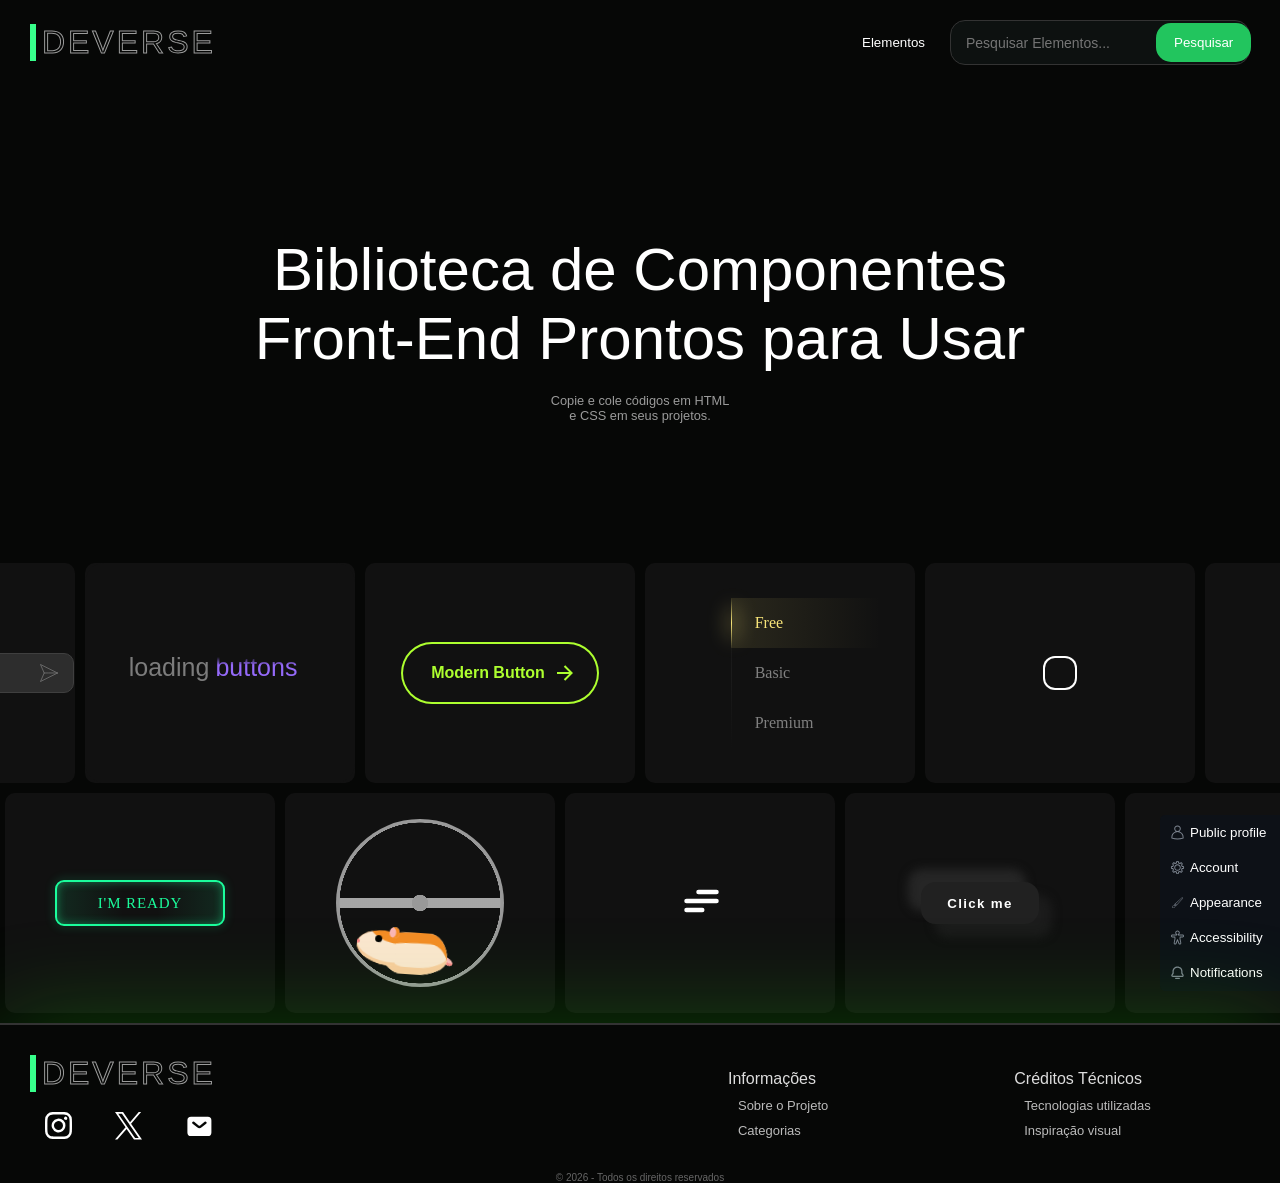
==== index.html @ 702c92a3 "Adicionando pasta assets e arumando caminhos css e js" ====
<!doctype html>
<html lang="pt-br">

<head>
    <meta charset="UTF-8" />
    <meta name="viewport" content="width=device-width, initial-scale=1.0" />
    <link rel="stylesheet" href="./src/assets/css/style.css" />
    <title>Deverse</title>
</head>

<body>
    <div class="page-container"> <!--Contem toda a pagina-->
    <div class="content-wrap">  <!--Contem tudo menos o footer-->
    <header id="cabecalho">
        <!-- LOGO -->
        <div class="logo">
            <button class="botao-logo" data-text="Deverse">
                <span class="texto-botao-real">&nbsp;deverse&nbsp;</span>
                <span aria-hidden="true" class="texto-botao-hover">&nbsp;deverse&nbsp;</span>
            </button>
        </div>
        <div class="nav-filtros">
            <div class="containerfilter">
                <!-- FILTRO -->
                <nav class="navbar">
                    <button id="btnfiltro" class="btn-filtro">Elementos</button>
                </nav>
                <!-- PAINEL OCULTO DO BOTAO DOS FILTROS -->
                <div id="painelfiltro" class="painel-filtro">
                    <div class="painelcoluna1">
                        <button class="filtro ativo" data-filtro="all">All</button>
                        <button class="filtro" data-filtro="buttons">Buttons</button>
                        <button class="filtro" data-filtro="checkboxes">Checkboxes</button>
                        <button class="filtro" data-filtro="cards">Cards</button>
                    </div>
                    <div class="painelcoluna2">
                        <button class="filtro" data-filtro="loaders">Loaders</button>
                        <button class="filtro" data-filtro="forms">Forms</button>
                        <button class="filtro" data-filtro="radio">Radio Buttons</button>
                        <button class="filtro" data-filtro="inputs">Inputs</button>
                    </div>
                </div>
            </div>
            <div class="search-box" id="searchbox">
                <input type="search" placeholder="Pesquisar Elementos..." />
                <button>Pesquisar</button>
            </div>
        </div>
    </header>

    <!-- TEXTO CENTRAL DA PAGINA -->
    <div class="txt-central">
        <p class="txt-maior">
            Biblioteca de Componentes Front-End Prontos para Usar
        </p>
        <p class="txt-menor">
            Copie e cole códigos em HTML e CSS em seus projetos.
        </p>
    </div>

    <!-- CARDS DA TELA INICIAL -->
    <section class="cards">
        <div class="row row-1">

            <article class="card card-1">
                    <div class="messageBox">
                        <div class="fileUploadWrapper">
                            <label for="file">
                                <svg xmlns="http://www.w3.org/2000/svg" fill="none" viewBox="0 0 337 337">
                                    <circle stroke-width="20" stroke="#6c6c6c" fill="none" r="158.5" cy="168.5"
                                        cx="168.5"></circle>
                                    <path stroke-linecap="round" stroke-width="25" stroke="#6c6c6c" d="M167.759 79V259">
                                    </path>
                                    <path stroke-linecap="round" stroke-width="25" stroke="#6c6c6c" d="M79 167.138H259">
                                    </path>
                                </svg>
                                <span class="tooltip">Add an image</span>
                            </label>
                            <input type="file" id="file" name="file" />
                        </div>
                        <input required="" placeholder="Message..." type="text" id="messageInput" />
                        <button id="sendButton">
                            <svg xmlns="http://www.w3.org/2000/svg" fill="none" viewBox="0 0 664 663">
                                <path fill="none"
                                    d="M646.293 331.888L17.7538 17.6187L155.245 331.888M646.293 331.888L17.753 646.157L155.245 331.888M646.293 331.888L318.735 330.228L155.245 331.888">
                                </path>
                                <path stroke-linejoin="round" stroke-linecap="round" stroke-width="33.67"
                                    stroke="#6c6c6c"
                                    d="M646.293 331.888L17.7538 17.6187L155.245 331.888M646.293 331.888L17.753 646.157L155.245 331.888M646.293 331.888L318.735 330.228L155.245 331.888">
                                </path>
                            </svg>
                        </button>
                    </div>
            </article>
            
            <article class="card card-2">
                <div class="card">
                    <div class="loader">
                        <p>loading</p>
                        <div class="words">
                            <span class="word">buttons</span>
                            <span class="word">forms</span>
                            <span class="word">switches</span>
                            <span class="word">cards</span>
                            <span class="word">buttons</span>
                        </div>
                    </div>
                </div>
            </article>
            
            <article class="card card-3">
                <button class="animated-button">
                    <svg viewBox="0 0 24 24" class="arr-2" xmlns="http://www.w3.org/2000/svg">
                        <path
                            d="M16.1716 10.9999L10.8076 5.63589L12.2218 4.22168L20 11.9999L12.2218 19.778L10.8076 18.3638L16.1716 12.9999H4V10.9999H16.1716Z">
                        </path>
                    </svg>
                    <span class="text">Modern Button</span>
                    <span class="circle"></span>
                    <svg viewBox="0 0 24 24" class="arr-1" xmlns="http://www.w3.org/2000/svg">
                        <path
                            d="M16.1716 10.9999L10.8076 5.63589L12.2218 4.22168L20 11.9999L12.2218 19.778L10.8076 18.3638L16.1716 12.9999H4V10.9999H16.1716Z">
                        </path>
                    </svg>
                </button>
            </article>

            <article class="card card-4">
                <div class="radio-container">
                    <input checked="" id="radio-free" name="radio" type="radio" />
                    <label for="radio-free">Free</label>
                    <input id="radio-basic" name="radio" type="radio" />
                    <label for="radio-basic">Basic</label>
                    <input id="radio-premium" name="radio" type="radio" />
                    <label for="radio-premium">Premium</label>
                    <div class="glider-container">
                        <div class="glider"></div>
                    </div>
                </div>
            </article>

            <article class="card card-5">
                <div class="content">
                    <label class="checkBox">
                        <input id="ch1" type="checkbox">
                        <div class="transition"></div>
                    </label>
                </div>
            </article>

            <article class="card card-6">
            </article>

        </div>
        <div class="row row-2">

            <article class="card card-7">
            </article>

            <article class="card card-8">
                <button>I'M READY</button>
            </article>

            <article class="card card-9">
                <div aria-label="Orange and tan hamster running in a metal wheel" role="img" class="wheel-and-hamster">
                    <div class="wheel"></div>
                    <div class="hamster">
                        <div class="hamster__body">
                            <div class="hamster__head">
                                <div class="hamster__ear"></div>
                                <div class="hamster__eye"></div>
                                <div class="hamster__nose"></div>
                            </div>
                            <div class="hamster__limb hamster__limb--fr"></div>
                            <div class="hamster__limb hamster__limb--fl"></div>
                            <div class="hamster__limb hamster__limb--br"></div>
                            <div class="hamster__limb hamster__limb--bl"></div>
                            <div class="hamster__tail"></div>
                        </div>
                    </div>
                    <div class="spoke"></div>
                </div>
            </article>

            <article class="card card-10">
                <label class="hamburger">
                    <input type="checkbox">
                    <svg viewBox="0 0 32 32">
                        <path class="line line-top-bottom"
                            d="M27 10 13 10C10.8 10 9 8.2 9 6 9 3.5 10.8 2 13 2 15.2 2 17 3.8 17 6L17 26C17 28.2 18.8 30 21 30 23.2 30 25 28.2 25 26 25 23.8 23.2 22 21 22L7 22">
                        </path>
                        <path class="line" d="M7 16 27 16"></path>
                    </svg>
                </label>
            </article>

            <article class="card card-11">
                <button>Click me</button>
            </article>

            <article class="card card-12">
                <div class="input">
                    <button class="value">
                        <svg data-name="Layer 2" xmlns="http://www.w3.org/2000/svg" viewBox="0 0 16 16">
                            <path
                                d="m1.5 13v1a.5.5 0 0 0 .3379.4731 18.9718 18.9718 0 0 0 6.1621 1.0269 18.9629 18.9629 0 0 0 6.1621-1.0269.5.5 0 0 0 .3379-.4731v-1a6.5083 6.5083 0 0 0 -4.461-6.1676 3.5 3.5 0 1 0 -4.078 0 6.5083 6.5083 0 0 0 -4.461 6.1676zm4-9a2.5 2.5 0 1 1 2.5 2.5 2.5026 2.5026 0 0 1 -2.5-2.5zm2.5 3.5a5.5066 5.5066 0 0 1 5.5 5.5v.6392a18.08 18.08 0 0 1 -11 0v-.6392a5.5066 5.5066 0 0 1 5.5-5.5z"
                                fill="#7D8590"></path>
                        </svg>
                        Public profile
                    </button>
                    <button class="value">
                        <svg xmlns="http://www.w3.org/2000/svg" viewBox="0 0 32 32" id="Line">
                            <path
                                d="m17.074 30h-2.148c-1.038 0-1.914-.811-1.994-1.846l-.125-1.635c-.687-.208-1.351-.484-1.985-.824l-1.246 1.067c-.788.677-1.98.631-2.715-.104l-1.52-1.52c-.734-.734-.78-1.927-.104-2.715l1.067-1.246c-.34-.635-.616-1.299-.824-1.985l-1.634-.125c-1.035-.079-1.846-.955-1.846-1.993v-2.148c0-1.038.811-1.914 1.846-1.994l1.635-.125c.208-.687.484-1.351.824-1.985l-1.068-1.247c-.676-.788-.631-1.98.104-2.715l1.52-1.52c.734-.734 1.927-.779 2.715-.104l1.246 1.067c.635-.34 1.299-.616 1.985-.824l.125-1.634c.08-1.034.956-1.845 1.994-1.845h2.148c1.038 0 1.914.811 1.994 1.846l.125 1.635c.687.208 1.351.484 1.985.824l1.246-1.067c.787-.676 1.98-.631 2.715.104l1.52 1.52c.734.734.78 1.927.104 2.715l-1.067 1.246c.34.635.616 1.299.824 1.985l1.634.125c1.035.079 1.846.955 1.846 1.993v2.148c0 1.038-.811 1.914-1.846 1.994l-1.635.125c-.208.687-.484 1.351-.824 1.985l1.067 1.246c.677.788.631 1.98-.104 2.715l-1.52 1.52c-.734.734-1.928.78-2.715.104l-1.246-1.067c-.635.34-1.299.616-1.985.824l-.125 1.634c-.079 1.035-.955 1.846-1.993 1.846zm-5.835-6.373c.848.53 1.768.912 2.734 1.135.426.099.739.462.772.898l.18 2.341 2.149-.001.18-2.34c.033-.437.347-.8.772-.898.967-.223 1.887-.604 2.734-1.135.371-.232.849-.197 1.181.089l1.784 1.529 1.52-1.52-1.529-1.784c-.285-.332-.321-.811-.089-1.181.53-.848.912-1.768 1.135-2.734.099-.426.462-.739.898-.772l2.341-.18h-.001v-2.148l-2.34-.18c-.437-.033-.8-.347-.898-.772-.223-.967-.604-1.887-1.135-2.734-.232-.37-.196-.849.089-1.181l1.529-1.784-1.52-1.52-1.784 1.529c-.332.286-.81.321-1.181.089-.848-.53-1.768-.912-2.734-1.135-.426-.099-.739-.462-.772-.898l-.18-2.341-2.148.001-.18 2.34c-.033.437-.347.8-.772.898-.967.223-1.887.604-2.734 1.135-.37.232-.849.197-1.181-.089l-1.785-1.529-1.52 1.52 1.529 1.784c.285.332.321.811.089 1.181-.53.848-.912 1.768-1.135 2.734-.099.426-.462.739-.898.772l-2.341.18.002 2.148 2.34.18c.437.033.8.347.898.772.223.967.604 1.887 1.135 2.734.232.37.196.849-.089 1.181l-1.529 1.784 1.52 1.52 1.784-1.529c.332-.287.813-.32 1.18-.089z"
                                id="XMLID_1646_" fill="#7D8590"></path>
                            <path
                                d="m16 23c-3.859 0-7-3.141-7-7s3.141-7 7-7 7 3.141 7 7-3.141 7-7 7zm0-12c-2.757 0-5 2.243-5 5s2.243 5 5 5 5-2.243 5-5-2.243-5-5-5z"
                                fill="#7D8590" id="XMLID_1645_"></path>
                        </svg>
                        Account
                    </button>
                    <button class="value">
                        <svg xmlns="http://www.w3.org/2000/svg" viewBox="0 0 128 128">
                            <path
                                d="m109.9 20.63a6.232 6.232 0 0 0 -8.588-.22l-57.463 51.843c-.012.011-.02.024-.031.035s-.023.017-.034.027l-4.721 4.722a1.749 1.749 0 0 0 0 2.475l.341.342-3.16 3.16a8 8 0 0 0 -1.424 1.967 11.382 11.382 0 0 0 -12.055 10.609c-.006.036-.011.074-.015.111a5.763 5.763 0 0 1 -4.928 5.41 1.75 1.75 0 0 0 -.844 3.14c4.844 3.619 9.4 4.915 13.338 4.915a17.14 17.14 0 0 0 11.738-4.545l.182-.167a11.354 11.354 0 0 0 3.348-8.081c0-.225-.02-.445-.032-.667a8.041 8.041 0 0 0 1.962-1.421l3.16-3.161.342.342a1.749 1.749 0 0 0 2.475 0l4.722-4.722c.011-.011.018-.025.029-.036s.023-.018.033-.029l51.844-57.46a6.236 6.236 0 0 0 -.219-8.589zm-70.1 81.311-.122.111c-.808.787-7.667 6.974-17.826 1.221a9.166 9.166 0 0 0 4.36-7.036 1.758 1.758 0 0 0 .036-.273 7.892 7.892 0 0 1 9.122-7.414c.017.005.031.014.048.019a1.717 1.717 0 0 0 .379.055 7.918 7.918 0 0 1 4 13.317zm5.239-10.131c-.093.093-.194.176-.293.26a11.459 11.459 0 0 0 -6.289-6.286c.084-.1.167-.2.261-.3l3.161-3.161 6.321 6.326zm7.214-4.057-9.479-9.479 2.247-2.247 9.479 9.479zm55.267-60.879-50.61 56.092-9.348-9.348 56.092-50.61a2.737 2.737 0 0 1 3.866 3.866z"
                                fill="#7D8590"></path>
                        </svg>
                        Appearance
                    </button>
                    <button class="value">
                        <svg xmlns="http://www.w3.org/2000/svg" viewBox="0 0 32 32" id="svg8">
                            <g transform="translate(-33.022 -30.617)" id="layer1">
                                <path
                                    d="m49.021 31.617c-2.673 0-4.861 2.188-4.861 4.861 0 1.606.798 3.081 1.873 3.834h-7.896c-1.7 0-3.098 1.401-3.098 3.1s1.399 3.098 3.098 3.098h4.377l.223 2.641s-1.764 8.565-1.764 8.566c-.438 1.642.55 3.355 2.191 3.795s3.327-.494 3.799-2.191l2.059-5.189 2.059 5.189c.44 1.643 2.157 2.631 3.799 2.191s2.63-2.153 2.191-3.795l-1.764-8.566.223-2.641h4.377c1.699 0 3.098-1.399 3.098-3.098s-1.397-3.1-3.098-3.1h-7.928c1.102-.771 1.904-2.228 1.904-3.834 0-2.672-2.189-4.861-4.862-4.861zm0 2c1.592 0 2.861 1.27 2.861 2.861 0 1.169-.705 2.214-1.789 2.652-.501.203-.75.767-.563 1.273l.463 1.254c.145.393.519.654.938.654h8.975c.626 0 1.098.473 1.098 1.1s-.471 1.098-1.098 1.098h-5.297c-.52 0-.952.398-.996.916l-.311 3.701c-.008.096-.002.191.018.285 0 0 1.813 8.802 1.816 8.82.162.604-.173 1.186-.777 1.348s-1.184-.173-1.346-.777c-.01-.037-3.063-7.76-3.063-7.76-.334-.842-1.525-.842-1.859 0 0 0-3.052 7.723-3.063 7.76-.162.604-.741.939-1.346.777s-.939-.743-.777-1.348c.004-.019 1.816-8.82 1.816-8.82.02-.094.025-.189.018-.285l-.311-3.701c-.044-.518-.477-.916-.996-.916h-5.297c-.627 0-1.098-.471-1.098-1.098s.472-1.1 1.098-1.1h8.975c.419 0 .793-.262.938-.654l.463-1.254c.188-.507-.062-1.07-.563-1.273-1.084-.438-1.789-1.483-1.789-2.652.001-1.591 1.271-2.861 2.862-2.861z"
                                    id="path26276" fill="#7D8590"></path>
                            </g>
                        </svg>
                        Accessibility
                    </button>
                    <button class="value">
                        <svg xmlns="http://www.w3.org/2000/svg" viewBox="0 0 24 25" fill="none">
                            <path fill-rule="evenodd" fill="#7D8590"
                                d="m11.9572 4.31201c-3.35401 0-6.00906 2.59741-6.00906 5.67742v3.29037c0 .1986-.05916.3927-.16992.5576l-1.62529 2.4193-.01077.0157c-.18701.2673-.16653.5113-.07001.6868.10031.1825.31959.3528.67282.3528h14.52603c.2546 0 .5013-.1515.6391-.3968.1315-.2343.1117-.4475-.0118-.6093-.0065-.0085-.0129-.0171-.0191-.0258l-1.7269-2.4194c-.121-.1695-.186-.3726-.186-.5809v-3.29037c0-1.54561-.6851-3.023-1.7072-4.00431-1.1617-1.01594-2.6545-1.67311-4.3019-1.67311zm-8.00906 5.67742c0-4.27483 3.64294-7.67742 8.00906-7.67742 2.2055 0 4.1606.88547 5.6378 2.18455.01.00877.0198.01774.0294.02691 1.408 1.34136 2.3419 3.34131 2.3419 5.46596v2.97007l1.5325 2.1471c.6775.8999.6054 1.9859.1552 2.7877-.4464.795-1.3171 1.4177-2.383 1.4177h-14.52603c-2.16218 0-3.55087-2.302-2.24739-4.1777l1.45056-2.1593zm4.05187 11.32257c0-.5523.44772-1 1-1h5.99999c.5523 0 1 .4477 1 1s-.4477 1-1 1h-5.99999c-.55228 0-1-.4477-1-1z"
                                clip-rule="evenodd"></path>
                        </svg>
                        Notifications
                    </button>
                </div>
            </article>

        </div>
    </section>
    </div>
    <!-- RODAPE DA PAGINA -->
    <footer id="footer">
        <div class="container-footer">
            <div class="logo-contatos">
                <div class="logo">
                    <div class="logo">
                        <button class="botao-logo" data-text="Deverse">
                            <span class="texto-botao-real">&nbsp;deverse&nbsp;</span>
                            <span aria-hidden="true" class="texto-botao-hover">&nbsp;deverse&nbsp;</span>
                        </button>
                    </div>
                </div>
                <div class="contatos">
                    <ul class="example-1">
                        <li class="icon-content">
                            <a href="https://www.Instagram.com/" aria-label="Instagram" data-social="instagram"
                                class="link">
                                <svg version="1.1" viewBox="0 0 100 100" xml:space="preserve">
                                    <path
                                        d="M60 45a15 15 0 1 0 -4.395 10.61A14.4 14.4 0 0 0 60 45.225l-0.004 -0.237zm8.1 0a23.006 23.006 0 1 1 -6.738 -16.347 22.2 22.2 0 0 1 6.742 15.96l-0.004 0.41v-0.02zm6.327 -24.022v0.008a5.4 5.4 0 1 1 -1.582 -3.818 5.177 5.177 0 0 1 1.556 3.705v0.11zm-29.4 -12.9 -4.482 -0.03q-4.072 -0.03 -6.184 0t-5.655 0.176a47.143 47.143 0 0 0 -6.312 0.638l0.273 -0.038a23.571 23.571 0 0 0 -4.362 1.136l0.16 -0.052a15.446 15.446 0 0 0 -8.52 8.452l-0.038 0.102a22.543 22.543 0 0 0 -1.065 4.062l-0.02 0.138a45 45 0 0 0 -0.597 5.96l-0.004 0.08q-0.147 3.548 -0.176 5.655t0 6.184 0.03 4.482 -0.03 4.482 0 6.184 0.176 5.655c0.075 2.193 0.292 4.275 0.638 6.312l-0.038 -0.273a23.571 23.571 0 0 0 1.136 4.362l-0.052 -0.16a15.446 15.446 0 0 0 8.452 8.52l0.102 0.038c1.192 0.446 2.606 0.82 4.062 1.065l0.138 0.02c1.758 0.308 3.84 0.525 5.955 0.597l0.08 0.004q3.548 0.147 5.655 0.176t6.184 0l4.455 -0.09 4.482 0.03q4.072 0.03 6.184 0t5.655 -0.176a47.143 47.143 0 0 0 6.312 -0.638l-0.273 0.038a23.571 23.571 0 0 0 4.362 -1.136l-0.16 0.052a15.446 15.446 0 0 0 8.52 -8.452l0.038 -0.102c0.446 -1.192 0.82 -2.606 1.065 -4.062l0.02 -0.138c0.308 -1.758 0.525 -3.84 0.597 -5.955l0.004 -0.08q0.147 -3.548 0.176 -5.655t0 -6.184 -0.03 -4.482 0.03 -4.482 0 -6.184 -0.176 -5.655a47.143 47.143 0 0 0 -0.638 -6.312l0.038 0.273a23.743 23.743 0 0 0 -1.136 -4.362l0.052 0.16a15.446 15.446 0 0 0 -8.452 -8.52l-0.102 -0.038a22.543 22.543 0 0 0 -4.062 -1.065l-0.138 -0.02a45 45 0 0 0 -5.955 -0.597l-0.08 -0.004q-3.548 -0.147 -5.655 -0.176t-6.184 0zM90 45q0 13.418 -0.3 18.574a24.9 24.9 0 0 1 -26.194 26.13l0.06 0.004q-5.157 0.3 -18.574 0.3t-18.574 -0.3A24.9 24.9 0 0 1 0.286 63.514l-0.004 0.06q-0.3 -5.157 -0.3 -18.574t0.3 -18.574A24.9 24.9 0 0 1 26.478 0.297l-0.058 -0.005q5.157 -0.3 18.574 -0.3t18.574 0.3a24.9 24.9 0 0 1 26.13 26.194l0.004 -0.06Q90 31.578 90 45"
                                        fill="currentColor"></path>
                                </svg>
                            </a>
                        </li>
                        <li class="icon-content">
                            <a href="https://Twitter.com/" aria-label="Twitter" data-social="twitter" class="link">
                                <svg version="1.1" viewBox="0 0 100 100">
                                    <path
                                        d="M53.564 38.947 87.066 0h-7.941L50.033 33.816 26.801 0H0l35.136 51.137L0 91.977h7.941l30.722 -35.712 24.54 35.712H90L53.561 38.947zM42.686 51.588l-3.56 -5.093L10.8 5.977h12.194l22.86 32.699 3.56 5.093 29.714 42.503H66.935L42.686 51.591z"
                                        fill="currentColor"></path>
                                </svg>
                            </a>
                        </li>
                        <li class="icon-content">
                            <a href="https://mail.org/" aria-label="Mail" data-social="mail" class="link">
                                <svg version="1.1" viewBox="0 0 100 100">
                                    <path
                                        d="M20 80A12 12 0 0 1 8 68v-40A12 12 0 0 1 20 16h56A12 12 0 0 1 88 28v40A12 12 0 0 1 76 80zm10.5 -47.12a4 4 0 1 0 -5.001 6.24l15.001 12.004a12 12 0 0 0 15.001 0l15.001 -12a4 4 0 1 0 -5.001 -6.247l-15.001 12a4 4 0 0 1 -5.001 0z"
                                        fill="currentColor"></path>
                                </svg>
                            </a>
                        </li>
                    </ul>
                </div>
            </div>
            <div class="info-creditos">
                <div class="informacoes">
                    <p class="title-link">Informações</p>
                    <a href="./src/pages/sobreProjeto.html" class="footer-link">
                        <p>Sobre o Projeto</p>
                    </a>
                    <a href="" class="footer-link">
                        <p>Categorias</p>
                    </a>
                </div>
                <div class="creditos-tecnicos">
                    <p class="title-link">Créditos Técnicos</p>
                    <a href="" class="footer-link">
                        <p>Tecnologias utilizadas</p>
                    </a>
                    <a href="" class="footer-link">
                        <p>Inspiração visual</p>
                    </a>
                </div>
            </div>
        </div>
        <p class="copyright">&copy; 2026 - Todos os direitos reservados</p>
    </footer>
    </div>
    <script src="./src/assets/js/script.js"></script>
</body>

</html>
---- src/assets/css/style.css ----
* {
    margin: 0;
    padding: 0;
    box-sizing: border-box;
}
:root {
    --bg : #060706;
    --hover : #333;
    --bg-card : #111;
}

body {
    background-color: var(--bg);
    overflow-x: hidden;
}
/* -------------------- HEADER -------------------- */
#cabecalho {
    padding: 20px 30px;
    display: flex;
    justify-content: space-between;
    align-items: center;
}

/* -------------------- LOGO ANIMADA -------------------- */
.botao-logo {
    background: transparent;
    border: none;
    --text-stroke-color: rgba(255, 255, 255, 0.6);
    --animation-color: #37FF8B;
    font-size: 2em;
    text-transform: uppercase;
    color: transparent;
    -webkit-text-stroke: 1px var(--text-stroke-color);
    position: relative;
    letter-spacing: 3px;
}

.texto-botao-hover {
    position: absolute;
    color: var(--animation-color);
    width: 0%;
    inset: 0;
    border-right: 6px solid var(--animation-color);
    overflow: hidden;
    transition: 0.5s;
    -webkit-text-stroke: 1px var(--animation-color);
}

.botao-logo:hover .texto-botao-hover {
    width: 100%;
    filter: drop-shadow(0 0 23px var(--animation-color));
}

/* -------------------- BOTAO FILTRO -------------------- */
.btn-filtro{
    background: transparent;
    border: none;
    color: #fff;
    cursor: pointer;
    padding: 10px;
    border-radius: 7px;
    transition: 0.1s ease-in-out;
    margin-right: 15px;
}

.btn-filtro:hover{
    background: var(--hover);
}
/* -------------------- PAINEL COM OS FILTROS -------------------- */
.painel-filtro{
    position: fixed;
    display: flex;
    justify-content: space-between;
    align-items: center;
    top: 60px;
    right: 125px;
    padding: 5px;
    border-radius: 10px;
    border: solid #333 3px;
    background: #0c0c0c;
    pointer-events: none; /* NAO DEIXA SER CLICADO QUANDO DESATIVADO */
    opacity: 0; /* DEIXA O PAINEL DESATIVADO */
    transform: translateY(-10px);
    transition: all 0.1s ease-in-out;
}

.painel-filtro.active {
  opacity: 1; /* ATIVA O PAINEL */
  transform: translateY(0);
  pointer-events: auto;
}

.painelcoluna1,
.painelcoluna2 {
    display: flex;
    flex-direction: column;
    justify-content: center;
    align-items: center;
}

.filtro {
    margin: 3px;
    padding: 12px 30px 12px 30px;
    background: transparent;
    width: 100%;
    color: #fff;
    border-radius: 4px;
    border: none;
}

.filtro:hover {
    background: var(--hover);
}

.nav-filtros{
    display: flex;
    align-items: center;
}

/* -------------------- CAIXA DE TEXTO PARA FILTRO -------------------- */
.search-box {
    display: flex;
    align-items: center;
    justify-content: space-between;
    background: #0d1110;
    width: 300px;
    height: 45px;
    border-radius: 15px;
    border: solid #333 1px;
}

.search-box input {
    border: none;
    outline: none;
    background: transparent;
    padding: 15px;
    font-size: 14px;
    color: #fff;
}

.search-box button {
    background: #22c55e;
    border: none;
    color: #fff;
    padding: 12px 18px;
    border-radius: 15px;
    cursor: pointer;
    transition: 0.3s;
    margin-right: 2px;
}

.search-box button:hover {
    background-color: #16a34a;
}

/* -------------------- BOTAO DE VOLTAR -------------------- */
.btn-voltar {
    padding: 8px 16px;
    border-radius: 4px;
    text-decoration: none;
    color: #fff;
    transition: 0.1s ease-in-out;
}

.btn-voltar:hover {
    background-color: #333;
}

.btn-voltar p {
    font-family: Arial, Helvetica, sans-serif;
    font-size: small;
}

/* -------------------- TEXTO CENTRAL DA PAGINA -------------------- */
.txt-central {
    display: flex;
    flex-direction: column;
    justify-content: center;
    align-items: center;
    margin: 150px 0 140px 0;
}

.txt-maior {
    text-align: center;
    font-size: 60px;
    width: 820px;
    color: #fff;
    font-family: Arial, Helvetica, sans-serif;
    margin-bottom: 20px;
}

.txt-menor {
    text-align: center;
    font-size: 0.8rem;
    color: #9b9b9b;
    width: 180px;
    font-family: Arial, Helvetica, sans-serif;
}

/* -------------------- CARDS -------------------- */
.cards {
    width: 100%;
    overflow: hidden;
    display: flex;
    flex-direction: column;
    align-items: center;
}

.row {
    display: flex;
    gap: 10px;
    margin-bottom: 10px;
    width: max-content;
}

.card {
    width: 270px;
    background: var(--bg-card);
    height: 220px;
    border-radius: 10px;
    flex-shrink: 0;
    padding: 20px;
    display: flex;
    align-items: center;
    justify-content: center;
}

.row-2 {
    transform: translateX(-80px);
}

/* ------------------- CARD 1 -------------------- */
.card-1 .messageBox {
  width: fit-content;
  height: 40px;
  display: flex;
  align-items: center;
  justify-content: center;
  background-color: #2d2d2d;
  padding: 0 15px;
  border-radius: 10px;
  border: 1px solid rgb(63, 63, 63);
}

.card-1 .messageBox:focus-within {
  border: 1px solid rgb(110, 110, 110);
}

.card-1 .fileUploadWrapper {
  width: fit-content;
  height: 100%;
  display: flex;
  align-items: center;
  justify-content: center;
  font-family: Arial, Helvetica, sans-serif;
}

.card-1 #file {
  display: none;
}

.card-1 .fileUploadWrapper label {
  cursor: pointer;
  width: fit-content;
  height: fit-content;
  display: flex;
  align-items: center;
  justify-content: center;
  position: relative;
}

.card-1 .fileUploadWrapper label svg {
  height: 18px;
}

.card-1 .fileUploadWrapper label svg path {
  transition: all 0.3s;
}

.card-1 .fileUploadWrapper label svg circle {
  transition: all 0.3s;
}

.card-1 .fileUploadWrapper label:hover svg path {
  stroke: #fff;
}

.card-1 .fileUploadWrapper label:hover svg circle {
  stroke: #fff;
  fill: #3c3c3c;
}

.card-1 .fileUploadWrapper label:hover .tooltip {
  display: block;
  opacity: 1;
}

.card-1 .tooltip {
  position: absolute;
  top: -40px;
  display: none;
  opacity: 0;
  color: white;
  font-size: 10px;
  text-wrap: nowrap;
  background-color: #000;
  padding: 6px 10px;
  border: 1px solid #3c3c3c;
  border-radius: 5px;
  box-shadow: 0px 5px 10px rgba(0, 0, 0, 0.596);
  transition: all 0.3s;
}

.card-1 #messageInput {
  width: 200px;
  height: 100%;
  background-color: transparent;
  outline: none;
  border: none;
  padding-left: 10px;
  color: white;
}

.card-1 #messageInput:focus~#sendButton svg path,
.card-1 #messageInput:valid~#sendButton svg path {
  fill: #3c3c3c;
  stroke: white;
}

.card-1 #sendButton {
  width: fit-content;
  height: 100%;
  background-color: transparent;
  outline: none;
  border: none;
  display: flex;
  align-items: center;
  justify-content: center;
  cursor: pointer;
  transition: all 0.3s;
}

.card-1 #sendButton svg {
  height: 18px;
  transition: all 0.3s;
}

.card-1 #sendButton svg path {
  transition: all 0.3s;
}

.card-1 #sendButton:hover svg path {
  fill: #3c3c3c;
  stroke: white;
}

/* -------------------- CARD 2 -------------------- */
.card-2 .card {
  /* color used to softly clip top and bottom of the .words container */
  --bg-color: #111;
  background-color: var(--bg-color);
  padding: 1rem 2rem;
  border-radius: 1.25rem;
}
.card-2 .loader {
  color: rgb(124, 124, 124);
  font-family: "Poppins", sans-serif;
  font-weight: 500;
  font-size: 25px;
  -webkit-box-sizing: content-box;
  box-sizing: content-box;
  height: 40px;
  padding: 10px 10px;
  display: -webkit-box;
  display: -ms-flexbox;
  display: flex;
  border-radius: 8px;
}

.card-2 .words {
  overflow: hidden;
  position: relative;
}
.card-2 .words::after {
  content: "";
  position: absolute;
  inset: 0;
  background: linear-gradient(
    var(--bg-color) 10%,
    transparent 30%,
    transparent 70%,
    var(--bg-color) 90%
  );
  z-index: 20;
}

.card-2 .word {
  display: block;
  height: 100%;
  padding-left: 6px;
  color: #956afa;
  animation: spin_4991 4s infinite;
}

@keyframes spin_4991 {
  10% {
    -webkit-transform: translateY(-102%);
    transform: translateY(-102%);
  }

  25% {
    -webkit-transform: translateY(-100%);
    transform: translateY(-100%);
  }

  35% {
    -webkit-transform: translateY(-202%);
    transform: translateY(-202%);
  }

  50% {
    -webkit-transform: translateY(-200%);
    transform: translateY(-200%);
  }

  60% {
    -webkit-transform: translateY(-302%);
    transform: translateY(-302%);
  }

  75% {
    -webkit-transform: translateY(-300%);
    transform: translateY(-300%);
  }

  85% {
    -webkit-transform: translateY(-402%);
    transform: translateY(-402%);
  }

  100% {
    -webkit-transform: translateY(-400%);
    transform: translateY(-400%);
  }
}

/* -------------------- CARD 3 -------------------- */
.card-3 .animated-button {
  position: relative;
  display: flex;
  align-items: center;
  gap: 4px;
  padding: 16px 36px;
  border: 4px solid;
  border-color: transparent;
  font-size: 16px;
  background-color: inherit;
  border-radius: 100px;
  font-weight: 600;
  color: greenyellow;
  box-shadow: 0 0 0 2px greenyellow;
  cursor: pointer;
  overflow: hidden;
  transition: all 0.6s cubic-bezier(0.23, 1, 0.32, 1);
}

.card-3 .animated-button svg {
  position: absolute;
  width: 24px;
  fill: greenyellow;
  z-index: 9;
  transition: all 0.8s cubic-bezier(0.23, 1, 0.32, 1);
}

.card-3 .animated-button .arr-1 {
  right: 16px;
}

.card-3 .animated-button .arr-2 {
  left: -25%;
}

.card-3 .animated-button .circle {
  position: absolute;
  top: 50%;
  left: 50%;
  transform: translate(-50%, -50%);
  width: 20px;
  height: 20px;
  background-color: greenyellow;
  border-radius: 50%;
  opacity: 0;
  transition: all 0.8s cubic-bezier(0.23, 1, 0.32, 1);
}

.card-3 .animated-button .text {
  position: relative;
  z-index: 1;
  transform: translateX(-12px);
  transition: all 0.8s cubic-bezier(0.23, 1, 0.32, 1);
}

.card-3 .animated-button:hover {
  box-shadow: 0 0 0 12px transparent;
  color: #212121;
  border-radius: 12px;
}

.card-3 .animated-button:hover .arr-1 {
  right: -25%;
}

.card-3 .animated-button:hover .arr-2 {
  left: 16px;
}

.card-3 .animated-button:hover .text {
  transform: translateX(12px);
}

.card-3 .animated-button:hover svg {
  fill: #212121;
}

.card-3 .animated-button:active {
  scale: 0.95;
  box-shadow: 0 0 0 4px greenyellow;
}

.card-3 .animated-button:hover .circle {
  width: 220px;
  height: 220px;
  opacity: 1;
}

/* -------------------- CARD 4 -------------------- */
.card-4 .radio-container {
  --main-color: #f7e479;
  --main-color-opacity: #f7e4791c;

  /* change this according inputs count */
  --total-radio: 3;

  display: flex;
  flex-direction: column;
  position: relative;
  padding-left: 0.5rem;
}
.card-4 .radio-container input {
  cursor: pointer;
  appearance: none;
}
.card-4 .radio-container .glider-container {
  position: absolute;
  left: 0;
  top: 0;
  bottom: 0;
  background: linear-gradient(
    0deg,
    rgba(0, 0, 0, 0) 0%,
    rgba(27, 27, 27, 1) 50%,
    rgba(0, 0, 0, 0) 100%
  );
  width: 1px;
}
.card-4 .radio-container .glider-container .glider {
  position: relative;
  height: calc(100% / var(--total-radio));
  width: 100%;
  background: linear-gradient(
    0deg,
    rgba(0, 0, 0, 0) 0%,
    var(--main-color) 50%,
    rgba(0, 0, 0, 0) 100%
  );
  transition: transform 0.5s cubic-bezier(0.37, 1.95, 0.66, 0.56);
}
.card-4 .radio-container .glider-container .glider::before {
  content: "";
  position: absolute;
  height: 60%;
  width: 300%;
  top: 50%;
  transform: translateY(-50%);
  background: var(--main-color);
  filter: blur(10px);
}
.card-4 .radio-container .glider-container .glider::after {
  content: "";
  position: absolute;
  left: 0;
  height: 100%;
  width: 150px;
  background: linear-gradient(
    90deg,
    var(--main-color-opacity) 0%,
    rgba(0, 0, 0, 0) 100%
  );
}
.card-4 .radio-container label {
  cursor: pointer;
  padding: 1rem;
  position: relative;
  color: grey;
  transition: all 0.3s ease-in-out;
}

.card-4 .radio-container input:checked + label {
  color: var(--main-color);
}

.card-4 .radio-container input:nth-of-type(1):checked ~ .glider-container .glider {
  transform: translateY(0);
}

.card-4 .radio-container input:nth-of-type(2):checked ~ .glider-container .glider {
  transform: translateY(100%);
}

.card-4 .radio-container input:nth-of-type(3):checked ~ .glider-container .glider {
  transform: translateY(200%);
}

.card-4 .radio-container input:nth-of-type(4):checked ~ .glider-container .glider {
  transform: translateY(300%);
}

.card-4 .radio-container input:nth-of-type(5):checked ~ .glider-container .glider {
  transform: translateY(400%);
}

.card-4 .radio-container input:nth-of-type(6):checked ~ .glider-container .glider {
  transform: translateY(500%);
}

.card-4 .radio-container input:nth-of-type(7):checked ~ .glider-container .glider {
  transform: translateY(600%);
}

.card-4 .radio-container input:nth-of-type(8):checked ~ .glider-container .glider {
  transform: translateY(700%);
}

.card-4 .radio-container input:nth-of-type(9):checked ~ .glider-container .glider {
  transform: translateY(800%);
}

.card-4 .radio-container input:nth-of-type(10):checked ~ .glider-container .glider {
  transform: translateY(900%);
}


/* -------------------- CARD 5 -------------------- */
.card-5 .clear {
  clear: both;
}

.card-5 .checkBox {
  display: block;
  cursor: pointer;
  width: 30px;
  height: 30px;
  border: 3px solid rgba(255, 255, 255, 0);
  border-radius: 10px;
  position: relative;
  overflow: hidden;
  box-shadow: 0px 0px 0px 2px #fff;
}

.card-5 .checkBox div {
  width: 60px;
  height: 60px;
  background-color: #fff;
  top: -52px;
  left: -52px;
  position: absolute;
  transform: rotateZ(45deg);
  z-index: 100;
}

.card-5 .checkBox input[type=checkbox]:checked + div {
  left: -10px;
  top: -10px;
}

.card-5 .checkBox input[type=checkbox] {
  position: absolute;
  left: 50px;
  visibility: hidden;
}

.card-5 .transition {
  transition: 300ms ease;
}

/* -------------------- CARD 8 -------------------- */
.card-8 button {
  --green: #1BFD9C;
  font-size: 15px;
  padding: 0.7em 2.7em;
  letter-spacing: 0.06em;
  position: relative;
  font-family: inherit;
  border-radius: 0.6em;
  overflow: hidden;
  transition: all 0.3s;
  line-height: 1.4em;
  border: 2px solid var(--green);
  background: linear-gradient(to right, rgba(27, 253, 156, 0.1) 1%, transparent 40%,transparent 60% , rgba(27, 253, 156, 0.1) 100%);
  color: var(--green);
  box-shadow: inset 0 0 10px rgba(27, 253, 156, 0.4), 0 0 9px 3px rgba(27, 253, 156, 0.1);
}

.card-8 button:hover {
  color: #82ffc9;
  box-shadow: inset 0 0 10px rgba(27, 253, 156, 0.6), 0 0 9px 3px rgba(27, 253, 156, 0.2);
}

.card-8 button:before {
  content: "";
  position: absolute;
  left: -4em;
  width: 4em;
  height: 100%;
  top: 0;
  transition: transform .4s ease-in-out;
  background: linear-gradient(to right, transparent 1%, rgba(27, 253, 156, 0.1) 40%,rgba(27, 253, 156, 0.1) 60% , transparent 100%);
}

.card-8 button:hover:before {
  transform: translateX(15em);
}

/* -------------------- CARD 9 -------------------- */
.card-9 .wheel-and-hamster {
  --dur: 1s;
  position: relative;
  width: 12em;
  height: 12em;
  font-size: 14px;
}

.card-9 .wheel,
.card-9 .hamster,
.card-9 .hamster div,
.card-9 .spoke {
  position: absolute;
}

.card-9 .wheel,
.card-9 .spoke {
  border-radius: 50%;
  top: 0;
  left: 0;
  width: 100%;
  height: 100%;
}

.card-9 .wheel {
  background: radial-gradient(100% 100% at center,hsla(0,0%,60%,0) 47.8%,hsl(0,0%,60%) 48%);
  z-index: 2;
}

.card-9 .hamster {
  animation: hamster var(--dur) ease-in-out infinite;
  top: 50%;
  left: calc(50% - 3.5em);
  width: 7em;
  height: 3.75em;
  transform: rotate(4deg) translate(-0.8em,1.85em);
  transform-origin: 50% 0;
  z-index: 1;
}

.card-9 .hamster__head {
  animation: hamsterHead var(--dur) ease-in-out infinite;
  background: hsl(30,90%,55%);
  border-radius: 70% 30% 0 100% / 40% 25% 25% 60%;
  box-shadow: 0 -0.25em 0 hsl(30,90%,80%) inset,
		0.75em -1.55em 0 hsl(30,90%,90%) inset;
  top: 0;
  left: -2em;
  width: 2.75em;
  height: 2.5em;
  transform-origin: 100% 50%;
}

.card-9 .hamster__ear {
  animation: hamsterEar var(--dur) ease-in-out infinite;
  background: hsl(0,90%,85%);
  border-radius: 50%;
  box-shadow: -0.25em 0 hsl(30,90%,55%) inset;
  top: -0.25em;
  right: -0.25em;
  width: 0.75em;
  height: 0.75em;
  transform-origin: 50% 75%;
}

.card-9 .hamster__eye {
  animation: hamsterEye var(--dur) linear infinite;
  background-color: hsl(0,0%,0%);
  border-radius: 50%;
  top: 0.375em;
  left: 1.25em;
  width: 0.5em;
  height: 0.5em;
}

.card-9 .hamster__nose {
  background: hsl(0,90%,75%);
  border-radius: 35% 65% 85% 15% / 70% 50% 50% 30%;
  top: 0.75em;
  left: 0;
  width: 0.2em;
  height: 0.25em;
}

.card-9 .hamster__body {
  animation: hamsterBody var(--dur) ease-in-out infinite;
  background: hsl(30,90%,90%);
  border-radius: 50% 30% 50% 30% / 15% 60% 40% 40%;
  box-shadow: 0.1em 0.75em 0 hsl(30,90%,55%) inset,
		0.15em -0.5em 0 hsl(30,90%,80%) inset;
  top: 0.25em;
  left: 2em;
  width: 4.5em;
  height: 3em;
  transform-origin: 17% 50%;
  transform-style: preserve-3d;
}

.card-9 .hamster__limb--fr,
.card-9 .hamster__limb--fl {
  clip-path: polygon(0 0,100% 0,70% 80%,60% 100%,0% 100%,40% 80%);
  top: 2em;
  left: 0.5em;
  width: 1em;
  height: 1.5em;
  transform-origin: 50% 0;
}

.card-9 .hamster__limb--fr {
  animation: hamsterFRLimb var(--dur) linear infinite;
  background: linear-gradient(hsl(30,90%,80%) 80%,hsl(0,90%,75%) 80%);
  transform: rotate(15deg) translateZ(-1px);
}

.hamster__limb--fl {
  animation: hamsterFLLimb var(--dur) linear infinite;
  background: linear-gradient(hsl(30,90%,90%) 80%,hsl(0,90%,85%) 80%);
  transform: rotate(15deg);
}

.card-9 .hamster__limb--br,
.hamster__limb--bl {
  border-radius: 0.75em 0.75em 0 0;
  clip-path: polygon(0 0,100% 0,100% 30%,70% 90%,70% 100%,30% 100%,40% 90%,0% 30%);
  top: 1em;
  left: 2.8em;
  width: 1.5em;
  height: 2.5em;
  transform-origin: 50% 30%;
}

.card-9 .hamster__limb--br {
  animation: hamsterBRLimb var(--dur) linear infinite;
  background: linear-gradient(hsl(30,90%,80%) 90%,hsl(0,90%,75%) 90%);
  transform: rotate(-25deg) translateZ(-1px);
}

.card-9 .hamster__limb--bl {
  animation: hamsterBLLimb var(--dur) linear infinite;
  background: linear-gradient(hsl(30,90%,90%) 90%,hsl(0,90%,85%) 90%);
  transform: rotate(-25deg);
}

.card-9 .hamster__tail {
  animation: hamsterTail var(--dur) linear infinite;
  background: hsl(0,90%,85%);
  border-radius: 0.25em 50% 50% 0.25em;
  box-shadow: 0 -0.2em 0 hsl(0,90%,75%) inset;
  top: 1.5em;
  right: -0.5em;
  width: 1em;
  height: 0.5em;
  transform: rotate(30deg) translateZ(-1px);
  transform-origin: 0.25em 0.25em;
}

.card-9 .spoke {
  animation: spoke var(--dur) linear infinite;
  background: radial-gradient(100% 100% at center,hsl(0,0%,60%) 4.8%,hsla(0,0%,60%,0) 5%),
		linear-gradient(hsla(0,0%,55%,0) 46.9%,hsl(0,0%,65%) 47% 52.9%,hsla(0,0%,65%,0) 53%) 50% 50% / 99% 99% no-repeat;
}

/* -------------------- CARD 10 -------------------- */
.card-10 .hamburger {
  cursor: pointer;
}

.card-10 .hamburger input {
  display: none;
}

.card-10 .hamburger svg {
  /* The size of the SVG defines the overall size */
  height: 3em;
  /* Define the transition for transforming the SVG */
  transition: transform 600ms cubic-bezier(0.4, 0, 0.2, 1);
}

.card-10 .line {
  fill: none;
  stroke: white;
  stroke-linecap: round;
  stroke-linejoin: round;
  stroke-width: 3;
  /* Define the transition for transforming the Stroke */
  transition: stroke-dasharray 600ms cubic-bezier(0.4, 0, 0.2, 1),
              stroke-dashoffset 600ms cubic-bezier(0.4, 0, 0.2, 1);
}

.card-10 .line-top-bottom {
  stroke-dasharray: 12 63;
}

.card-10 .hamburger input:checked + svg {
  transform: rotate(-45deg);
}

.card-10 .hamburger input:checked + svg .line-top-bottom {
  stroke-dasharray: 20 300;
  stroke-dashoffset: -32.42;
}

/* -------------------- CARD 11 -------------------- */
.card-11 button {
  --hover-shadows: 16px 16px 33px #121212, -16px -16px 33px #303030;
  --accent: fuchsia;
  font-weight: bold;
  letter-spacing: 0.1em;
  border: none;
  border-radius: 1.1em;
  background-color: #212121;
  cursor: pointer;
  color: white;
  padding: 1em 2em;
  transition: box-shadow ease-in-out 0.3s, background-color ease-in-out 0.1s,
    letter-spacing ease-in-out 0.1s, transform ease-in-out 0.1s;
  box-shadow: 13px 13px 10px #1c1c1c, -13px -13px 10px #262626;
}

.card-11 button:hover {
  box-shadow: var(--hover-shadows);
}

.card-11 button:active {
  box-shadow: var(--hover-shadows), var(--accent) 0px 0px 30px 5px;
  background-color: var(--accent);
  transform: scale(0.95);
}

/* -------------------- CARD 12 -------------------- */
.input {
  display: flex;
  flex-direction: column;
  width: 200px;
  background-color: #0D1117;
  justify-content: center;
  border-radius: 5px
}

.value {
  background-color: transparent;
  border: none;
  padding: 10px;
  color: white;
  display: flex;
  position: relative;
  gap: 5px;
  cursor: pointer;
  border-radius: 4px;
}

.value:not(:active):hover,
.value:focus {
  background-color: #21262C;
}

.value:focus,
.value:active {
  background-color: #1A1F24;
  outline: none;
}

.value::before {
  content: "";
  position: absolute;
  top: 5px;
  left: -10px;
  width: 5px;
  height: 80%;
  background-color: #2F81F7;
  border-radius: 5px;
  opacity: 0;
}

.value:focus::before,
.value:active::before {
  opacity: 1;
}

.value svg {
  width: 15px
}

@keyframes hamster {
  from, to {
    transform: rotate(4deg) translate(-0.8em,1.85em);
  }

  50% {
    transform: rotate(0) translate(-0.8em,1.85em);
  }
}

@keyframes hamsterHead {
  from, 25%, 50%, 75%, to {
    transform: rotate(0);
  }

  12.5%, 37.5%, 62.5%, 87.5% {
    transform: rotate(8deg);
  }
}

@keyframes hamsterEye {
  from, 90%, to {
    transform: scaleY(1);
  }

  95% {
    transform: scaleY(0);
  }
}

@keyframes hamsterEar {
  from, 25%, 50%, 75%, to {
    transform: rotate(0);
  }

  12.5%, 37.5%, 62.5%, 87.5% {
    transform: rotate(12deg);
  }
}

@keyframes hamsterBody {
  from, 25%, 50%, 75%, to {
    transform: rotate(0);
  }

  12.5%, 37.5%, 62.5%, 87.5% {
    transform: rotate(-2deg);
  }
}

@keyframes hamsterFRLimb {
  from, 25%, 50%, 75%, to {
    transform: rotate(50deg) translateZ(-1px);
  }

  12.5%, 37.5%, 62.5%, 87.5% {
    transform: rotate(-30deg) translateZ(-1px);
  }
}

@keyframes hamsterFLLimb {
  from, 25%, 50%, 75%, to {
    transform: rotate(-30deg);
  }

  12.5%, 37.5%, 62.5%, 87.5% {
    transform: rotate(50deg);
  }
}

@keyframes hamsterBRLimb {
  from, 25%, 50%, 75%, to {
    transform: rotate(-60deg) translateZ(-1px);
  }

  12.5%, 37.5%, 62.5%, 87.5% {
    transform: rotate(20deg) translateZ(-1px);
  }
}

@keyframes hamsterBLLimb {
  from, 25%, 50%, 75%, to {
    transform: rotate(20deg);
  }

  12.5%, 37.5%, 62.5%, 87.5% {
    transform: rotate(-60deg);
  }
}

@keyframes hamsterTail {
  from, 25%, 50%, 75%, to {
    transform: rotate(30deg) translateZ(-1px);
  }

  12.5%, 37.5%, 62.5%, 87.5% {
    transform: rotate(10deg) translateZ(-1px);
  }
}

@keyframes spoke {
  from {
    transform: rotate(0);
  }

  to {
    transform: rotate(-1turn);
  }
}

ul {
    list-style: none;
}


/* -------------------- FOOTER -------------------- */
.example-1 {
    display: flex;
    justify-content: center;
    align-items: center;
    font-weight: bolder;
    /* Made bolder */
    background-color: transparent;
    border-radius: 30px;
    padding: 20px;
    height: 70px;
    width: 200px;
}

.example-1 .icon-content {
    margin: 0 10px;
    position: relative;
    font-weight: bolder;
}

.example-1 .icon-content .link {
    display: flex;
    justify-content: center;
    align-items: center;
    width: 50px;
    height: 50px;
    border-radius: 50%;
    color: #fff;
    /* White icons */
    background-color: transparent;
    /* Black background */
    transition: all 0.3s ease-in-out;
    font-weight: bolder;
    /* Made bolder */
}

.example-1 .icon-content .link:hover {
    box-shadow: 3px 2px 45px 0px rgb(0 0 0 / 12%);
}

.example-1 .icon-content .link svg {
    width: 30px;
    height: 30px;
    fill: #fff;
    /* White icons */
}

.example-1 .icon-content .link[data-social="instagram"]:hover {
    color: #ff009d;
}

.example-1 .icon-content .link[data-social="twitter"]:hover {
    color: #686868;
}

.example-1 .icon-content .link[data-social="mail"]:hover {
    color: #23b100;
}

#footer {
    display: flex;
    flex-direction: column;
    align-items: center;
    margin-top: 100px;
    padding: 30px;
    border-top: solid #333 2px;
    box-shadow: 0 0 100px rgba(41, 240, 15, 0.25);
}


.container-footer {
    display: flex;
    justify-content: space-between;
    align-items: center;
    width: 100%;
    height: 150px;

}

.info-creditos {
    display: flex;
    width: 50%;
    justify-content: space-around;
}

.logo-contatos {
    display: flex;
    flex-direction: column;
    justify-content: space-around;
    height: 100%;
}

.title-link {
    font-family: Arial, Helvetica, sans-serif;
    color: #ddd;
    transform: translateX(-10px);
    margin-bottom: 10px;
}

.footer-link {
    font-size: small;
    font-family: Arial, Helvetica, sans-serif;
    text-decoration: none;
    color: #bbb;
}

.footer-link p {
    margin-bottom: 10px;
}

.footer-link:hover {
    color: #67a57e;
}

.copyright {
    font-family: Arial, Helvetica, sans-serif;
    color: #666;
    font-size: x-small;
    margin-top: 10px;
}
/*Para uso nos textos normais*/
.txt-padrao {
   color: #fff;
    font-family: Arial, Helvetica, sans-serif;
    padding: 30px;
    margin: 30px;
    p:first-letter {
    margin-left: 3em;
}
}


/* Para o footer ficar no final da página sempre e não dentro dos conteudos*/
#footer{
  position: absolute;
  bottom: 0;
  width: 100%;
  height: 10rem;            /* altura do rodapé */
}

.content-wrap{
  padding-bottom: 10rem;    /* altura do rodapé */
}

.page-container {
  position: relative;
  min-height: 100vh;
}
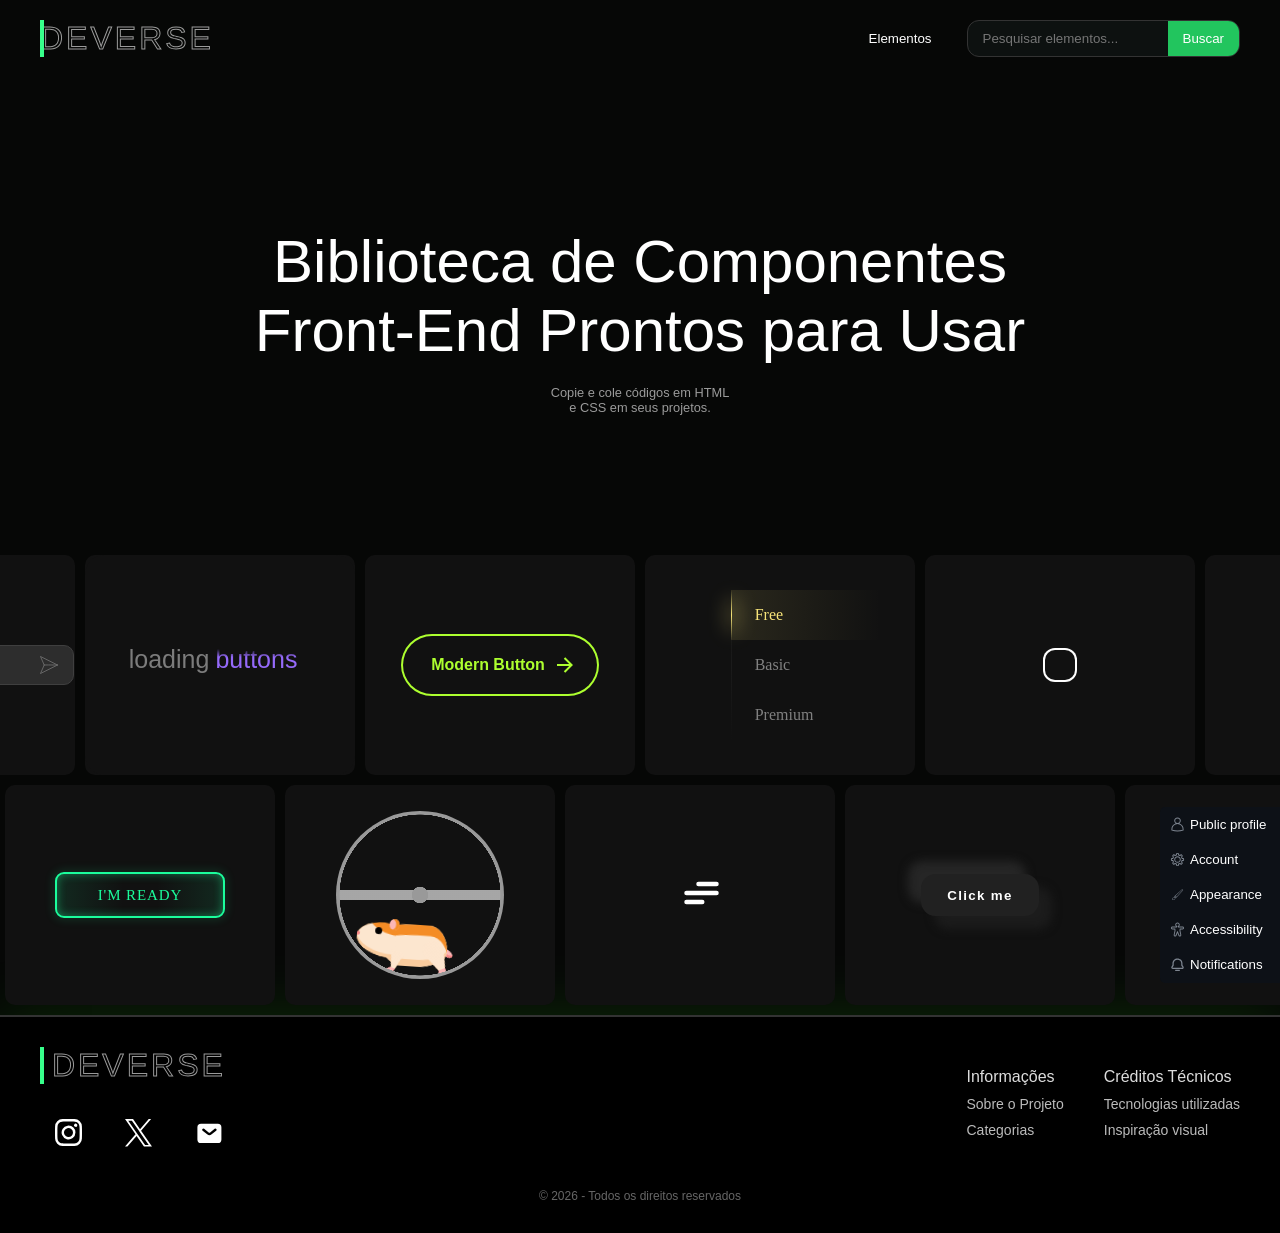
==== commit 60a5ccfa: "refactor: melhorar estrutura do header e footer" ====
--- a/index.html
+++ b/index.html
@@ -1,326 +1,420 @@
 <!doctype html>
 <html lang="pt-br">
-
-<head>
+  <head>
     <meta charset="UTF-8" />
     <meta name="viewport" content="width=device-width, initial-scale=1.0" />
-    <link rel="stylesheet" href="./src/assets/css/style.css" />
+    <link rel="stylesheet" href="./src/css/style.css" />
     <title>Deverse</title>
-</head>
-
-<body>
-    <div class="page-container"> <!--Contem toda a pagina-->
-    <div class="content-wrap">  <!--Contem tudo menos o footer-->
-    <header id="cabecalho">
-        <!-- LOGO -->
-        <div class="logo">
-            <button class="botao-logo" data-text="Deverse">
+  </head>
+
+  <body>
+    <div class="page-container">
+      <!--Contem toda a pagina-->
+      <div class="content-wrap">
+        <!--Contem tudo menos o footer-->
+        <header id="cabecalho">
+          <!-- LOGO -->
+          <div class="logo">
+            <button class="botao-logo">
+              <span class="texto-botao-real">deverse</span>
+              <span class="texto-botao-hover" aria-hidden="true">deverse</span>
+            </button>
+          </div>
+
+          <!-- NAV + AÇÕES -->
+          <div class="header-actions">
+            <!-- FILTROS -->
+            <div class="filtro-wrapper">
+              <button id="btnfiltro" class="btn-filtro">Elementos</button>
+
+              <div id="painelfiltro" class="painel-filtro">
+                <div class="painel-coluna">
+                  <button class="filtro ativo" data-filtro="all">All</button>
+                  <button class="filtro" data-filtro="buttons">Buttons</button>
+                  <button class="filtro" data-filtro="checkboxes">
+                    Checkboxes
+                  </button>
+                  <button class="filtro" data-filtro="cards">Cards</button>
+                </div>
+                <div class="painel-coluna">
+                  <button class="filtro" data-filtro="loaders">Loaders</button>
+                  <button class="filtro" data-filtro="forms">Forms</button>
+                  <button class="filtro" data-filtro="radio">
+                    Radio Buttons
+                  </button>
+                  <button class="filtro" data-filtro="inputs">Inputs</button>
+                </div>
+              </div>
+            </div>
+
+            <!-- BUSCA -->
+            <div class="search-box">
+              <input type="search" placeholder="Pesquisar elementos..." />
+              <button>Buscar</button>
+            </div>
+          </div>
+        </header>
+
+        <!-- TEXTO CENTRAL DA PAGINA -->
+        <div class="txt-central">
+          <p class="txt-maior">
+            Biblioteca de Componentes Front-End Prontos para Usar
+          </p>
+          <p class="txt-menor">
+            Copie e cole códigos em HTML e CSS em seus projetos.
+          </p>
+        </div>
+
+        <!-- CARDS DA TELA INICIAL -->
+        <section class="cards">
+          <div class="row row-1">
+            <article class="card card-1">
+              <div class="messageBox">
+                <div class="fileUploadWrapper">
+                  <label for="file">
+                    <svg
+                      xmlns="http://www.w3.org/2000/svg"
+                      fill="none"
+                      viewBox="0 0 337 337"
+                    >
+                      <circle
+                        stroke-width="20"
+                        stroke="#6c6c6c"
+                        fill="none"
+                        r="158.5"
+                        cy="168.5"
+                        cx="168.5"
+                      ></circle>
+                      <path
+                        stroke-linecap="round"
+                        stroke-width="25"
+                        stroke="#6c6c6c"
+                        d="M167.759 79V259"
+                      ></path>
+                      <path
+                        stroke-linecap="round"
+                        stroke-width="25"
+                        stroke="#6c6c6c"
+                        d="M79 167.138H259"
+                      ></path>
+                    </svg>
+                    <span class="tooltip">Add an image</span>
+                  </label>
+                  <input type="file" id="file" name="file" />
+                </div>
+                <input
+                  required=""
+                  placeholder="Message..."
+                  type="text"
+                  id="messageInput"
+                />
+                <button id="sendButton">
+                  <svg
+                    xmlns="http://www.w3.org/2000/svg"
+                    fill="none"
+                    viewBox="0 0 664 663"
+                  >
+                    <path
+                      fill="none"
+                      d="M646.293 331.888L17.7538 17.6187L155.245 331.888M646.293 331.888L17.753 646.157L155.245 331.888M646.293 331.888L318.735 330.228L155.245 331.888"
+                    ></path>
+                    <path
+                      stroke-linejoin="round"
+                      stroke-linecap="round"
+                      stroke-width="33.67"
+                      stroke="#6c6c6c"
+                      d="M646.293 331.888L17.7538 17.6187L155.245 331.888M646.293 331.888L17.753 646.157L155.245 331.888M646.293 331.888L318.735 330.228L155.245 331.888"
+                    ></path>
+                  </svg>
+                </button>
+              </div>
+            </article>
+
+            <article class="card card-2">
+              <div class="card">
+                <div class="loader">
+                  <p>loading</p>
+                  <div class="words">
+                    <span class="word">buttons</span>
+                    <span class="word">forms</span>
+                    <span class="word">switches</span>
+                    <span class="word">cards</span>
+                    <span class="word">buttons</span>
+                  </div>
+                </div>
+              </div>
+            </article>
+
+            <article class="card card-3">
+              <button class="animated-button">
+                <svg
+                  viewBox="0 0 24 24"
+                  class="arr-2"
+                  xmlns="http://www.w3.org/2000/svg"
+                >
+                  <path
+                    d="M16.1716 10.9999L10.8076 5.63589L12.2218 4.22168L20 11.9999L12.2218 19.778L10.8076 18.3638L16.1716 12.9999H4V10.9999H16.1716Z"
+                  ></path>
+                </svg>
+                <span class="text">Modern Button</span>
+                <span class="circle"></span>
+                <svg
+                  viewBox="0 0 24 24"
+                  class="arr-1"
+                  xmlns="http://www.w3.org/2000/svg"
+                >
+                  <path
+                    d="M16.1716 10.9999L10.8076 5.63589L12.2218 4.22168L20 11.9999L12.2218 19.778L10.8076 18.3638L16.1716 12.9999H4V10.9999H16.1716Z"
+                  ></path>
+                </svg>
+              </button>
+            </article>
+
+            <article class="card card-4">
+              <div class="radio-container">
+                <input checked="" id="radio-free" name="radio" type="radio" />
+                <label for="radio-free">Free</label>
+                <input id="radio-basic" name="radio" type="radio" />
+                <label for="radio-basic">Basic</label>
+                <input id="radio-premium" name="radio" type="radio" />
+                <label for="radio-premium">Premium</label>
+                <div class="glider-container">
+                  <div class="glider"></div>
+                </div>
+              </div>
+            </article>
+
+            <article class="card card-5">
+              <div class="content">
+                <label class="checkBox">
+                  <input id="ch1" type="checkbox" />
+                  <div class="transition"></div>
+                </label>
+              </div>
+            </article>
+
+            <article class="card card-6"></article>
+          </div>
+          <div class="row row-2">
+            <article class="card card-7"></article>
+
+            <article class="card card-8">
+              <button>I'M READY</button>
+            </article>
+
+            <article class="card card-9">
+              <div
+                aria-label="Orange and tan hamster running in a metal wheel"
+                role="img"
+                class="wheel-and-hamster"
+              >
+                <div class="wheel"></div>
+                <div class="hamster">
+                  <div class="hamster__body">
+                    <div class="hamster__head">
+                      <div class="hamster__ear"></div>
+                      <div class="hamster__eye"></div>
+                      <div class="hamster__nose"></div>
+                    </div>
+                    <div class="hamster__limb hamster__limb--fr"></div>
+                    <div class="hamster__limb hamster__limb--fl"></div>
+                    <div class="hamster__limb hamster__limb--br"></div>
+                    <div class="hamster__limb hamster__limb--bl"></div>
+                    <div class="hamster__tail"></div>
+                  </div>
+                </div>
+                <div class="spoke"></div>
+              </div>
+            </article>
+
+            <article class="card card-10">
+              <label class="hamburger">
+                <input type="checkbox" />
+                <svg viewBox="0 0 32 32">
+                  <path
+                    class="line line-top-bottom"
+                    d="M27 10 13 10C10.8 10 9 8.2 9 6 9 3.5 10.8 2 13 2 15.2 2 17 3.8 17 6L17 26C17 28.2 18.8 30 21 30 23.2 30 25 28.2 25 26 25 23.8 23.2 22 21 22L7 22"
+                  ></path>
+                  <path class="line" d="M7 16 27 16"></path>
+                </svg>
+              </label>
+            </article>
+
+            <article class="card card-11">
+              <button>Click me</button>
+            </article>
+
+            <article class="card card-12">
+              <div class="input">
+                <button class="value">
+                  <svg
+                    data-name="Layer 2"
+                    xmlns="http://www.w3.org/2000/svg"
+                    viewBox="0 0 16 16"
+                  >
+                    <path
+                      d="m1.5 13v1a.5.5 0 0 0 .3379.4731 18.9718 18.9718 0 0 0 6.1621 1.0269 18.9629 18.9629 0 0 0 6.1621-1.0269.5.5 0 0 0 .3379-.4731v-1a6.5083 6.5083 0 0 0 -4.461-6.1676 3.5 3.5 0 1 0 -4.078 0 6.5083 6.5083 0 0 0 -4.461 6.1676zm4-9a2.5 2.5 0 1 1 2.5 2.5 2.5026 2.5026 0 0 1 -2.5-2.5zm2.5 3.5a5.5066 5.5066 0 0 1 5.5 5.5v.6392a18.08 18.08 0 0 1 -11 0v-.6392a5.5066 5.5066 0 0 1 5.5-5.5z"
+                      fill="#7D8590"
+                    ></path>
+                  </svg>
+                  Public profile
+                </button>
+                <button class="value">
+                  <svg
+                    xmlns="http://www.w3.org/2000/svg"
+                    viewBox="0 0 32 32"
+                    id="Line"
+                  >
+                    <path
+                      d="m17.074 30h-2.148c-1.038 0-1.914-.811-1.994-1.846l-.125-1.635c-.687-.208-1.351-.484-1.985-.824l-1.246 1.067c-.788.677-1.98.631-2.715-.104l-1.52-1.52c-.734-.734-.78-1.927-.104-2.715l1.067-1.246c-.34-.635-.616-1.299-.824-1.985l-1.634-.125c-1.035-.079-1.846-.955-1.846-1.993v-2.148c0-1.038.811-1.914 1.846-1.994l1.635-.125c.208-.687.484-1.351.824-1.985l-1.068-1.247c-.676-.788-.631-1.98.104-2.715l1.52-1.52c.734-.734 1.927-.779 2.715-.104l1.246 1.067c.635-.34 1.299-.616 1.985-.824l.125-1.634c.08-1.034.956-1.845 1.994-1.845h2.148c1.038 0 1.914.811 1.994 1.846l.125 1.635c.687.208 1.351.484 1.985.824l1.246-1.067c.787-.676 1.98-.631 2.715.104l1.52 1.52c.734.734.78 1.927.104 2.715l-1.067 1.246c.34.635.616 1.299.824 1.985l1.634.125c1.035.079 1.846.955 1.846 1.993v2.148c0 1.038-.811 1.914-1.846 1.994l-1.635.125c-.208.687-.484 1.351-.824 1.985l1.067 1.246c.677.788.631 1.98-.104 2.715l-1.52 1.52c-.734.734-1.928.78-2.715.104l-1.246-1.067c-.635.34-1.299.616-1.985.824l-.125 1.634c-.079 1.035-.955 1.846-1.993 1.846zm-5.835-6.373c.848.53 1.768.912 2.734 1.135.426.099.739.462.772.898l.18 2.341 2.149-.001.18-2.34c.033-.437.347-.8.772-.898.967-.223 1.887-.604 2.734-1.135.371-.232.849-.197 1.181.089l1.784 1.529 1.52-1.52-1.529-1.784c-.285-.332-.321-.811-.089-1.181.53-.848.912-1.768 1.135-2.734.099-.426.462-.739.898-.772l2.341-.18h-.001v-2.148l-2.34-.18c-.437-.033-.8-.347-.898-.772-.223-.967-.604-1.887-1.135-2.734-.232-.37-.196-.849.089-1.181l1.529-1.784-1.52-1.52-1.784 1.529c-.332.286-.81.321-1.181.089-.848-.53-1.768-.912-2.734-1.135-.426-.099-.739-.462-.772-.898l-.18-2.341-2.148.001-.18 2.34c-.033.437-.347.8-.772.898-.967.223-1.887.604-2.734 1.135-.37.232-.849.197-1.181-.089l-1.785-1.529-1.52 1.52 1.529 1.784c.285.332.321.811.089 1.181-.53.848-.912 1.768-1.135 2.734-.099.426-.462.739-.898.772l-2.341.18.002 2.148 2.34.18c.437.033.8.347.898.772.223.967.604 1.887 1.135 2.734.232.37.196.849-.089 1.181l-1.529 1.784 1.52 1.52 1.784-1.529c.332-.287.813-.32 1.18-.089z"
+                      id="XMLID_1646_"
+                      fill="#7D8590"
+                    ></path>
+                    <path
+                      d="m16 23c-3.859 0-7-3.141-7-7s3.141-7 7-7 7 3.141 7 7-3.141 7-7 7zm0-12c-2.757 0-5 2.243-5 5s2.243 5 5 5 5-2.243 5-5-2.243-5-5-5z"
+                      fill="#7D8590"
+                      id="XMLID_1645_"
+                    ></path>
+                  </svg>
+                  Account
+                </button>
+                <button class="value">
+                  <svg xmlns="http://www.w3.org/2000/svg" viewBox="0 0 128 128">
+                    <path
+                      d="m109.9 20.63a6.232 6.232 0 0 0 -8.588-.22l-57.463 51.843c-.012.011-.02.024-.031.035s-.023.017-.034.027l-4.721 4.722a1.749 1.749 0 0 0 0 2.475l.341.342-3.16 3.16a8 8 0 0 0 -1.424 1.967 11.382 11.382 0 0 0 -12.055 10.609c-.006.036-.011.074-.015.111a5.763 5.763 0 0 1 -4.928 5.41 1.75 1.75 0 0 0 -.844 3.14c4.844 3.619 9.4 4.915 13.338 4.915a17.14 17.14 0 0 0 11.738-4.545l.182-.167a11.354 11.354 0 0 0 3.348-8.081c0-.225-.02-.445-.032-.667a8.041 8.041 0 0 0 1.962-1.421l3.16-3.161.342.342a1.749 1.749 0 0 0 2.475 0l4.722-4.722c.011-.011.018-.025.029-.036s.023-.018.033-.029l51.844-57.46a6.236 6.236 0 0 0 -.219-8.589zm-70.1 81.311-.122.111c-.808.787-7.667 6.974-17.826 1.221a9.166 9.166 0 0 0 4.36-7.036 1.758 1.758 0 0 0 .036-.273 7.892 7.892 0 0 1 9.122-7.414c.017.005.031.014.048.019a1.717 1.717 0 0 0 .379.055 7.918 7.918 0 0 1 4 13.317zm5.239-10.131c-.093.093-.194.176-.293.26a11.459 11.459 0 0 0 -6.289-6.286c.084-.1.167-.2.261-.3l3.161-3.161 6.321 6.326zm7.214-4.057-9.479-9.479 2.247-2.247 9.479 9.479zm55.267-60.879-50.61 56.092-9.348-9.348 56.092-50.61a2.737 2.737 0 0 1 3.866 3.866z"
+                      fill="#7D8590"
+                    ></path>
+                  </svg>
+                  Appearance
+                </button>
+                <button class="value">
+                  <svg
+                    xmlns="http://www.w3.org/2000/svg"
+                    viewBox="0 0 32 32"
+                    id="svg8"
+                  >
+                    <g transform="translate(-33.022 -30.617)" id="layer1">
+                      <path
+                        d="m49.021 31.617c-2.673 0-4.861 2.188-4.861 4.861 0 1.606.798 3.081 1.873 3.834h-7.896c-1.7 0-3.098 1.401-3.098 3.1s1.399 3.098 3.098 3.098h4.377l.223 2.641s-1.764 8.565-1.764 8.566c-.438 1.642.55 3.355 2.191 3.795s3.327-.494 3.799-2.191l2.059-5.189 2.059 5.189c.44 1.643 2.157 2.631 3.799 2.191s2.63-2.153 2.191-3.795l-1.764-8.566.223-2.641h4.377c1.699 0 3.098-1.399 3.098-3.098s-1.397-3.1-3.098-3.1h-7.928c1.102-.771 1.904-2.228 1.904-3.834 0-2.672-2.189-4.861-4.862-4.861zm0 2c1.592 0 2.861 1.27 2.861 2.861 0 1.169-.705 2.214-1.789 2.652-.501.203-.75.767-.563 1.273l.463 1.254c.145.393.519.654.938.654h8.975c.626 0 1.098.473 1.098 1.1s-.471 1.098-1.098 1.098h-5.297c-.52 0-.952.398-.996.916l-.311 3.701c-.008.096-.002.191.018.285 0 0 1.813 8.802 1.816 8.82.162.604-.173 1.186-.777 1.348s-1.184-.173-1.346-.777c-.01-.037-3.063-7.76-3.063-7.76-.334-.842-1.525-.842-1.859 0 0 0-3.052 7.723-3.063 7.76-.162.604-.741.939-1.346.777s-.939-.743-.777-1.348c.004-.019 1.816-8.82 1.816-8.82.02-.094.025-.189.018-.285l-.311-3.701c-.044-.518-.477-.916-.996-.916h-5.297c-.627 0-1.098-.471-1.098-1.098s.472-1.1 1.098-1.1h8.975c.419 0 .793-.262.938-.654l.463-1.254c.188-.507-.062-1.07-.563-1.273-1.084-.438-1.789-1.483-1.789-2.652.001-1.591 1.271-2.861 2.862-2.861z"
+                        id="path26276"
+                        fill="#7D8590"
+                      ></path>
+                    </g>
+                  </svg>
+                  Accessibility
+                </button>
+                <button class="value">
+                  <svg
+                    xmlns="http://www.w3.org/2000/svg"
+                    viewBox="0 0 24 25"
+                    fill="none"
+                  >
+                    <path
+                      fill-rule="evenodd"
+                      fill="#7D8590"
+                      d="m11.9572 4.31201c-3.35401 0-6.00906 2.59741-6.00906 5.67742v3.29037c0 .1986-.05916.3927-.16992.5576l-1.62529 2.4193-.01077.0157c-.18701.2673-.16653.5113-.07001.6868.10031.1825.31959.3528.67282.3528h14.52603c.2546 0 .5013-.1515.6391-.3968.1315-.2343.1117-.4475-.0118-.6093-.0065-.0085-.0129-.0171-.0191-.0258l-1.7269-2.4194c-.121-.1695-.186-.3726-.186-.5809v-3.29037c0-1.54561-.6851-3.023-1.7072-4.00431-1.1617-1.01594-2.6545-1.67311-4.3019-1.67311zm-8.00906 5.67742c0-4.27483 3.64294-7.67742 8.00906-7.67742 2.2055 0 4.1606.88547 5.6378 2.18455.01.00877.0198.01774.0294.02691 1.408 1.34136 2.3419 3.34131 2.3419 5.46596v2.97007l1.5325 2.1471c.6775.8999.6054 1.9859.1552 2.7877-.4464.795-1.3171 1.4177-2.383 1.4177h-14.52603c-2.16218 0-3.55087-2.302-2.24739-4.1777l1.45056-2.1593zm4.05187 11.32257c0-.5523.44772-1 1-1h5.99999c.5523 0 1 .4477 1 1s-.4477 1-1 1h-5.99999c-.55228 0-1-.4477-1-1z"
+                      clip-rule="evenodd"
+                    ></path>
+                  </svg>
+                  Notifications
+                </button>
+              </div>
+            </article>
+          </div>
+        </section>
+      </div>
+      <!-- RODAPE DA PAGINA -->
+      <footer id="footer">
+        <div class="container-footer">
+          <div class="logo-contatos">
+            <div class="logo">
+              <!-- REMOVIDO DIV DUPLICADA -->
+              <button class="botao-logo" data-text="Deverse">
                 <span class="texto-botao-real">&nbsp;deverse&nbsp;</span>
-                <span aria-hidden="true" class="texto-botao-hover">&nbsp;deverse&nbsp;</span>
-            </button>
+                <span aria-hidden="true" class="texto-botao-hover"
+                  >&nbsp;deverse&nbsp;</span
+                >
+              </button>
+            </div>
+
+            <div class="contatos">
+              <ul class="example-1">
+                <li class="icon-content">
+                  <a
+                    href="https://www.Instagram.com/"
+                    aria-label="Instagram"
+                    data-social="instagram"
+                    class="link"
+                  >
+                    <svg
+                      version="1.1"
+                      viewBox="0 0 100 100"
+                      xml:space="preserve"
+                    >
+                      <path
+                        d="M60 45a15 15 0 1 0 -4.395 10.61A14.4 14.4 0 0 0 60 45.225l-0.004 -0.237zm8.1 0a23.006 23.006 0 1 1 -6.738 -16.347 22.2 22.2 0 0 1 6.742 15.96l-0.004 0.41v-0.02zm6.327 -24.022v0.008a5.4 5.4 0 1 1 -1.582 -3.818 5.177 5.177 0 0 1 1.556 3.705v0.11zm-29.4 -12.9 -4.482 -0.03q-4.072 -0.03 -6.184 0t-5.655 0.176a47.143 47.143 0 0 0 -6.312 0.638l0.273 -0.038a23.571 23.571 0 0 0 -4.362 1.136l0.16 -0.052a15.446 15.446 0 0 0 -8.52 8.452l-0.038 0.102a22.543 22.543 0 0 0 -1.065 4.062l-0.02 0.138a45 45 0 0 0 -0.597 5.96l-0.004 0.08q-0.147 3.548 -0.176 5.655t0 6.184 0.03 4.482 -0.03 4.482 0 6.184 0.176 5.655c0.075 2.193 0.292 4.275 0.638 6.312l-0.038 -0.273a23.571 23.571 0 0 0 1.136 4.362l-0.052 -0.16a15.446 15.446 0 0 0 8.452 8.52l0.102 0.038c1.192 0.446 2.606 0.82 4.062 1.065l0.138 0.02c1.758 0.308 3.84 0.525 5.955 0.597l0.08 0.004q3.548 0.147 5.655 0.176t6.184 0l4.455 -0.09 4.482 0.03q4.072 0.03 6.184 0t5.655 -0.176a47.143 47.143 0 0 0 6.312 -0.638l-0.273 0.038a23.571 23.571 0 0 0 4.362 -1.136l-0.16 0.052a15.446 15.446 0 0 0 8.52 -8.452l0.038 -0.102c0.446 -1.192 0.82 -2.606 1.065 -4.062l0.02 -0.138c0.308 -1.758 0.525 -3.84 0.597 -5.955l0.004 -0.08q0.147 -3.548 0.176 -5.655t0 -6.184 -0.03 -4.482 0.03 -4.482 0 -6.184 -0.176 -5.655a47.143 47.143 0 0 0 -0.638 -6.312l0.038 0.273a23.743 23.743 0 0 0 -1.136 -4.362l0.052 0.16a15.446 15.446 0 0 0 -8.452 -8.52l-0.102 -0.038a22.543 22.543 0 0 0 -4.062 -1.065l-0.138 -0.02a45 45 0 0 0 -5.955 -0.597l-0.08 -0.004q-3.548 -0.147 -5.655 -0.176t-6.184 0zM90 45q0 13.418 -0.3 18.574a24.9 24.9 0 0 1 -26.194 26.13l0.06 0.004q-5.157 0.3 -18.574 0.3t-18.574 -0.3A24.9 24.9 0 0 1 0.286 63.514l-0.004 0.06q-0.3 -5.157 -0.3 -18.574t0.3 -18.574A24.9 24.9 0 0 1 26.478 0.297l-0.058 -0.005q5.157 -0.3 18.574 -0.3t18.574 0.3a24.9 24.9 0 0 1 26.13 26.194l0.004 -0.06Q90 31.578 90 45"
+                        fill="currentColor"
+                      ></path>
+                    </svg>
+                  </a>
+                </li>
+                <li class="icon-content">
+                  <a
+                    href="https://Twitter.com/"
+                    aria-label="Twitter"
+                    data-social="twitter"
+                    class="link"
+                  >
+                    <svg version="1.1" viewBox="0 0 100 100">
+                      <path
+                        d="M53.564 38.947 87.066 0h-7.941L50.033 33.816 26.801 0H0l35.136 51.137L0 91.977h7.941l30.722 -35.712 24.54 35.712H90L53.561 38.947zM42.686 51.588l-3.56 -5.093L10.8 5.977h12.194l22.86 32.699 3.56 5.093 29.714 42.503H66.935L42.686 51.591z"
+                        fill="currentColor"
+                      ></path>
+                    </svg>
+                  </a>
+                </li>
+                <li class="icon-content">
+                  <a
+                    href="https://mail.org/"
+                    aria-label="Mail"
+                    data-social="mail"
+                    class="link"
+                  >
+                    <svg version="1.1" viewBox="0 0 100 100">
+                      <path
+                        d="M20 80A12 12 0 0 1 8 68v-40A12 12 0 0 1 20 16h56A12 12 0 0 1 88 28v40A12 12 0 0 1 76 80zm10.5 -47.12a4 4 0 1 0 -5.001 6.24l15.001 12.004a12 12 0 0 0 15.001 0l15.001 -12a4 4 0 1 0 -5.001 -6.247l-15.001 12a4 4 0 0 1 -5.001 0z"
+                        fill="currentColor"
+                      ></path>
+                    </svg>
+                  </a>
+                </li>
+              </ul>
+            </div>
+          </div>
+
+          <div class="info-creditos">
+            <div class="informacoes">
+              <p class="title-link">Informações</p>
+
+              <!-- REMOVEI <p> DENTRO DO <a> -->
+              <a href="./src/pages/sobreProjeto.html" class="footer-link"
+                >Sobre o Projeto</a
+              >
+              <a href="" class="footer-link">Categorias</a>
+            </div>
+
+            <div class="creditos-tecnicos">
+              <p class="title-link">Créditos Técnicos</p>
+
+              <a href="" class="footer-link">Tecnologias utilizadas</a>
+              <a href="" class="footer-link">Inspiração visual</a>
+            </div>
+          </div>
         </div>
-        <div class="nav-filtros">
-            <div class="containerfilter">
-                <!-- FILTRO -->
-                <nav class="navbar">
-                    <button id="btnfiltro" class="btn-filtro">Elementos</button>
-                </nav>
-                <!-- PAINEL OCULTO DO BOTAO DOS FILTROS -->
-                <div id="painelfiltro" class="painel-filtro">
-                    <div class="painelcoluna1">
-                        <button class="filtro ativo" data-filtro="all">All</button>
-                        <button class="filtro" data-filtro="buttons">Buttons</button>
-                        <button class="filtro" data-filtro="checkboxes">Checkboxes</button>
-                        <button class="filtro" data-filtro="cards">Cards</button>
-                    </div>
-                    <div class="painelcoluna2">
-                        <button class="filtro" data-filtro="loaders">Loaders</button>
-                        <button class="filtro" data-filtro="forms">Forms</button>
-                        <button class="filtro" data-filtro="radio">Radio Buttons</button>
-                        <button class="filtro" data-filtro="inputs">Inputs</button>
-                    </div>
-                </div>
-            </div>
-            <div class="search-box" id="searchbox">
-                <input type="search" placeholder="Pesquisar Elementos..." />
-                <button>Pesquisar</button>
-            </div>
-        </div>
-    </header>
-
-    <!-- TEXTO CENTRAL DA PAGINA -->
-    <div class="txt-central">
-        <p class="txt-maior">
-            Biblioteca de Componentes Front-End Prontos para Usar
-        </p>
-        <p class="txt-menor">
-            Copie e cole códigos em HTML e CSS em seus projetos.
-        </p>
-    </div>
-
-    <!-- CARDS DA TELA INICIAL -->
-    <section class="cards">
-        <div class="row row-1">
-
-            <article class="card card-1">
-                    <div class="messageBox">
-                        <div class="fileUploadWrapper">
-                            <label for="file">
-                                <svg xmlns="http://www.w3.org/2000/svg" fill="none" viewBox="0 0 337 337">
-                                    <circle stroke-width="20" stroke="#6c6c6c" fill="none" r="158.5" cy="168.5"
-                                        cx="168.5"></circle>
-                                    <path stroke-linecap="round" stroke-width="25" stroke="#6c6c6c" d="M167.759 79V259">
-                                    </path>
-                                    <path stroke-linecap="round" stroke-width="25" stroke="#6c6c6c" d="M79 167.138H259">
-                                    </path>
-                                </svg>
-                                <span class="tooltip">Add an image</span>
-                            </label>
-                            <input type="file" id="file" name="file" />
-                        </div>
-                        <input required="" placeholder="Message..." type="text" id="messageInput" />
-                        <button id="sendButton">
-                            <svg xmlns="http://www.w3.org/2000/svg" fill="none" viewBox="0 0 664 663">
-                                <path fill="none"
-                                    d="M646.293 331.888L17.7538 17.6187L155.245 331.888M646.293 331.888L17.753 646.157L155.245 331.888M646.293 331.888L318.735 330.228L155.245 331.888">
-                                </path>
-                                <path stroke-linejoin="round" stroke-linecap="round" stroke-width="33.67"
-                                    stroke="#6c6c6c"
-                                    d="M646.293 331.888L17.7538 17.6187L155.245 331.888M646.293 331.888L17.753 646.157L155.245 331.888M646.293 331.888L318.735 330.228L155.245 331.888">
-                                </path>
-                            </svg>
-                        </button>
-                    </div>
-            </article>
-            
-            <article class="card card-2">
-                <div class="card">
-                    <div class="loader">
-                        <p>loading</p>
-                        <div class="words">
-                            <span class="word">buttons</span>
-                            <span class="word">forms</span>
-                            <span class="word">switches</span>
-                            <span class="word">cards</span>
-                            <span class="word">buttons</span>
-                        </div>
-                    </div>
-                </div>
-            </article>
-            
-            <article class="card card-3">
-                <button class="animated-button">
-                    <svg viewBox="0 0 24 24" class="arr-2" xmlns="http://www.w3.org/2000/svg">
-                        <path
-                            d="M16.1716 10.9999L10.8076 5.63589L12.2218 4.22168L20 11.9999L12.2218 19.778L10.8076 18.3638L16.1716 12.9999H4V10.9999H16.1716Z">
-                        </path>
-                    </svg>
-                    <span class="text">Modern Button</span>
-                    <span class="circle"></span>
-                    <svg viewBox="0 0 24 24" class="arr-1" xmlns="http://www.w3.org/2000/svg">
-                        <path
-                            d="M16.1716 10.9999L10.8076 5.63589L12.2218 4.22168L20 11.9999L12.2218 19.778L10.8076 18.3638L16.1716 12.9999H4V10.9999H16.1716Z">
-                        </path>
-                    </svg>
-                </button>
-            </article>
-
-            <article class="card card-4">
-                <div class="radio-container">
-                    <input checked="" id="radio-free" name="radio" type="radio" />
-                    <label for="radio-free">Free</label>
-                    <input id="radio-basic" name="radio" type="radio" />
-                    <label for="radio-basic">Basic</label>
-                    <input id="radio-premium" name="radio" type="radio" />
-                    <label for="radio-premium">Premium</label>
-                    <div class="glider-container">
-                        <div class="glider"></div>
-                    </div>
-                </div>
-            </article>
-
-            <article class="card card-5">
-                <div class="content">
-                    <label class="checkBox">
-                        <input id="ch1" type="checkbox">
-                        <div class="transition"></div>
-                    </label>
-                </div>
-            </article>
-
-            <article class="card card-6">
-            </article>
-
-        </div>
-        <div class="row row-2">
-
-            <article class="card card-7">
-            </article>
-
-            <article class="card card-8">
-                <button>I'M READY</button>
-            </article>
-
-            <article class="card card-9">
-                <div aria-label="Orange and tan hamster running in a metal wheel" role="img" class="wheel-and-hamster">
-                    <div class="wheel"></div>
-                    <div class="hamster">
-                        <div class="hamster__body">
-                            <div class="hamster__head">
-                                <div class="hamster__ear"></div>
-                                <div class="hamster__eye"></div>
-                                <div class="hamster__nose"></div>
-                            </div>
-                            <div class="hamster__limb hamster__limb--fr"></div>
-                            <div class="hamster__limb hamster__limb--fl"></div>
-                            <div class="hamster__limb hamster__limb--br"></div>
-                            <div class="hamster__limb hamster__limb--bl"></div>
-                            <div class="hamster__tail"></div>
-                        </div>
-                    </div>
-                    <div class="spoke"></div>
-                </div>
-            </article>
-
-            <article class="card card-10">
-                <label class="hamburger">
-                    <input type="checkbox">
-                    <svg viewBox="0 0 32 32">
-                        <path class="line line-top-bottom"
-                            d="M27 10 13 10C10.8 10 9 8.2 9 6 9 3.5 10.8 2 13 2 15.2 2 17 3.8 17 6L17 26C17 28.2 18.8 30 21 30 23.2 30 25 28.2 25 26 25 23.8 23.2 22 21 22L7 22">
-                        </path>
-                        <path class="line" d="M7 16 27 16"></path>
-                    </svg>
-                </label>
-            </article>
-
-            <article class="card card-11">
-                <button>Click me</button>
-            </article>
-
-            <article class="card card-12">
-                <div class="input">
-                    <button class="value">
-                        <svg data-name="Layer 2" xmlns="http://www.w3.org/2000/svg" viewBox="0 0 16 16">
-                            <path
-                                d="m1.5 13v1a.5.5 0 0 0 .3379.4731 18.9718 18.9718 0 0 0 6.1621 1.0269 18.9629 18.9629 0 0 0 6.1621-1.0269.5.5 0 0 0 .3379-.4731v-1a6.5083 6.5083 0 0 0 -4.461-6.1676 3.5 3.5 0 1 0 -4.078 0 6.5083 6.5083 0 0 0 -4.461 6.1676zm4-9a2.5 2.5 0 1 1 2.5 2.5 2.5026 2.5026 0 0 1 -2.5-2.5zm2.5 3.5a5.5066 5.5066 0 0 1 5.5 5.5v.6392a18.08 18.08 0 0 1 -11 0v-.6392a5.5066 5.5066 0 0 1 5.5-5.5z"
-                                fill="#7D8590"></path>
-                        </svg>
-                        Public profile
-                    </button>
-                    <button class="value">
-                        <svg xmlns="http://www.w3.org/2000/svg" viewBox="0 0 32 32" id="Line">
-                            <path
-                                d="m17.074 30h-2.148c-1.038 0-1.914-.811-1.994-1.846l-.125-1.635c-.687-.208-1.351-.484-1.985-.824l-1.246 1.067c-.788.677-1.98.631-2.715-.104l-1.52-1.52c-.734-.734-.78-1.927-.104-2.715l1.067-1.246c-.34-.635-.616-1.299-.824-1.985l-1.634-.125c-1.035-.079-1.846-.955-1.846-1.993v-2.148c0-1.038.811-1.914 1.846-1.994l1.635-.125c.208-.687.484-1.351.824-1.985l-1.068-1.247c-.676-.788-.631-1.98.104-2.715l1.52-1.52c.734-.734 1.927-.779 2.715-.104l1.246 1.067c.635-.34 1.299-.616 1.985-.824l.125-1.634c.08-1.034.956-1.845 1.994-1.845h2.148c1.038 0 1.914.811 1.994 1.846l.125 1.635c.687.208 1.351.484 1.985.824l1.246-1.067c.787-.676 1.98-.631 2.715.104l1.52 1.52c.734.734.78 1.927.104 2.715l-1.067 1.246c.34.635.616 1.299.824 1.985l1.634.125c1.035.079 1.846.955 1.846 1.993v2.148c0 1.038-.811 1.914-1.846 1.994l-1.635.125c-.208.687-.484 1.351-.824 1.985l1.067 1.246c.677.788.631 1.98-.104 2.715l-1.52 1.52c-.734.734-1.928.78-2.715.104l-1.246-1.067c-.635.34-1.299.616-1.985.824l-.125 1.634c-.079 1.035-.955 1.846-1.993 1.846zm-5.835-6.373c.848.53 1.768.912 2.734 1.135.426.099.739.462.772.898l.18 2.341 2.149-.001.18-2.34c.033-.437.347-.8.772-.898.967-.223 1.887-.604 2.734-1.135.371-.232.849-.197 1.181.089l1.784 1.529 1.52-1.52-1.529-1.784c-.285-.332-.321-.811-.089-1.181.53-.848.912-1.768 1.135-2.734.099-.426.462-.739.898-.772l2.341-.18h-.001v-2.148l-2.34-.18c-.437-.033-.8-.347-.898-.772-.223-.967-.604-1.887-1.135-2.734-.232-.37-.196-.849.089-1.181l1.529-1.784-1.52-1.52-1.784 1.529c-.332.286-.81.321-1.181.089-.848-.53-1.768-.912-2.734-1.135-.426-.099-.739-.462-.772-.898l-.18-2.341-2.148.001-.18 2.34c-.033.437-.347.8-.772.898-.967.223-1.887.604-2.734 1.135-.37.232-.849.197-1.181-.089l-1.785-1.529-1.52 1.52 1.529 1.784c.285.332.321.811.089 1.181-.53.848-.912 1.768-1.135 2.734-.099.426-.462.739-.898.772l-2.341.18.002 2.148 2.34.18c.437.033.8.347.898.772.223.967.604 1.887 1.135 2.734.232.37.196.849-.089 1.181l-1.529 1.784 1.52 1.52 1.784-1.529c.332-.287.813-.32 1.18-.089z"
-                                id="XMLID_1646_" fill="#7D8590"></path>
-                            <path
-                                d="m16 23c-3.859 0-7-3.141-7-7s3.141-7 7-7 7 3.141 7 7-3.141 7-7 7zm0-12c-2.757 0-5 2.243-5 5s2.243 5 5 5 5-2.243 5-5-2.243-5-5-5z"
-                                fill="#7D8590" id="XMLID_1645_"></path>
-                        </svg>
-                        Account
-                    </button>
-                    <button class="value">
-                        <svg xmlns="http://www.w3.org/2000/svg" viewBox="0 0 128 128">
-                            <path
-                                d="m109.9 20.63a6.232 6.232 0 0 0 -8.588-.22l-57.463 51.843c-.012.011-.02.024-.031.035s-.023.017-.034.027l-4.721 4.722a1.749 1.749 0 0 0 0 2.475l.341.342-3.16 3.16a8 8 0 0 0 -1.424 1.967 11.382 11.382 0 0 0 -12.055 10.609c-.006.036-.011.074-.015.111a5.763 5.763 0 0 1 -4.928 5.41 1.75 1.75 0 0 0 -.844 3.14c4.844 3.619 9.4 4.915 13.338 4.915a17.14 17.14 0 0 0 11.738-4.545l.182-.167a11.354 11.354 0 0 0 3.348-8.081c0-.225-.02-.445-.032-.667a8.041 8.041 0 0 0 1.962-1.421l3.16-3.161.342.342a1.749 1.749 0 0 0 2.475 0l4.722-4.722c.011-.011.018-.025.029-.036s.023-.018.033-.029l51.844-57.46a6.236 6.236 0 0 0 -.219-8.589zm-70.1 81.311-.122.111c-.808.787-7.667 6.974-17.826 1.221a9.166 9.166 0 0 0 4.36-7.036 1.758 1.758 0 0 0 .036-.273 7.892 7.892 0 0 1 9.122-7.414c.017.005.031.014.048.019a1.717 1.717 0 0 0 .379.055 7.918 7.918 0 0 1 4 13.317zm5.239-10.131c-.093.093-.194.176-.293.26a11.459 11.459 0 0 0 -6.289-6.286c.084-.1.167-.2.261-.3l3.161-3.161 6.321 6.326zm7.214-4.057-9.479-9.479 2.247-2.247 9.479 9.479zm55.267-60.879-50.61 56.092-9.348-9.348 56.092-50.61a2.737 2.737 0 0 1 3.866 3.866z"
-                                fill="#7D8590"></path>
-                        </svg>
-                        Appearance
-                    </button>
-                    <button class="value">
-                        <svg xmlns="http://www.w3.org/2000/svg" viewBox="0 0 32 32" id="svg8">
-                            <g transform="translate(-33.022 -30.617)" id="layer1">
-                                <path
-                                    d="m49.021 31.617c-2.673 0-4.861 2.188-4.861 4.861 0 1.606.798 3.081 1.873 3.834h-7.896c-1.7 0-3.098 1.401-3.098 3.1s1.399 3.098 3.098 3.098h4.377l.223 2.641s-1.764 8.565-1.764 8.566c-.438 1.642.55 3.355 2.191 3.795s3.327-.494 3.799-2.191l2.059-5.189 2.059 5.189c.44 1.643 2.157 2.631 3.799 2.191s2.63-2.153 2.191-3.795l-1.764-8.566.223-2.641h4.377c1.699 0 3.098-1.399 3.098-3.098s-1.397-3.1-3.098-3.1h-7.928c1.102-.771 1.904-2.228 1.904-3.834 0-2.672-2.189-4.861-4.862-4.861zm0 2c1.592 0 2.861 1.27 2.861 2.861 0 1.169-.705 2.214-1.789 2.652-.501.203-.75.767-.563 1.273l.463 1.254c.145.393.519.654.938.654h8.975c.626 0 1.098.473 1.098 1.1s-.471 1.098-1.098 1.098h-5.297c-.52 0-.952.398-.996.916l-.311 3.701c-.008.096-.002.191.018.285 0 0 1.813 8.802 1.816 8.82.162.604-.173 1.186-.777 1.348s-1.184-.173-1.346-.777c-.01-.037-3.063-7.76-3.063-7.76-.334-.842-1.525-.842-1.859 0 0 0-3.052 7.723-3.063 7.76-.162.604-.741.939-1.346.777s-.939-.743-.777-1.348c.004-.019 1.816-8.82 1.816-8.82.02-.094.025-.189.018-.285l-.311-3.701c-.044-.518-.477-.916-.996-.916h-5.297c-.627 0-1.098-.471-1.098-1.098s.472-1.1 1.098-1.1h8.975c.419 0 .793-.262.938-.654l.463-1.254c.188-.507-.062-1.07-.563-1.273-1.084-.438-1.789-1.483-1.789-2.652.001-1.591 1.271-2.861 2.862-2.861z"
-                                    id="path26276" fill="#7D8590"></path>
-                            </g>
-                        </svg>
-                        Accessibility
-                    </button>
-                    <button class="value">
-                        <svg xmlns="http://www.w3.org/2000/svg" viewBox="0 0 24 25" fill="none">
-                            <path fill-rule="evenodd" fill="#7D8590"
-                                d="m11.9572 4.31201c-3.35401 0-6.00906 2.59741-6.00906 5.67742v3.29037c0 .1986-.05916.3927-.16992.5576l-1.62529 2.4193-.01077.0157c-.18701.2673-.16653.5113-.07001.6868.10031.1825.31959.3528.67282.3528h14.52603c.2546 0 .5013-.1515.6391-.3968.1315-.2343.1117-.4475-.0118-.6093-.0065-.0085-.0129-.0171-.0191-.0258l-1.7269-2.4194c-.121-.1695-.186-.3726-.186-.5809v-3.29037c0-1.54561-.6851-3.023-1.7072-4.00431-1.1617-1.01594-2.6545-1.67311-4.3019-1.67311zm-8.00906 5.67742c0-4.27483 3.64294-7.67742 8.00906-7.67742 2.2055 0 4.1606.88547 5.6378 2.18455.01.00877.0198.01774.0294.02691 1.408 1.34136 2.3419 3.34131 2.3419 5.46596v2.97007l1.5325 2.1471c.6775.8999.6054 1.9859.1552 2.7877-.4464.795-1.3171 1.4177-2.383 1.4177h-14.52603c-2.16218 0-3.55087-2.302-2.24739-4.1777l1.45056-2.1593zm4.05187 11.32257c0-.5523.44772-1 1-1h5.99999c.5523 0 1 .4477 1 1s-.4477 1-1 1h-5.99999c-.55228 0-1-.4477-1-1z"
-                                clip-rule="evenodd"></path>
-                        </svg>
-                        Notifications
-                    </button>
-                </div>
-            </article>
-
-        </div>
-    </section>
-    </div>
-    <!-- RODAPE DA PAGINA -->
-    <footer id="footer">
-        <div class="container-footer">
-            <div class="logo-contatos">
-                <div class="logo">
-                    <div class="logo">
-                        <button class="botao-logo" data-text="Deverse">
-                            <span class="texto-botao-real">&nbsp;deverse&nbsp;</span>
-                            <span aria-hidden="true" class="texto-botao-hover">&nbsp;deverse&nbsp;</span>
-                        </button>
-                    </div>
-                </div>
-                <div class="contatos">
-                    <ul class="example-1">
-                        <li class="icon-content">
-                            <a href="https://www.Instagram.com/" aria-label="Instagram" data-social="instagram"
-                                class="link">
-                                <svg version="1.1" viewBox="0 0 100 100" xml:space="preserve">
-                                    <path
-                                        d="M60 45a15 15 0 1 0 -4.395 10.61A14.4 14.4 0 0 0 60 45.225l-0.004 -0.237zm8.1 0a23.006 23.006 0 1 1 -6.738 -16.347 22.2 22.2 0 0 1 6.742 15.96l-0.004 0.41v-0.02zm6.327 -24.022v0.008a5.4 5.4 0 1 1 -1.582 -3.818 5.177 5.177 0 0 1 1.556 3.705v0.11zm-29.4 -12.9 -4.482 -0.03q-4.072 -0.03 -6.184 0t-5.655 0.176a47.143 47.143 0 0 0 -6.312 0.638l0.273 -0.038a23.571 23.571 0 0 0 -4.362 1.136l0.16 -0.052a15.446 15.446 0 0 0 -8.52 8.452l-0.038 0.102a22.543 22.543 0 0 0 -1.065 4.062l-0.02 0.138a45 45 0 0 0 -0.597 5.96l-0.004 0.08q-0.147 3.548 -0.176 5.655t0 6.184 0.03 4.482 -0.03 4.482 0 6.184 0.176 5.655c0.075 2.193 0.292 4.275 0.638 6.312l-0.038 -0.273a23.571 23.571 0 0 0 1.136 4.362l-0.052 -0.16a15.446 15.446 0 0 0 8.452 8.52l0.102 0.038c1.192 0.446 2.606 0.82 4.062 1.065l0.138 0.02c1.758 0.308 3.84 0.525 5.955 0.597l0.08 0.004q3.548 0.147 5.655 0.176t6.184 0l4.455 -0.09 4.482 0.03q4.072 0.03 6.184 0t5.655 -0.176a47.143 47.143 0 0 0 6.312 -0.638l-0.273 0.038a23.571 23.571 0 0 0 4.362 -1.136l-0.16 0.052a15.446 15.446 0 0 0 8.52 -8.452l0.038 -0.102c0.446 -1.192 0.82 -2.606 1.065 -4.062l0.02 -0.138c0.308 -1.758 0.525 -3.84 0.597 -5.955l0.004 -0.08q0.147 -3.548 0.176 -5.655t0 -6.184 -0.03 -4.482 0.03 -4.482 0 -6.184 -0.176 -5.655a47.143 47.143 0 0 0 -0.638 -6.312l0.038 0.273a23.743 23.743 0 0 0 -1.136 -4.362l0.052 0.16a15.446 15.446 0 0 0 -8.452 -8.52l-0.102 -0.038a22.543 22.543 0 0 0 -4.062 -1.065l-0.138 -0.02a45 45 0 0 0 -5.955 -0.597l-0.08 -0.004q-3.548 -0.147 -5.655 -0.176t-6.184 0zM90 45q0 13.418 -0.3 18.574a24.9 24.9 0 0 1 -26.194 26.13l0.06 0.004q-5.157 0.3 -18.574 0.3t-18.574 -0.3A24.9 24.9 0 0 1 0.286 63.514l-0.004 0.06q-0.3 -5.157 -0.3 -18.574t0.3 -18.574A24.9 24.9 0 0 1 26.478 0.297l-0.058 -0.005q5.157 -0.3 18.574 -0.3t18.574 0.3a24.9 24.9 0 0 1 26.13 26.194l0.004 -0.06Q90 31.578 90 45"
-                                        fill="currentColor"></path>
-                                </svg>
-                            </a>
-                        </li>
-                        <li class="icon-content">
-                            <a href="https://Twitter.com/" aria-label="Twitter" data-social="twitter" class="link">
-                                <svg version="1.1" viewBox="0 0 100 100">
-                                    <path
-                                        d="M53.564 38.947 87.066 0h-7.941L50.033 33.816 26.801 0H0l35.136 51.137L0 91.977h7.941l30.722 -35.712 24.54 35.712H90L53.561 38.947zM42.686 51.588l-3.56 -5.093L10.8 5.977h12.194l22.86 32.699 3.56 5.093 29.714 42.503H66.935L42.686 51.591z"
-                                        fill="currentColor"></path>
-                                </svg>
-                            </a>
-                        </li>
-                        <li class="icon-content">
-                            <a href="https://mail.org/" aria-label="Mail" data-social="mail" class="link">
-                                <svg version="1.1" viewBox="0 0 100 100">
-                                    <path
-                                        d="M20 80A12 12 0 0 1 8 68v-40A12 12 0 0 1 20 16h56A12 12 0 0 1 88 28v40A12 12 0 0 1 76 80zm10.5 -47.12a4 4 0 1 0 -5.001 6.24l15.001 12.004a12 12 0 0 0 15.001 0l15.001 -12a4 4 0 1 0 -5.001 -6.247l-15.001 12a4 4 0 0 1 -5.001 0z"
-                                        fill="currentColor"></path>
-                                </svg>
-                            </a>
-                        </li>
-                    </ul>
-                </div>
-            </div>
-            <div class="info-creditos">
-                <div class="informacoes">
-                    <p class="title-link">Informações</p>
-                    <a href="./src/pages/sobreProjeto.html" class="footer-link">
-                        <p>Sobre o Projeto</p>
-                    </a>
-                    <a href="" class="footer-link">
-                        <p>Categorias</p>
-                    </a>
-                </div>
-                <div class="creditos-tecnicos">
-                    <p class="title-link">Créditos Técnicos</p>
-                    <a href="" class="footer-link">
-                        <p>Tecnologias utilizadas</p>
-                    </a>
-                    <a href="" class="footer-link">
-                        <p>Inspiração visual</p>
-                    </a>
-                </div>
-            </div>
-        </div>
-        <p class="copyright">&copy; 2026 - Todos os direitos reservados</p>
-    </footer>
+
+        <p class="copyright">© 2026 - Todos os direitos reservados</p>
+      </footer>
     </div>
     <script src="./src/assets/js/script.js"></script>
-</body>
-
-</html>+  </body>
+</html>
--- a/src/css/style.css
+++ b/src/css/style.css
@@ -0,0 +1,1140 @@
+@import './components/footer.css';
+@import './components/header.css';
+
+* {
+  margin: 0;
+  padding: 0;
+  box-sizing: border-box;
+}
+:root {
+  --bg: #060706;
+  --hover: #333;
+  --bg-card: #111;
+}
+
+body {
+  background-color: var(--bg);
+  overflow-x: hidden;
+}
+/* -------------------- BOTAO DE VOLTAR -------------------- */
+.btn-voltar {
+  padding: 8px 16px;
+  border-radius: 4px;
+  text-decoration: none;
+  color: #fff;
+  transition: 0.1s ease-in-out;
+}
+
+.btn-voltar:hover {
+  background-color: #333;
+}
+
+.btn-voltar p {
+  font-family: Arial, Helvetica, sans-serif;
+  font-size: small;
+}
+
+/* -------------------- TEXTO CENTRAL DA PAGINA -------------------- */
+.txt-central {
+  display: flex;
+  flex-direction: column;
+  justify-content: center;
+  align-items: center;
+  margin: 150px 0 140px 0;
+}
+
+.txt-maior {
+  text-align: center;
+  font-size: 60px;
+  width: 820px;
+  color: #fff;
+  font-family: Arial, Helvetica, sans-serif;
+  margin-bottom: 20px;
+}
+
+.txt-menor {
+  text-align: center;
+  font-size: 0.8rem;
+  color: #9b9b9b;
+  width: 180px;
+  font-family: Arial, Helvetica, sans-serif;
+}
+
+/* -------------------- CARDS -------------------- */
+.cards {
+  width: 100%;
+  overflow: hidden;
+  display: flex;
+  flex-direction: column;
+  align-items: center;
+}
+
+.row {
+  display: flex;
+  gap: 10px;
+  margin-bottom: 10px;
+  width: max-content;
+}
+
+.card {
+  width: 270px;
+  background: var(--bg-card);
+  height: 220px;
+  border-radius: 10px;
+  flex-shrink: 0;
+  padding: 20px;
+  display: flex;
+  align-items: center;
+  justify-content: center;
+}
+
+.row-2 {
+  transform: translateX(-80px);
+}
+
+/* ------------------- CARD 1 -------------------- */
+.card-1 .messageBox {
+  width: fit-content;
+  height: 40px;
+  display: flex;
+  align-items: center;
+  justify-content: center;
+  background-color: #2d2d2d;
+  padding: 0 15px;
+  border-radius: 10px;
+  border: 1px solid rgb(63, 63, 63);
+}
+
+.card-1 .messageBox:focus-within {
+  border: 1px solid rgb(110, 110, 110);
+}
+
+.card-1 .fileUploadWrapper {
+  width: fit-content;
+  height: 100%;
+  display: flex;
+  align-items: center;
+  justify-content: center;
+  font-family: Arial, Helvetica, sans-serif;
+}
+
+.card-1 #file {
+  display: none;
+}
+
+.card-1 .fileUploadWrapper label {
+  cursor: pointer;
+  width: fit-content;
+  height: fit-content;
+  display: flex;
+  align-items: center;
+  justify-content: center;
+  position: relative;
+}
+
+.card-1 .fileUploadWrapper label svg {
+  height: 18px;
+}
+
+.card-1 .fileUploadWrapper label svg path {
+  transition: all 0.3s;
+}
+
+.card-1 .fileUploadWrapper label svg circle {
+  transition: all 0.3s;
+}
+
+.card-1 .fileUploadWrapper label:hover svg path {
+  stroke: #fff;
+}
+
+.card-1 .fileUploadWrapper label:hover svg circle {
+  stroke: #fff;
+  fill: #3c3c3c;
+}
+
+.card-1 .fileUploadWrapper label:hover .tooltip {
+  display: block;
+  opacity: 1;
+}
+
+.card-1 .tooltip {
+  position: absolute;
+  top: -40px;
+  display: none;
+  opacity: 0;
+  color: white;
+  font-size: 10px;
+  text-wrap: nowrap;
+  background-color: #000;
+  padding: 6px 10px;
+  border: 1px solid #3c3c3c;
+  border-radius: 5px;
+  box-shadow: 0px 5px 10px rgba(0, 0, 0, 0.596);
+  transition: all 0.3s;
+}
+
+.card-1 #messageInput {
+  width: 200px;
+  height: 100%;
+  background-color: transparent;
+  outline: none;
+  border: none;
+  padding-left: 10px;
+  color: white;
+}
+
+.card-1 #messageInput:focus ~ #sendButton svg path,
+.card-1 #messageInput:valid ~ #sendButton svg path {
+  fill: #3c3c3c;
+  stroke: white;
+}
+
+.card-1 #sendButton {
+  width: fit-content;
+  height: 100%;
+  background-color: transparent;
+  outline: none;
+  border: none;
+  display: flex;
+  align-items: center;
+  justify-content: center;
+  cursor: pointer;
+  transition: all 0.3s;
+}
+
+.card-1 #sendButton svg {
+  height: 18px;
+  transition: all 0.3s;
+}
+
+.card-1 #sendButton svg path {
+  transition: all 0.3s;
+}
+
+.card-1 #sendButton:hover svg path {
+  fill: #3c3c3c;
+  stroke: white;
+}
+
+/* -------------------- CARD 2 -------------------- */
+.card-2 .card {
+  /* color used to softly clip top and bottom of the .words container */
+  --bg-color: #111;
+  background-color: var(--bg-color);
+  padding: 1rem 2rem;
+  border-radius: 1.25rem;
+}
+.card-2 .loader {
+  color: rgb(124, 124, 124);
+  font-family: "Poppins", sans-serif;
+  font-weight: 500;
+  font-size: 25px;
+  -webkit-box-sizing: content-box;
+  box-sizing: content-box;
+  height: 40px;
+  padding: 10px 10px;
+  display: -webkit-box;
+  display: -ms-flexbox;
+  display: flex;
+  border-radius: 8px;
+}
+
+.card-2 .words {
+  overflow: hidden;
+  position: relative;
+}
+.card-2 .words::after {
+  content: "";
+  position: absolute;
+  inset: 0;
+  background: linear-gradient(
+    var(--bg-color) 10%,
+    transparent 30%,
+    transparent 70%,
+    var(--bg-color) 90%
+  );
+  z-index: 20;
+}
+
+.card-2 .word {
+  display: block;
+  height: 100%;
+  padding-left: 6px;
+  color: #956afa;
+  animation: spin_4991 4s infinite;
+}
+
+@keyframes spin_4991 {
+  10% {
+    -webkit-transform: translateY(-102%);
+    transform: translateY(-102%);
+  }
+
+  25% {
+    -webkit-transform: translateY(-100%);
+    transform: translateY(-100%);
+  }
+
+  35% {
+    -webkit-transform: translateY(-202%);
+    transform: translateY(-202%);
+  }
+
+  50% {
+    -webkit-transform: translateY(-200%);
+    transform: translateY(-200%);
+  }
+
+  60% {
+    -webkit-transform: translateY(-302%);
+    transform: translateY(-302%);
+  }
+
+  75% {
+    -webkit-transform: translateY(-300%);
+    transform: translateY(-300%);
+  }
+
+  85% {
+    -webkit-transform: translateY(-402%);
+    transform: translateY(-402%);
+  }
+
+  100% {
+    -webkit-transform: translateY(-400%);
+    transform: translateY(-400%);
+  }
+}
+
+/* -------------------- CARD 3 -------------------- */
+.card-3 .animated-button {
+  position: relative;
+  display: flex;
+  align-items: center;
+  gap: 4px;
+  padding: 16px 36px;
+  border: 4px solid;
+  border-color: transparent;
+  font-size: 16px;
+  background-color: inherit;
+  border-radius: 100px;
+  font-weight: 600;
+  color: greenyellow;
+  box-shadow: 0 0 0 2px greenyellow;
+  cursor: pointer;
+  overflow: hidden;
+  transition: all 0.6s cubic-bezier(0.23, 1, 0.32, 1);
+}
+
+.card-3 .animated-button svg {
+  position: absolute;
+  width: 24px;
+  fill: greenyellow;
+  z-index: 9;
+  transition: all 0.8s cubic-bezier(0.23, 1, 0.32, 1);
+}
+
+.card-3 .animated-button .arr-1 {
+  right: 16px;
+}
+
+.card-3 .animated-button .arr-2 {
+  left: -25%;
+}
+
+.card-3 .animated-button .circle {
+  position: absolute;
+  top: 50%;
+  left: 50%;
+  transform: translate(-50%, -50%);
+  width: 20px;
+  height: 20px;
+  background-color: greenyellow;
+  border-radius: 50%;
+  opacity: 0;
+  transition: all 0.8s cubic-bezier(0.23, 1, 0.32, 1);
+}
+
+.card-3 .animated-button .text {
+  position: relative;
+  z-index: 1;
+  transform: translateX(-12px);
+  transition: all 0.8s cubic-bezier(0.23, 1, 0.32, 1);
+}
+
+.card-3 .animated-button:hover {
+  box-shadow: 0 0 0 12px transparent;
+  color: #212121;
+  border-radius: 12px;
+}
+
+.card-3 .animated-button:hover .arr-1 {
+  right: -25%;
+}
+
+.card-3 .animated-button:hover .arr-2 {
+  left: 16px;
+}
+
+.card-3 .animated-button:hover .text {
+  transform: translateX(12px);
+}
+
+.card-3 .animated-button:hover svg {
+  fill: #212121;
+}
+
+.card-3 .animated-button:active {
+  scale: 0.95;
+  box-shadow: 0 0 0 4px greenyellow;
+}
+
+.card-3 .animated-button:hover .circle {
+  width: 220px;
+  height: 220px;
+  opacity: 1;
+}
+
+/* -------------------- CARD 4 -------------------- */
+.card-4 .radio-container {
+  --main-color: #f7e479;
+  --main-color-opacity: #f7e4791c;
+
+  /* change this according inputs count */
+  --total-radio: 3;
+
+  display: flex;
+  flex-direction: column;
+  position: relative;
+  padding-left: 0.5rem;
+}
+.card-4 .radio-container input {
+  cursor: pointer;
+  appearance: none;
+}
+.card-4 .radio-container .glider-container {
+  position: absolute;
+  left: 0;
+  top: 0;
+  bottom: 0;
+  background: linear-gradient(
+    0deg,
+    rgba(0, 0, 0, 0) 0%,
+    rgba(27, 27, 27, 1) 50%,
+    rgba(0, 0, 0, 0) 100%
+  );
+  width: 1px;
+}
+.card-4 .radio-container .glider-container .glider {
+  position: relative;
+  height: calc(100% / var(--total-radio));
+  width: 100%;
+  background: linear-gradient(
+    0deg,
+    rgba(0, 0, 0, 0) 0%,
+    var(--main-color) 50%,
+    rgba(0, 0, 0, 0) 100%
+  );
+  transition: transform 0.5s cubic-bezier(0.37, 1.95, 0.66, 0.56);
+}
+.card-4 .radio-container .glider-container .glider::before {
+  content: "";
+  position: absolute;
+  height: 60%;
+  width: 300%;
+  top: 50%;
+  transform: translateY(-50%);
+  background: var(--main-color);
+  filter: blur(10px);
+}
+.card-4 .radio-container .glider-container .glider::after {
+  content: "";
+  position: absolute;
+  left: 0;
+  height: 100%;
+  width: 150px;
+  background: linear-gradient(
+    90deg,
+    var(--main-color-opacity) 0%,
+    rgba(0, 0, 0, 0) 100%
+  );
+}
+.card-4 .radio-container label {
+  cursor: pointer;
+  padding: 1rem;
+  position: relative;
+  color: grey;
+  transition: all 0.3s ease-in-out;
+}
+
+.card-4 .radio-container input:checked + label {
+  color: var(--main-color);
+}
+
+.card-4
+  .radio-container
+  input:nth-of-type(1):checked
+  ~ .glider-container
+  .glider {
+  transform: translateY(0);
+}
+
+.card-4
+  .radio-container
+  input:nth-of-type(2):checked
+  ~ .glider-container
+  .glider {
+  transform: translateY(100%);
+}
+
+.card-4
+  .radio-container
+  input:nth-of-type(3):checked
+  ~ .glider-container
+  .glider {
+  transform: translateY(200%);
+}
+
+.card-4
+  .radio-container
+  input:nth-of-type(4):checked
+  ~ .glider-container
+  .glider {
+  transform: translateY(300%);
+}
+
+.card-4
+  .radio-container
+  input:nth-of-type(5):checked
+  ~ .glider-container
+  .glider {
+  transform: translateY(400%);
+}
+
+.card-4
+  .radio-container
+  input:nth-of-type(6):checked
+  ~ .glider-container
+  .glider {
+  transform: translateY(500%);
+}
+
+.card-4
+  .radio-container
+  input:nth-of-type(7):checked
+  ~ .glider-container
+  .glider {
+  transform: translateY(600%);
+}
+
+.card-4
+  .radio-container
+  input:nth-of-type(8):checked
+  ~ .glider-container
+  .glider {
+  transform: translateY(700%);
+}
+
+.card-4
+  .radio-container
+  input:nth-of-type(9):checked
+  ~ .glider-container
+  .glider {
+  transform: translateY(800%);
+}
+
+.card-4
+  .radio-container
+  input:nth-of-type(10):checked
+  ~ .glider-container
+  .glider {
+  transform: translateY(900%);
+}
+
+/* -------------------- CARD 5 -------------------- */
+.card-5 .clear {
+  clear: both;
+}
+
+.card-5 .checkBox {
+  display: block;
+  cursor: pointer;
+  width: 30px;
+  height: 30px;
+  border: 3px solid rgba(255, 255, 255, 0);
+  border-radius: 10px;
+  position: relative;
+  overflow: hidden;
+  box-shadow: 0px 0px 0px 2px #fff;
+}
+
+.card-5 .checkBox div {
+  width: 60px;
+  height: 60px;
+  background-color: #fff;
+  top: -52px;
+  left: -52px;
+  position: absolute;
+  transform: rotateZ(45deg);
+  z-index: 100;
+}
+
+.card-5 .checkBox input[type="checkbox"]:checked + div {
+  left: -10px;
+  top: -10px;
+}
+
+.card-5 .checkBox input[type="checkbox"] {
+  position: absolute;
+  left: 50px;
+  visibility: hidden;
+}
+
+.card-5 .transition {
+  transition: 300ms ease;
+}
+
+/* -------------------- CARD 8 -------------------- */
+.card-8 button {
+  --green: #1bfd9c;
+  font-size: 15px;
+  padding: 0.7em 2.7em;
+  letter-spacing: 0.06em;
+  position: relative;
+  font-family: inherit;
+  border-radius: 0.6em;
+  overflow: hidden;
+  transition: all 0.3s;
+  line-height: 1.4em;
+  border: 2px solid var(--green);
+  background: linear-gradient(
+    to right,
+    rgba(27, 253, 156, 0.1) 1%,
+    transparent 40%,
+    transparent 60%,
+    rgba(27, 253, 156, 0.1) 100%
+  );
+  color: var(--green);
+  box-shadow:
+    inset 0 0 10px rgba(27, 253, 156, 0.4),
+    0 0 9px 3px rgba(27, 253, 156, 0.1);
+}
+
+.card-8 button:hover {
+  color: #82ffc9;
+  box-shadow:
+    inset 0 0 10px rgba(27, 253, 156, 0.6),
+    0 0 9px 3px rgba(27, 253, 156, 0.2);
+}
+
+.card-8 button:before {
+  content: "";
+  position: absolute;
+  left: -4em;
+  width: 4em;
+  height: 100%;
+  top: 0;
+  transition: transform 0.4s ease-in-out;
+  background: linear-gradient(
+    to right,
+    transparent 1%,
+    rgba(27, 253, 156, 0.1) 40%,
+    rgba(27, 253, 156, 0.1) 60%,
+    transparent 100%
+  );
+}
+
+.card-8 button:hover:before {
+  transform: translateX(15em);
+}
+
+/* -------------------- CARD 9 -------------------- */
+.card-9 .wheel-and-hamster {
+  --dur: 1s;
+  position: relative;
+  width: 12em;
+  height: 12em;
+  font-size: 14px;
+}
+
+.card-9 .wheel,
+.card-9 .hamster,
+.card-9 .hamster div,
+.card-9 .spoke {
+  position: absolute;
+}
+
+.card-9 .wheel,
+.card-9 .spoke {
+  border-radius: 50%;
+  top: 0;
+  left: 0;
+  width: 100%;
+  height: 100%;
+}
+
+.card-9 .wheel {
+  background: radial-gradient(
+    100% 100% at center,
+    hsla(0, 0%, 60%, 0) 47.8%,
+    hsl(0, 0%, 60%) 48%
+  );
+  z-index: 2;
+}
+
+.card-9 .hamster {
+  animation: hamster var(--dur) ease-in-out infinite;
+  top: 50%;
+  left: calc(50% - 3.5em);
+  width: 7em;
+  height: 3.75em;
+  transform: rotate(4deg) translate(-0.8em, 1.85em);
+  transform-origin: 50% 0;
+  z-index: 1;
+}
+
+.card-9 .hamster__head {
+  animation: hamsterHead var(--dur) ease-in-out infinite;
+  background: hsl(30, 90%, 55%);
+  border-radius: 70% 30% 0 100% / 40% 25% 25% 60%;
+  box-shadow:
+    0 -0.25em 0 hsl(30, 90%, 80%) inset,
+    0.75em -1.55em 0 hsl(30, 90%, 90%) inset;
+  top: 0;
+  left: -2em;
+  width: 2.75em;
+  height: 2.5em;
+  transform-origin: 100% 50%;
+}
+
+.card-9 .hamster__ear {
+  animation: hamsterEar var(--dur) ease-in-out infinite;
+  background: hsl(0, 90%, 85%);
+  border-radius: 50%;
+  box-shadow: -0.25em 0 hsl(30, 90%, 55%) inset;
+  top: -0.25em;
+  right: -0.25em;
+  width: 0.75em;
+  height: 0.75em;
+  transform-origin: 50% 75%;
+}
+
+.card-9 .hamster__eye {
+  animation: hamsterEye var(--dur) linear infinite;
+  background-color: hsl(0, 0%, 0%);
+  border-radius: 50%;
+  top: 0.375em;
+  left: 1.25em;
+  width: 0.5em;
+  height: 0.5em;
+}
+
+.card-9 .hamster__nose {
+  background: hsl(0, 90%, 75%);
+  border-radius: 35% 65% 85% 15% / 70% 50% 50% 30%;
+  top: 0.75em;
+  left: 0;
+  width: 0.2em;
+  height: 0.25em;
+}
+
+.card-9 .hamster__body {
+  animation: hamsterBody var(--dur) ease-in-out infinite;
+  background: hsl(30, 90%, 90%);
+  border-radius: 50% 30% 50% 30% / 15% 60% 40% 40%;
+  box-shadow:
+    0.1em 0.75em 0 hsl(30, 90%, 55%) inset,
+    0.15em -0.5em 0 hsl(30, 90%, 80%) inset;
+  top: 0.25em;
+  left: 2em;
+  width: 4.5em;
+  height: 3em;
+  transform-origin: 17% 50%;
+  transform-style: preserve-3d;
+}
+
+.card-9 .hamster__limb--fr,
+.card-9 .hamster__limb--fl {
+  clip-path: polygon(0 0, 100% 0, 70% 80%, 60% 100%, 0% 100%, 40% 80%);
+  top: 2em;
+  left: 0.5em;
+  width: 1em;
+  height: 1.5em;
+  transform-origin: 50% 0;
+}
+
+.card-9 .hamster__limb--fr {
+  animation: hamsterFRLimb var(--dur) linear infinite;
+  background: linear-gradient(hsl(30, 90%, 80%) 80%, hsl(0, 90%, 75%) 80%);
+  transform: rotate(15deg) translateZ(-1px);
+}
+
+.hamster__limb--fl {
+  animation: hamsterFLLimb var(--dur) linear infinite;
+  background: linear-gradient(hsl(30, 90%, 90%) 80%, hsl(0, 90%, 85%) 80%);
+  transform: rotate(15deg);
+}
+
+.card-9 .hamster__limb--br,
+.hamster__limb--bl {
+  border-radius: 0.75em 0.75em 0 0;
+  clip-path: polygon(
+    0 0,
+    100% 0,
+    100% 30%,
+    70% 90%,
+    70% 100%,
+    30% 100%,
+    40% 90%,
+    0% 30%
+  );
+  top: 1em;
+  left: 2.8em;
+  width: 1.5em;
+  height: 2.5em;
+  transform-origin: 50% 30%;
+}
+
+.card-9 .hamster__limb--br {
+  animation: hamsterBRLimb var(--dur) linear infinite;
+  background: linear-gradient(hsl(30, 90%, 80%) 90%, hsl(0, 90%, 75%) 90%);
+  transform: rotate(-25deg) translateZ(-1px);
+}
+
+.card-9 .hamster__limb--bl {
+  animation: hamsterBLLimb var(--dur) linear infinite;
+  background: linear-gradient(hsl(30, 90%, 90%) 90%, hsl(0, 90%, 85%) 90%);
+  transform: rotate(-25deg);
+}
+
+.card-9 .hamster__tail {
+  animation: hamsterTail var(--dur) linear infinite;
+  background: hsl(0, 90%, 85%);
+  border-radius: 0.25em 50% 50% 0.25em;
+  box-shadow: 0 -0.2em 0 hsl(0, 90%, 75%) inset;
+  top: 1.5em;
+  right: -0.5em;
+  width: 1em;
+  height: 0.5em;
+  transform: rotate(30deg) translateZ(-1px);
+  transform-origin: 0.25em 0.25em;
+}
+
+.card-9 .spoke {
+  animation: spoke var(--dur) linear infinite;
+  background:
+    radial-gradient(
+      100% 100% at center,
+      hsl(0, 0%, 60%) 4.8%,
+      hsla(0, 0%, 60%, 0) 5%
+    ),
+    linear-gradient(
+        hsla(0, 0%, 55%, 0) 46.9%,
+        hsl(0, 0%, 65%) 47% 52.9%,
+        hsla(0, 0%, 65%, 0) 53%
+      )
+      50% 50% / 99% 99% no-repeat;
+}
+
+/* -------------------- CARD 10 -------------------- */
+.card-10 .hamburger {
+  cursor: pointer;
+}
+
+.card-10 .hamburger input {
+  display: none;
+}
+
+.card-10 .hamburger svg {
+  /* The size of the SVG defines the overall size */
+  height: 3em;
+  /* Define the transition for transforming the SVG */
+  transition: transform 600ms cubic-bezier(0.4, 0, 0.2, 1);
+}
+
+.card-10 .line {
+  fill: none;
+  stroke: white;
+  stroke-linecap: round;
+  stroke-linejoin: round;
+  stroke-width: 3;
+  /* Define the transition for transforming the Stroke */
+  transition:
+    stroke-dasharray 600ms cubic-bezier(0.4, 0, 0.2, 1),
+    stroke-dashoffset 600ms cubic-bezier(0.4, 0, 0.2, 1);
+}
+
+.card-10 .line-top-bottom {
+  stroke-dasharray: 12 63;
+}
+
+.card-10 .hamburger input:checked + svg {
+  transform: rotate(-45deg);
+}
+
+.card-10 .hamburger input:checked + svg .line-top-bottom {
+  stroke-dasharray: 20 300;
+  stroke-dashoffset: -32.42;
+}
+
+/* -------------------- CARD 11 -------------------- */
+.card-11 button {
+  --hover-shadows: 16px 16px 33px #121212, -16px -16px 33px #303030;
+  --accent: fuchsia;
+  font-weight: bold;
+  letter-spacing: 0.1em;
+  border: none;
+  border-radius: 1.1em;
+  background-color: #212121;
+  cursor: pointer;
+  color: white;
+  padding: 1em 2em;
+  transition:
+    box-shadow ease-in-out 0.3s,
+    background-color ease-in-out 0.1s,
+    letter-spacing ease-in-out 0.1s,
+    transform ease-in-out 0.1s;
+  box-shadow:
+    13px 13px 10px #1c1c1c,
+    -13px -13px 10px #262626;
+}
+
+.card-11 button:hover {
+  box-shadow: var(--hover-shadows);
+}
+
+.card-11 button:active {
+  box-shadow:
+    var(--hover-shadows),
+    var(--accent) 0px 0px 30px 5px;
+  background-color: var(--accent);
+  transform: scale(0.95);
+}
+
+/* -------------------- CARD 12 -------------------- */
+.input {
+  display: flex;
+  flex-direction: column;
+  width: 200px;
+  background-color: #0d1117;
+  justify-content: center;
+  border-radius: 5px;
+}
+
+.value {
+  background-color: transparent;
+  border: none;
+  padding: 10px;
+  color: white;
+  display: flex;
+  position: relative;
+  gap: 5px;
+  cursor: pointer;
+  border-radius: 4px;
+}
+
+.value:not(:active):hover,
+.value:focus {
+  background-color: #21262c;
+}
+
+.value:focus,
+.value:active {
+  background-color: #1a1f24;
+  outline: none;
+}
+
+.value::before {
+  content: "";
+  position: absolute;
+  top: 5px;
+  left: -10px;
+  width: 5px;
+  height: 80%;
+  background-color: #2f81f7;
+  border-radius: 5px;
+  opacity: 0;
+}
+
+.value:focus::before,
+.value:active::before {
+  opacity: 1;
+}
+
+.value svg {
+  width: 15px;
+}
+
+@keyframes hamster {
+  from,
+  to {
+    transform: rotate(4deg) translate(-0.8em, 1.85em);
+  }
+
+  50% {
+    transform: rotate(0) translate(-0.8em, 1.85em);
+  }
+}
+
+@keyframes hamsterHead {
+  from,
+  25%,
+  50%,
+  75%,
+  to {
+    transform: rotate(0);
+  }
+
+  12.5%,
+  37.5%,
+  62.5%,
+  87.5% {
+    transform: rotate(8deg);
+  }
+}
+
+@keyframes hamsterEye {
+  from,
+  90%,
+  to {
+    transform: scaleY(1);
+  }
+
+  95% {
+    transform: scaleY(0);
+  }
+}
+
+@keyframes hamsterEar {
+  from,
+  25%,
+  50%,
+  75%,
+  to {
+    transform: rotate(0);
+  }
+
+  12.5%,
+  37.5%,
+  62.5%,
+  87.5% {
+    transform: rotate(12deg);
+  }
+}
+
+@keyframes hamsterBody {
+  from,
+  25%,
+  50%,
+  75%,
+  to {
+    transform: rotate(0);
+  }
+
+  12.5%,
+  37.5%,
+  62.5%,
+  87.5% {
+    transform: rotate(-2deg);
+  }
+}
+
+@keyframes hamsterFRLimb {
+  from,
+  25%,
+  50%,
+  75%,
+  to {
+    transform: rotate(50deg) translateZ(-1px);
+  }
+
+  12.5%,
+  37.5%,
+  62.5%,
+  87.5% {
+    transform: rotate(-30deg) translateZ(-1px);
+  }
+}
+
+@keyframes hamsterFLLimb {
+  from,
+  25%,
+  50%,
+  75%,
+  to {
+    transform: rotate(-30deg);
+  }
+
+  12.5%,
+  37.5%,
+  62.5%,
+  87.5% {
+    transform: rotate(50deg);
+  }
+}
+
+@keyframes hamsterBRLimb {
+  from,
+  25%,
+  50%,
+  75%,
+  to {
+    transform: rotate(-60deg) translateZ(-1px);
+  }
+
+  12.5%,
+  37.5%,
+  62.5%,
+  87.5% {
+    transform: rotate(20deg) translateZ(-1px);
+  }
+}
+
+@keyframes hamsterBLLimb {
+  from,
+  25%,
+  50%,
+  75%,
+  to {
+    transform: rotate(20deg);
+  }
+
+  12.5%,
+  37.5%,
+  62.5%,
+  87.5% {
+    transform: rotate(-60deg);
+  }
+}
+
+@keyframes hamsterTail {
+  from,
+  25%,
+  50%,
+  75%,
+  to {
+    transform: rotate(30deg) translateZ(-1px);
+  }
+
+  12.5%,
+  37.5%,
+  62.5%,
+  87.5% {
+    transform: rotate(10deg) translateZ(-1px);
+  }
+}
+
+@keyframes spoke {
+  from {
+    transform: rotate(0);
+  }
+
+  to {
+    transform: rotate(-1turn);
+  }
+}
+
+ul {
+  list-style: none;
+}
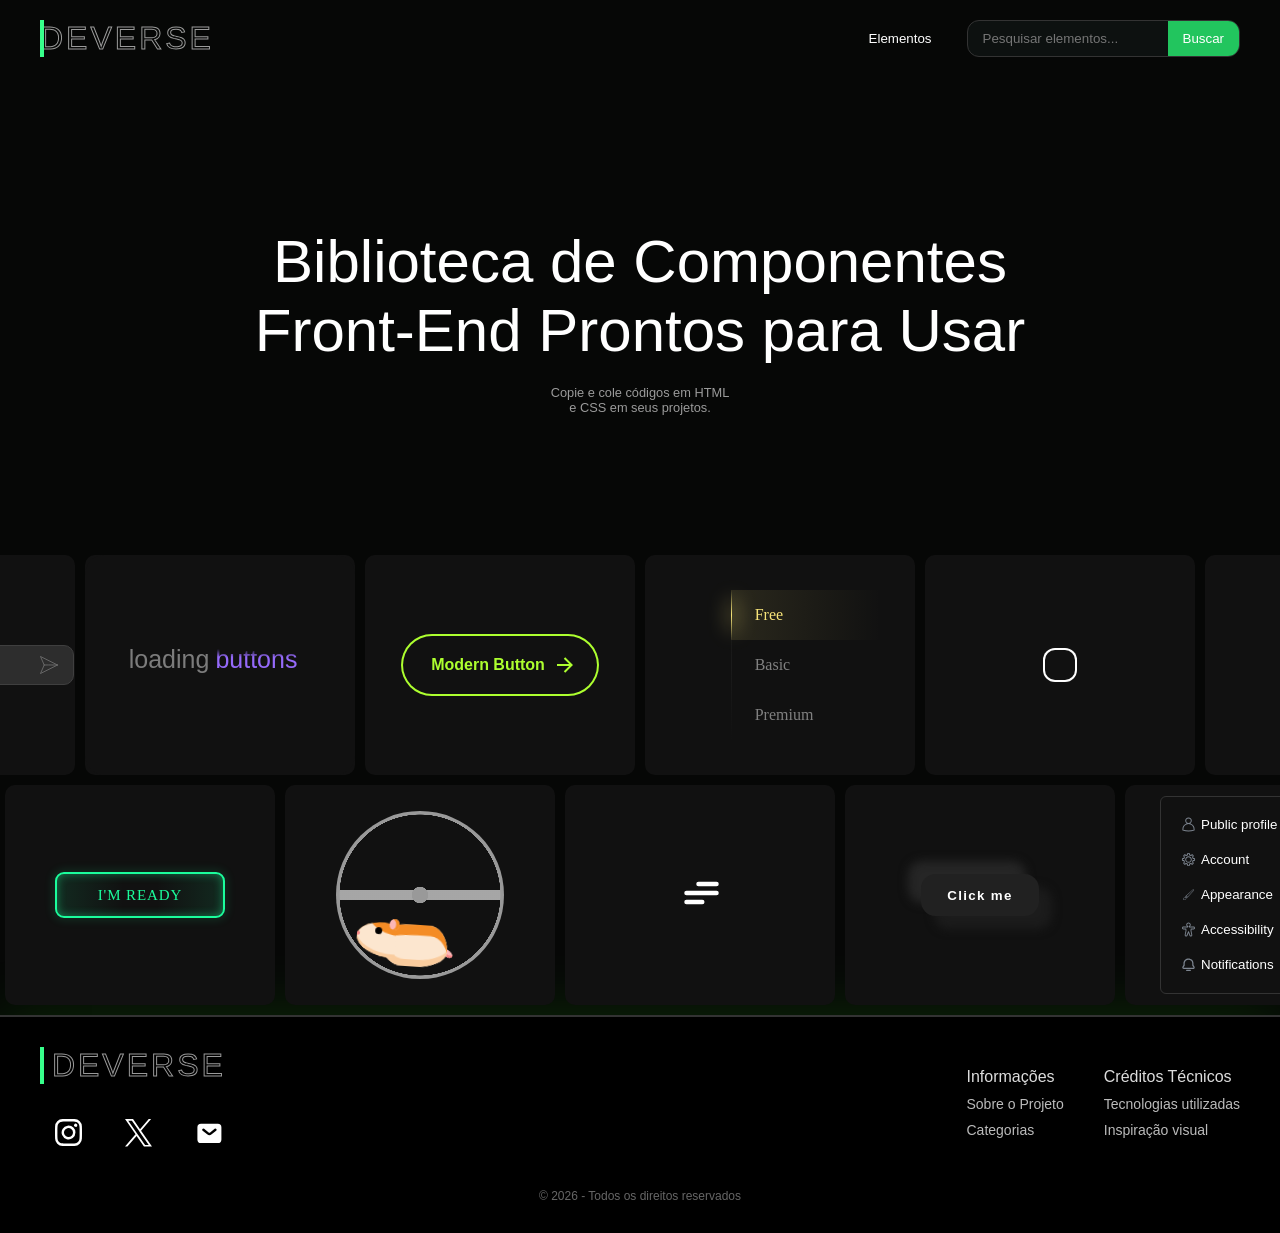
==== commit 0fba5115: "fix: corrigir botao filtro da tela inicial" ====
--- a/index.html
+++ b/index.html
@@ -40,7 +40,7 @@
                   <button class="filtro" data-filtro="loaders">Loaders</button>
                   <button class="filtro" data-filtro="forms">Forms</button>
                   <button class="filtro" data-filtro="radio">
-                    Radio Buttons
+                    Radio
                   </button>
                   <button class="filtro" data-filtro="inputs">Inputs</button>
                 </div>
@@ -56,11 +56,11 @@
         </header>
 
         <!-- TEXTO CENTRAL DA PAGINA -->
-        <div class="txt-central">
-          <p class="txt-maior">
+        <div class="text-center">
+          <p class="text-hero">
             Biblioteca de Componentes Front-End Prontos para Usar
           </p>
-          <p class="txt-menor">
+          <p class="text-small">
             Copie e cole códigos em HTML e CSS em seus projetos.
           </p>
         </div>
@@ -412,9 +412,9 @@
           </div>
         </div>
 
-        <p class="copyright">© 2026 - Todos os direitos reservados</p>
+        <p class="copyright">&copy; 2026 - Todos os direitos reservados</p>
       </footer>
     </div>
-    <script src="./src/assets/js/script.js"></script>
+    <script src="./src/js/script.js"></script>
   </body>
 </html>
--- a/src/css/style.css
+++ b/src/css/style.css
@@ -1,11 +1,15 @@
+@import './components/header.css';
 @import './components/footer.css';
-@import './components/header.css';
+@import './components/cards.css';
+@import './components/ui.css';
+
 
 * {
   margin: 0;
   padding: 0;
   box-sizing: border-box;
 }
+
 :root {
   --bg: #060706;
   --hover: #333;
@@ -16,1125 +20,17 @@
   background-color: var(--bg);
   overflow-x: hidden;
 }
-/* -------------------- BOTAO DE VOLTAR -------------------- */
-.btn-voltar {
-  padding: 8px 16px;
-  border-radius: 4px;
-  text-decoration: none;
-  color: #fff;
-  transition: 0.1s ease-in-out;
-}
-
-.btn-voltar:hover {
-  background-color: #333;
-}
-
-.btn-voltar p {
-  font-family: Arial, Helvetica, sans-serif;
-  font-size: small;
-}
-
-/* -------------------- TEXTO CENTRAL DA PAGINA -------------------- */
-.txt-central {
-  display: flex;
-  flex-direction: column;
-  justify-content: center;
-  align-items: center;
-  margin: 150px 0 140px 0;
-}
-
-.txt-maior {
-  text-align: center;
-  font-size: 60px;
-  width: 820px;
-  color: #fff;
-  font-family: Arial, Helvetica, sans-serif;
-  margin-bottom: 20px;
-}
-
-.txt-menor {
-  text-align: center;
-  font-size: 0.8rem;
-  color: #9b9b9b;
-  width: 180px;
-  font-family: Arial, Helvetica, sans-serif;
-}
-
-/* -------------------- CARDS -------------------- */
-.cards {
-  width: 100%;
-  overflow: hidden;
-  display: flex;
-  flex-direction: column;
-  align-items: center;
-}
-
-.row {
-  display: flex;
-  gap: 10px;
-  margin-bottom: 10px;
-  width: max-content;
-}
-
-.card {
-  width: 270px;
-  background: var(--bg-card);
-  height: 220px;
-  border-radius: 10px;
-  flex-shrink: 0;
-  padding: 20px;
-  display: flex;
-  align-items: center;
-  justify-content: center;
-}
-
-.row-2 {
-  transform: translateX(-80px);
-}
-
-/* ------------------- CARD 1 -------------------- */
-.card-1 .messageBox {
-  width: fit-content;
-  height: 40px;
-  display: flex;
-  align-items: center;
-  justify-content: center;
-  background-color: #2d2d2d;
-  padding: 0 15px;
-  border-radius: 10px;
-  border: 1px solid rgb(63, 63, 63);
-}
-
-.card-1 .messageBox:focus-within {
-  border: 1px solid rgb(110, 110, 110);
-}
-
-.card-1 .fileUploadWrapper {
-  width: fit-content;
-  height: 100%;
-  display: flex;
-  align-items: center;
-  justify-content: center;
-  font-family: Arial, Helvetica, sans-serif;
-}
-
-.card-1 #file {
-  display: none;
-}
-
-.card-1 .fileUploadWrapper label {
-  cursor: pointer;
-  width: fit-content;
-  height: fit-content;
-  display: flex;
-  align-items: center;
-  justify-content: center;
-  position: relative;
-}
-
-.card-1 .fileUploadWrapper label svg {
-  height: 18px;
-}
-
-.card-1 .fileUploadWrapper label svg path {
-  transition: all 0.3s;
-}
-
-.card-1 .fileUploadWrapper label svg circle {
-  transition: all 0.3s;
-}
-
-.card-1 .fileUploadWrapper label:hover svg path {
-  stroke: #fff;
-}
-
-.card-1 .fileUploadWrapper label:hover svg circle {
-  stroke: #fff;
-  fill: #3c3c3c;
-}
-
-.card-1 .fileUploadWrapper label:hover .tooltip {
-  display: block;
-  opacity: 1;
-}
-
-.card-1 .tooltip {
-  position: absolute;
-  top: -40px;
-  display: none;
-  opacity: 0;
-  color: white;
-  font-size: 10px;
-  text-wrap: nowrap;
-  background-color: #000;
-  padding: 6px 10px;
-  border: 1px solid #3c3c3c;
-  border-radius: 5px;
-  box-shadow: 0px 5px 10px rgba(0, 0, 0, 0.596);
-  transition: all 0.3s;
-}
-
-.card-1 #messageInput {
-  width: 200px;
-  height: 100%;
-  background-color: transparent;
-  outline: none;
-  border: none;
-  padding-left: 10px;
-  color: white;
-}
-
-.card-1 #messageInput:focus ~ #sendButton svg path,
-.card-1 #messageInput:valid ~ #sendButton svg path {
-  fill: #3c3c3c;
-  stroke: white;
-}
-
-.card-1 #sendButton {
-  width: fit-content;
-  height: 100%;
-  background-color: transparent;
-  outline: none;
-  border: none;
-  display: flex;
-  align-items: center;
-  justify-content: center;
-  cursor: pointer;
-  transition: all 0.3s;
-}
-
-.card-1 #sendButton svg {
-  height: 18px;
-  transition: all 0.3s;
-}
-
-.card-1 #sendButton svg path {
-  transition: all 0.3s;
-}
-
-.card-1 #sendButton:hover svg path {
-  fill: #3c3c3c;
-  stroke: white;
-}
-
-/* -------------------- CARD 2 -------------------- */
-.card-2 .card {
-  /* color used to softly clip top and bottom of the .words container */
-  --bg-color: #111;
-  background-color: var(--bg-color);
-  padding: 1rem 2rem;
-  border-radius: 1.25rem;
-}
-.card-2 .loader {
-  color: rgb(124, 124, 124);
-  font-family: "Poppins", sans-serif;
-  font-weight: 500;
-  font-size: 25px;
-  -webkit-box-sizing: content-box;
-  box-sizing: content-box;
-  height: 40px;
-  padding: 10px 10px;
-  display: -webkit-box;
-  display: -ms-flexbox;
-  display: flex;
-  border-radius: 8px;
-}
-
-.card-2 .words {
-  overflow: hidden;
-  position: relative;
-}
-.card-2 .words::after {
-  content: "";
-  position: absolute;
-  inset: 0;
-  background: linear-gradient(
-    var(--bg-color) 10%,
-    transparent 30%,
-    transparent 70%,
-    var(--bg-color) 90%
-  );
-  z-index: 20;
-}
-
-.card-2 .word {
-  display: block;
-  height: 100%;
-  padding-left: 6px;
-  color: #956afa;
-  animation: spin_4991 4s infinite;
-}
-
-@keyframes spin_4991 {
-  10% {
-    -webkit-transform: translateY(-102%);
-    transform: translateY(-102%);
-  }
-
-  25% {
-    -webkit-transform: translateY(-100%);
-    transform: translateY(-100%);
-  }
-
-  35% {
-    -webkit-transform: translateY(-202%);
-    transform: translateY(-202%);
-  }
-
-  50% {
-    -webkit-transform: translateY(-200%);
-    transform: translateY(-200%);
-  }
-
-  60% {
-    -webkit-transform: translateY(-302%);
-    transform: translateY(-302%);
-  }
-
-  75% {
-    -webkit-transform: translateY(-300%);
-    transform: translateY(-300%);
-  }
-
-  85% {
-    -webkit-transform: translateY(-402%);
-    transform: translateY(-402%);
-  }
-
-  100% {
-    -webkit-transform: translateY(-400%);
-    transform: translateY(-400%);
-  }
-}
-
-/* -------------------- CARD 3 -------------------- */
-.card-3 .animated-button {
-  position: relative;
-  display: flex;
-  align-items: center;
-  gap: 4px;
-  padding: 16px 36px;
-  border: 4px solid;
-  border-color: transparent;
-  font-size: 16px;
-  background-color: inherit;
-  border-radius: 100px;
-  font-weight: 600;
-  color: greenyellow;
-  box-shadow: 0 0 0 2px greenyellow;
-  cursor: pointer;
-  overflow: hidden;
-  transition: all 0.6s cubic-bezier(0.23, 1, 0.32, 1);
-}
-
-.card-3 .animated-button svg {
-  position: absolute;
-  width: 24px;
-  fill: greenyellow;
-  z-index: 9;
-  transition: all 0.8s cubic-bezier(0.23, 1, 0.32, 1);
-}
-
-.card-3 .animated-button .arr-1 {
-  right: 16px;
-}
-
-.card-3 .animated-button .arr-2 {
-  left: -25%;
-}
-
-.card-3 .animated-button .circle {
-  position: absolute;
-  top: 50%;
-  left: 50%;
-  transform: translate(-50%, -50%);
-  width: 20px;
-  height: 20px;
-  background-color: greenyellow;
-  border-radius: 50%;
-  opacity: 0;
-  transition: all 0.8s cubic-bezier(0.23, 1, 0.32, 1);
-}
-
-.card-3 .animated-button .text {
-  position: relative;
-  z-index: 1;
-  transform: translateX(-12px);
-  transition: all 0.8s cubic-bezier(0.23, 1, 0.32, 1);
-}
-
-.card-3 .animated-button:hover {
-  box-shadow: 0 0 0 12px transparent;
-  color: #212121;
-  border-radius: 12px;
-}
-
-.card-3 .animated-button:hover .arr-1 {
-  right: -25%;
-}
-
-.card-3 .animated-button:hover .arr-2 {
-  left: 16px;
-}
-
-.card-3 .animated-button:hover .text {
-  transform: translateX(12px);
-}
-
-.card-3 .animated-button:hover svg {
-  fill: #212121;
-}
-
-.card-3 .animated-button:active {
-  scale: 0.95;
-  box-shadow: 0 0 0 4px greenyellow;
-}
-
-.card-3 .animated-button:hover .circle {
-  width: 220px;
-  height: 220px;
-  opacity: 1;
-}
-
-/* -------------------- CARD 4 -------------------- */
-.card-4 .radio-container {
-  --main-color: #f7e479;
-  --main-color-opacity: #f7e4791c;
-
-  /* change this according inputs count */
-  --total-radio: 3;
-
-  display: flex;
-  flex-direction: column;
-  position: relative;
-  padding-left: 0.5rem;
-}
-.card-4 .radio-container input {
-  cursor: pointer;
-  appearance: none;
-}
-.card-4 .radio-container .glider-container {
-  position: absolute;
-  left: 0;
-  top: 0;
-  bottom: 0;
-  background: linear-gradient(
-    0deg,
-    rgba(0, 0, 0, 0) 0%,
-    rgba(27, 27, 27, 1) 50%,
-    rgba(0, 0, 0, 0) 100%
-  );
-  width: 1px;
-}
-.card-4 .radio-container .glider-container .glider {
-  position: relative;
-  height: calc(100% / var(--total-radio));
-  width: 100%;
-  background: linear-gradient(
-    0deg,
-    rgba(0, 0, 0, 0) 0%,
-    var(--main-color) 50%,
-    rgba(0, 0, 0, 0) 100%
-  );
-  transition: transform 0.5s cubic-bezier(0.37, 1.95, 0.66, 0.56);
-}
-.card-4 .radio-container .glider-container .glider::before {
-  content: "";
-  position: absolute;
-  height: 60%;
-  width: 300%;
-  top: 50%;
-  transform: translateY(-50%);
-  background: var(--main-color);
-  filter: blur(10px);
-}
-.card-4 .radio-container .glider-container .glider::after {
-  content: "";
-  position: absolute;
-  left: 0;
-  height: 100%;
-  width: 150px;
-  background: linear-gradient(
-    90deg,
-    var(--main-color-opacity) 0%,
-    rgba(0, 0, 0, 0) 100%
-  );
-}
-.card-4 .radio-container label {
-  cursor: pointer;
-  padding: 1rem;
-  position: relative;
-  color: grey;
-  transition: all 0.3s ease-in-out;
-}
-
-.card-4 .radio-container input:checked + label {
-  color: var(--main-color);
-}
-
-.card-4
-  .radio-container
-  input:nth-of-type(1):checked
-  ~ .glider-container
-  .glider {
-  transform: translateY(0);
-}
-
-.card-4
-  .radio-container
-  input:nth-of-type(2):checked
-  ~ .glider-container
-  .glider {
-  transform: translateY(100%);
-}
-
-.card-4
-  .radio-container
-  input:nth-of-type(3):checked
-  ~ .glider-container
-  .glider {
-  transform: translateY(200%);
-}
-
-.card-4
-  .radio-container
-  input:nth-of-type(4):checked
-  ~ .glider-container
-  .glider {
-  transform: translateY(300%);
-}
-
-.card-4
-  .radio-container
-  input:nth-of-type(5):checked
-  ~ .glider-container
-  .glider {
-  transform: translateY(400%);
-}
-
-.card-4
-  .radio-container
-  input:nth-of-type(6):checked
-  ~ .glider-container
-  .glider {
-  transform: translateY(500%);
-}
-
-.card-4
-  .radio-container
-  input:nth-of-type(7):checked
-  ~ .glider-container
-  .glider {
-  transform: translateY(600%);
-}
-
-.card-4
-  .radio-container
-  input:nth-of-type(8):checked
-  ~ .glider-container
-  .glider {
-  transform: translateY(700%);
-}
-
-.card-4
-  .radio-container
-  input:nth-of-type(9):checked
-  ~ .glider-container
-  .glider {
-  transform: translateY(800%);
-}
-
-.card-4
-  .radio-container
-  input:nth-of-type(10):checked
-  ~ .glider-container
-  .glider {
-  transform: translateY(900%);
-}
-
-/* -------------------- CARD 5 -------------------- */
-.card-5 .clear {
-  clear: both;
-}
-
-.card-5 .checkBox {
-  display: block;
-  cursor: pointer;
-  width: 30px;
-  height: 30px;
-  border: 3px solid rgba(255, 255, 255, 0);
-  border-radius: 10px;
-  position: relative;
-  overflow: hidden;
-  box-shadow: 0px 0px 0px 2px #fff;
-}
-
-.card-5 .checkBox div {
-  width: 60px;
-  height: 60px;
-  background-color: #fff;
-  top: -52px;
-  left: -52px;
-  position: absolute;
-  transform: rotateZ(45deg);
-  z-index: 100;
-}
-
-.card-5 .checkBox input[type="checkbox"]:checked + div {
-  left: -10px;
-  top: -10px;
-}
-
-.card-5 .checkBox input[type="checkbox"] {
-  position: absolute;
-  left: 50px;
-  visibility: hidden;
-}
-
-.card-5 .transition {
-  transition: 300ms ease;
-}
-
-/* -------------------- CARD 8 -------------------- */
-.card-8 button {
-  --green: #1bfd9c;
-  font-size: 15px;
-  padding: 0.7em 2.7em;
-  letter-spacing: 0.06em;
-  position: relative;
-  font-family: inherit;
-  border-radius: 0.6em;
-  overflow: hidden;
-  transition: all 0.3s;
-  line-height: 1.4em;
-  border: 2px solid var(--green);
-  background: linear-gradient(
-    to right,
-    rgba(27, 253, 156, 0.1) 1%,
-    transparent 40%,
-    transparent 60%,
-    rgba(27, 253, 156, 0.1) 100%
-  );
-  color: var(--green);
-  box-shadow:
-    inset 0 0 10px rgba(27, 253, 156, 0.4),
-    0 0 9px 3px rgba(27, 253, 156, 0.1);
-}
-
-.card-8 button:hover {
-  color: #82ffc9;
-  box-shadow:
-    inset 0 0 10px rgba(27, 253, 156, 0.6),
-    0 0 9px 3px rgba(27, 253, 156, 0.2);
-}
-
-.card-8 button:before {
-  content: "";
-  position: absolute;
-  left: -4em;
-  width: 4em;
-  height: 100%;
-  top: 0;
-  transition: transform 0.4s ease-in-out;
-  background: linear-gradient(
-    to right,
-    transparent 1%,
-    rgba(27, 253, 156, 0.1) 40%,
-    rgba(27, 253, 156, 0.1) 60%,
-    transparent 100%
-  );
-}
-
-.card-8 button:hover:before {
-  transform: translateX(15em);
-}
-
-/* -------------------- CARD 9 -------------------- */
-.card-9 .wheel-and-hamster {
-  --dur: 1s;
-  position: relative;
-  width: 12em;
-  height: 12em;
-  font-size: 14px;
-}
-
-.card-9 .wheel,
-.card-9 .hamster,
-.card-9 .hamster div,
-.card-9 .spoke {
-  position: absolute;
-}
-
-.card-9 .wheel,
-.card-9 .spoke {
-  border-radius: 50%;
-  top: 0;
-  left: 0;
-  width: 100%;
-  height: 100%;
-}
-
-.card-9 .wheel {
-  background: radial-gradient(
-    100% 100% at center,
-    hsla(0, 0%, 60%, 0) 47.8%,
-    hsl(0, 0%, 60%) 48%
-  );
-  z-index: 2;
-}
-
-.card-9 .hamster {
-  animation: hamster var(--dur) ease-in-out infinite;
-  top: 50%;
-  left: calc(50% - 3.5em);
-  width: 7em;
-  height: 3.75em;
-  transform: rotate(4deg) translate(-0.8em, 1.85em);
-  transform-origin: 50% 0;
-  z-index: 1;
-}
-
-.card-9 .hamster__head {
-  animation: hamsterHead var(--dur) ease-in-out infinite;
-  background: hsl(30, 90%, 55%);
-  border-radius: 70% 30% 0 100% / 40% 25% 25% 60%;
-  box-shadow:
-    0 -0.25em 0 hsl(30, 90%, 80%) inset,
-    0.75em -1.55em 0 hsl(30, 90%, 90%) inset;
-  top: 0;
-  left: -2em;
-  width: 2.75em;
-  height: 2.5em;
-  transform-origin: 100% 50%;
-}
-
-.card-9 .hamster__ear {
-  animation: hamsterEar var(--dur) ease-in-out infinite;
-  background: hsl(0, 90%, 85%);
-  border-radius: 50%;
-  box-shadow: -0.25em 0 hsl(30, 90%, 55%) inset;
-  top: -0.25em;
-  right: -0.25em;
-  width: 0.75em;
-  height: 0.75em;
-  transform-origin: 50% 75%;
-}
-
-.card-9 .hamster__eye {
-  animation: hamsterEye var(--dur) linear infinite;
-  background-color: hsl(0, 0%, 0%);
-  border-radius: 50%;
-  top: 0.375em;
-  left: 1.25em;
-  width: 0.5em;
-  height: 0.5em;
-}
-
-.card-9 .hamster__nose {
-  background: hsl(0, 90%, 75%);
-  border-radius: 35% 65% 85% 15% / 70% 50% 50% 30%;
-  top: 0.75em;
-  left: 0;
-  width: 0.2em;
-  height: 0.25em;
-}
-
-.card-9 .hamster__body {
-  animation: hamsterBody var(--dur) ease-in-out infinite;
-  background: hsl(30, 90%, 90%);
-  border-radius: 50% 30% 50% 30% / 15% 60% 40% 40%;
-  box-shadow:
-    0.1em 0.75em 0 hsl(30, 90%, 55%) inset,
-    0.15em -0.5em 0 hsl(30, 90%, 80%) inset;
-  top: 0.25em;
-  left: 2em;
-  width: 4.5em;
-  height: 3em;
-  transform-origin: 17% 50%;
-  transform-style: preserve-3d;
-}
-
-.card-9 .hamster__limb--fr,
-.card-9 .hamster__limb--fl {
-  clip-path: polygon(0 0, 100% 0, 70% 80%, 60% 100%, 0% 100%, 40% 80%);
-  top: 2em;
-  left: 0.5em;
-  width: 1em;
-  height: 1.5em;
-  transform-origin: 50% 0;
-}
-
-.card-9 .hamster__limb--fr {
-  animation: hamsterFRLimb var(--dur) linear infinite;
-  background: linear-gradient(hsl(30, 90%, 80%) 80%, hsl(0, 90%, 75%) 80%);
-  transform: rotate(15deg) translateZ(-1px);
-}
-
-.hamster__limb--fl {
-  animation: hamsterFLLimb var(--dur) linear infinite;
-  background: linear-gradient(hsl(30, 90%, 90%) 80%, hsl(0, 90%, 85%) 80%);
-  transform: rotate(15deg);
-}
-
-.card-9 .hamster__limb--br,
-.hamster__limb--bl {
-  border-radius: 0.75em 0.75em 0 0;
-  clip-path: polygon(
-    0 0,
-    100% 0,
-    100% 30%,
-    70% 90%,
-    70% 100%,
-    30% 100%,
-    40% 90%,
-    0% 30%
-  );
-  top: 1em;
-  left: 2.8em;
-  width: 1.5em;
-  height: 2.5em;
-  transform-origin: 50% 30%;
-}
-
-.card-9 .hamster__limb--br {
-  animation: hamsterBRLimb var(--dur) linear infinite;
-  background: linear-gradient(hsl(30, 90%, 80%) 90%, hsl(0, 90%, 75%) 90%);
-  transform: rotate(-25deg) translateZ(-1px);
-}
-
-.card-9 .hamster__limb--bl {
-  animation: hamsterBLLimb var(--dur) linear infinite;
-  background: linear-gradient(hsl(30, 90%, 90%) 90%, hsl(0, 90%, 85%) 90%);
-  transform: rotate(-25deg);
-}
-
-.card-9 .hamster__tail {
-  animation: hamsterTail var(--dur) linear infinite;
-  background: hsl(0, 90%, 85%);
-  border-radius: 0.25em 50% 50% 0.25em;
-  box-shadow: 0 -0.2em 0 hsl(0, 90%, 75%) inset;
-  top: 1.5em;
-  right: -0.5em;
-  width: 1em;
-  height: 0.5em;
-  transform: rotate(30deg) translateZ(-1px);
-  transform-origin: 0.25em 0.25em;
-}
-
-.card-9 .spoke {
-  animation: spoke var(--dur) linear infinite;
-  background:
-    radial-gradient(
-      100% 100% at center,
-      hsl(0, 0%, 60%) 4.8%,
-      hsla(0, 0%, 60%, 0) 5%
-    ),
-    linear-gradient(
-        hsla(0, 0%, 55%, 0) 46.9%,
-        hsl(0, 0%, 65%) 47% 52.9%,
-        hsla(0, 0%, 65%, 0) 53%
-      )
-      50% 50% / 99% 99% no-repeat;
-}
-
-/* -------------------- CARD 10 -------------------- */
-.card-10 .hamburger {
-  cursor: pointer;
-}
-
-.card-10 .hamburger input {
-  display: none;
-}
-
-.card-10 .hamburger svg {
-  /* The size of the SVG defines the overall size */
-  height: 3em;
-  /* Define the transition for transforming the SVG */
-  transition: transform 600ms cubic-bezier(0.4, 0, 0.2, 1);
-}
-
-.card-10 .line {
-  fill: none;
-  stroke: white;
-  stroke-linecap: round;
-  stroke-linejoin: round;
-  stroke-width: 3;
-  /* Define the transition for transforming the Stroke */
-  transition:
-    stroke-dasharray 600ms cubic-bezier(0.4, 0, 0.2, 1),
-    stroke-dashoffset 600ms cubic-bezier(0.4, 0, 0.2, 1);
-}
-
-.card-10 .line-top-bottom {
-  stroke-dasharray: 12 63;
-}
-
-.card-10 .hamburger input:checked + svg {
-  transform: rotate(-45deg);
-}
-
-.card-10 .hamburger input:checked + svg .line-top-bottom {
-  stroke-dasharray: 20 300;
-  stroke-dashoffset: -32.42;
-}
-
-/* -------------------- CARD 11 -------------------- */
-.card-11 button {
-  --hover-shadows: 16px 16px 33px #121212, -16px -16px 33px #303030;
-  --accent: fuchsia;
-  font-weight: bold;
-  letter-spacing: 0.1em;
-  border: none;
-  border-radius: 1.1em;
-  background-color: #212121;
-  cursor: pointer;
-  color: white;
-  padding: 1em 2em;
-  transition:
-    box-shadow ease-in-out 0.3s,
-    background-color ease-in-out 0.1s,
-    letter-spacing ease-in-out 0.1s,
-    transform ease-in-out 0.1s;
-  box-shadow:
-    13px 13px 10px #1c1c1c,
-    -13px -13px 10px #262626;
-}
-
-.card-11 button:hover {
-  box-shadow: var(--hover-shadows);
-}
-
-.card-11 button:active {
-  box-shadow:
-    var(--hover-shadows),
-    var(--accent) 0px 0px 30px 5px;
-  background-color: var(--accent);
-  transform: scale(0.95);
-}
-
-/* -------------------- CARD 12 -------------------- */
-.input {
-  display: flex;
-  flex-direction: column;
-  width: 200px;
-  background-color: #0d1117;
-  justify-content: center;
-  border-radius: 5px;
-}
-
-.value {
-  background-color: transparent;
-  border: none;
-  padding: 10px;
-  color: white;
-  display: flex;
-  position: relative;
-  gap: 5px;
-  cursor: pointer;
-  border-radius: 4px;
-}
-
-.value:not(:active):hover,
-.value:focus {
-  background-color: #21262c;
-}
-
-.value:focus,
-.value:active {
-  background-color: #1a1f24;
-  outline: none;
-}
-
-.value::before {
-  content: "";
-  position: absolute;
-  top: 5px;
-  left: -10px;
-  width: 5px;
-  height: 80%;
-  background-color: #2f81f7;
-  border-radius: 5px;
-  opacity: 0;
-}
-
-.value:focus::before,
-.value:active::before {
-  opacity: 1;
-}
-
-.value svg {
-  width: 15px;
-}
-
-@keyframes hamster {
-  from,
-  to {
-    transform: rotate(4deg) translate(-0.8em, 1.85em);
-  }
-
-  50% {
-    transform: rotate(0) translate(-0.8em, 1.85em);
-  }
-}
-
-@keyframes hamsterHead {
-  from,
-  25%,
-  50%,
-  75%,
-  to {
-    transform: rotate(0);
-  }
-
-  12.5%,
-  37.5%,
-  62.5%,
-  87.5% {
-    transform: rotate(8deg);
-  }
-}
-
-@keyframes hamsterEye {
-  from,
-  90%,
-  to {
-    transform: scaleY(1);
-  }
-
-  95% {
-    transform: scaleY(0);
-  }
-}
-
-@keyframes hamsterEar {
-  from,
-  25%,
-  50%,
-  75%,
-  to {
-    transform: rotate(0);
-  }
-
-  12.5%,
-  37.5%,
-  62.5%,
-  87.5% {
-    transform: rotate(12deg);
-  }
-}
-
-@keyframes hamsterBody {
-  from,
-  25%,
-  50%,
-  75%,
-  to {
-    transform: rotate(0);
-  }
-
-  12.5%,
-  37.5%,
-  62.5%,
-  87.5% {
-    transform: rotate(-2deg);
-  }
-}
-
-@keyframes hamsterFRLimb {
-  from,
-  25%,
-  50%,
-  75%,
-  to {
-    transform: rotate(50deg) translateZ(-1px);
-  }
-
-  12.5%,
-  37.5%,
-  62.5%,
-  87.5% {
-    transform: rotate(-30deg) translateZ(-1px);
-  }
-}
-
-@keyframes hamsterFLLimb {
-  from,
-  25%,
-  50%,
-  75%,
-  to {
-    transform: rotate(-30deg);
-  }
-
-  12.5%,
-  37.5%,
-  62.5%,
-  87.5% {
-    transform: rotate(50deg);
-  }
-}
-
-@keyframes hamsterBRLimb {
-  from,
-  25%,
-  50%,
-  75%,
-  to {
-    transform: rotate(-60deg) translateZ(-1px);
-  }
-
-  12.5%,
-  37.5%,
-  62.5%,
-  87.5% {
-    transform: rotate(20deg) translateZ(-1px);
-  }
-}
-
-@keyframes hamsterBLLimb {
-  from,
-  25%,
-  50%,
-  75%,
-  to {
-    transform: rotate(20deg);
-  }
-
-  12.5%,
-  37.5%,
-  62.5%,
-  87.5% {
-    transform: rotate(-60deg);
-  }
-}
-
-@keyframes hamsterTail {
-  from,
-  25%,
-  50%,
-  75%,
-  to {
-    transform: rotate(30deg) translateZ(-1px);
-  }
-
-  12.5%,
-  37.5%,
-  62.5%,
-  87.5% {
-    transform: rotate(10deg) translateZ(-1px);
-  }
-}
-
-@keyframes spoke {
-  from {
-    transform: rotate(0);
-  }
-
-  to {
-    transform: rotate(-1turn);
-  }
-}
 
 ul {
   list-style: none;
+}
+
+.page-container {
+  display: flex;
+  flex-direction: column;
+  min-height: 100vh;
+}
+
+.content-wrap {
+  flex: 1;
 }
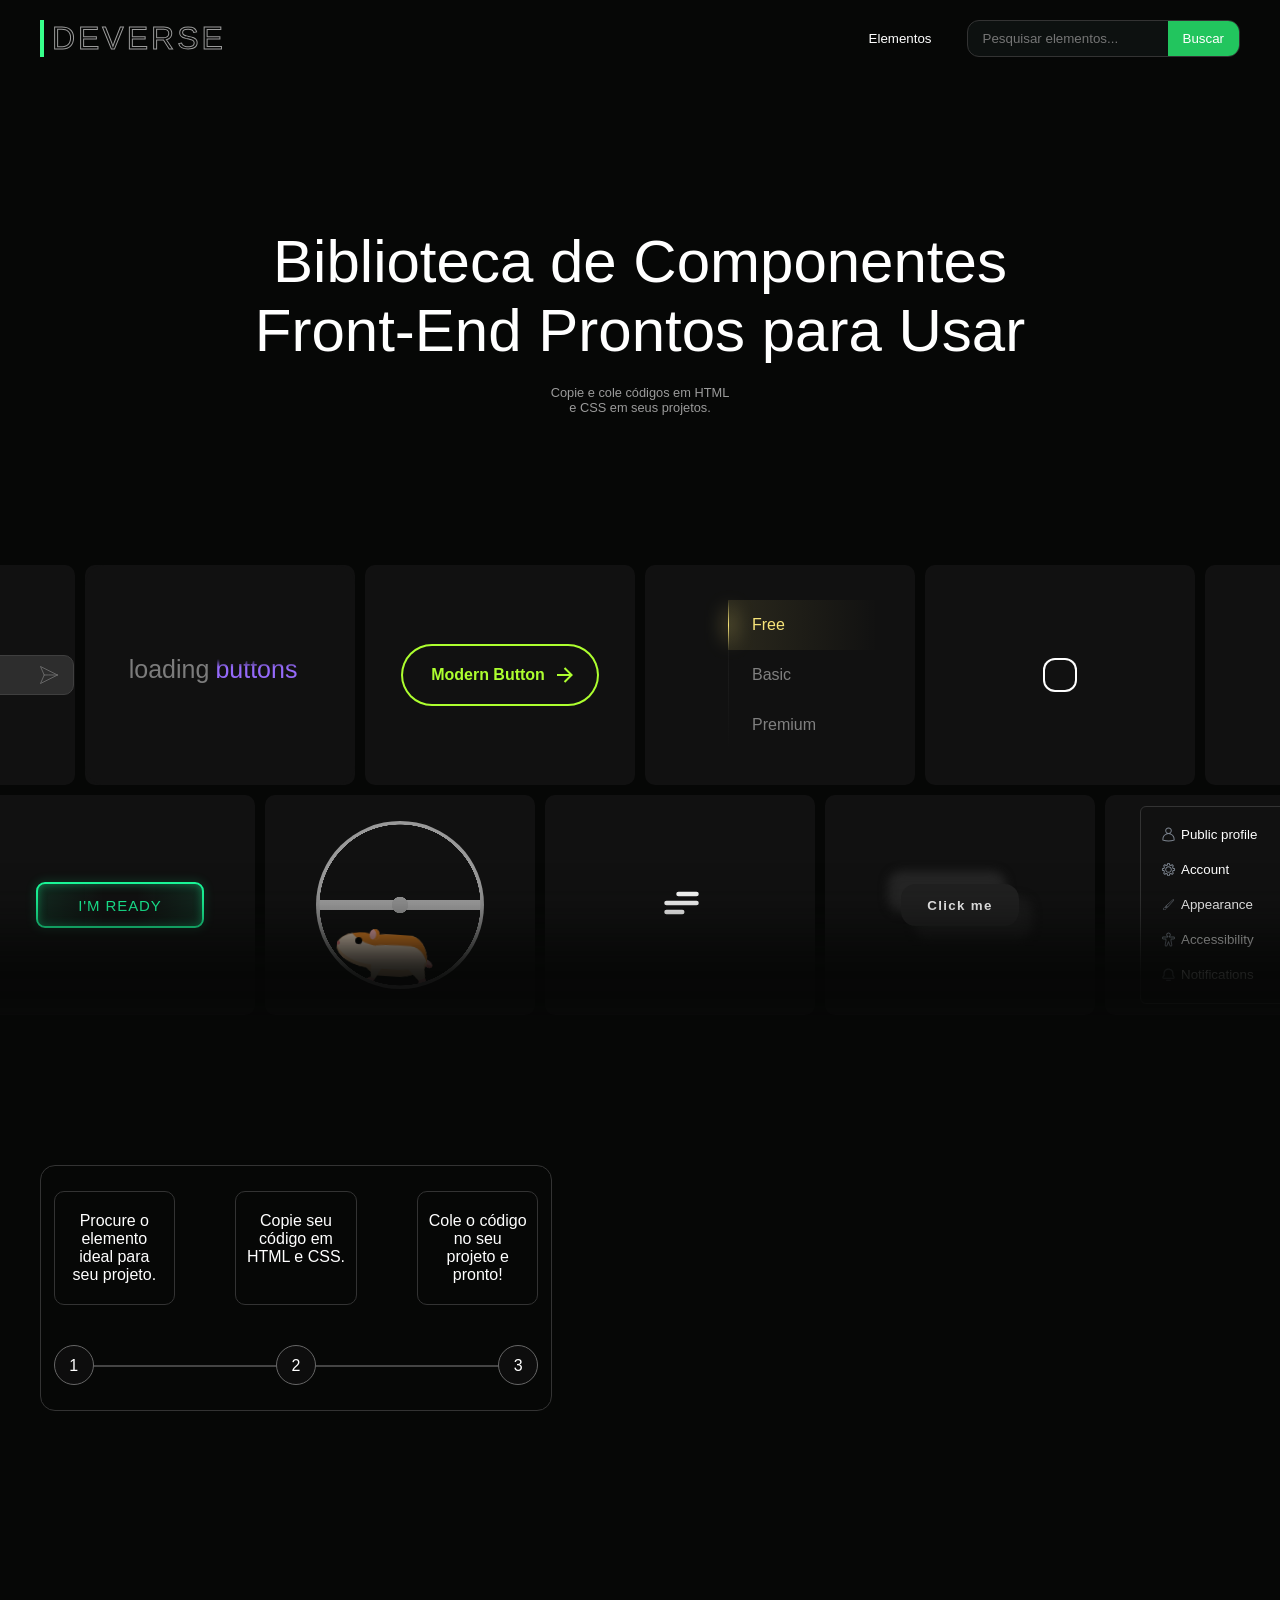
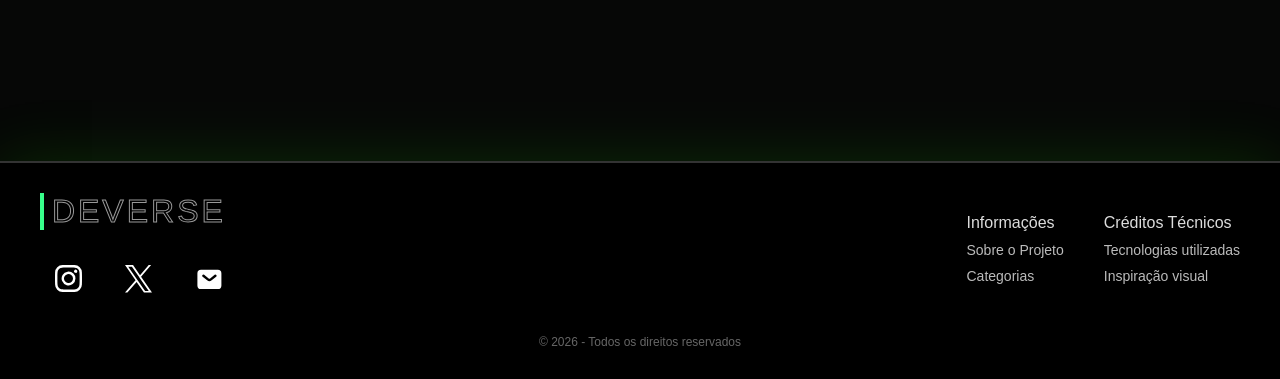
==== commit e8e215fe: "feat: adicionando o passo a passo" ====
--- a/index.html
+++ b/index.html
@@ -15,9 +15,11 @@
         <header id="cabecalho">
           <!-- LOGO -->
           <div class="logo">
-            <button class="botao-logo">
-              <span class="texto-botao-real">deverse</span>
-              <span class="texto-botao-hover" aria-hidden="true">deverse</span>
+            <button class="botao-logo" data-text="Deverse">
+              <span class="texto-botao-real">&nbsp;deverse&nbsp;</span>
+              <span aria-hidden="true" class="texto-botao-hover"
+                >&nbsp;deverse&nbsp;</span
+              >
             </button>
           </div>
 
@@ -39,9 +41,7 @@
                 <div class="painel-coluna">
                   <button class="filtro" data-filtro="loaders">Loaders</button>
                   <button class="filtro" data-filtro="forms">Forms</button>
-                  <button class="filtro" data-filtro="radio">
-                    Radio
-                  </button>
+                  <button class="filtro" data-filtro="radio">Radio</button>
                   <button class="filtro" data-filtro="inputs">Inputs</button>
                 </div>
               </div>
@@ -67,7 +67,7 @@
 
         <!-- CARDS DA TELA INICIAL -->
         <section class="cards">
-          <div class="row row-1">
+          <div class="row row-1 mb-10 mt-10">
             <article class="card card-1">
               <div class="messageBox">
                 <div class="fileUploadWrapper">
@@ -323,12 +323,36 @@
           </div>
         </section>
       </div>
+
+      <section class="steps">
+        <div class="steps-container">
+          <div class="steps-cards">
+            <div class="step-card">
+              Procure o elemento ideal para seu projeto.
+            </div>
+            <div class="step-card">Copie seu código em HTML e CSS.</div>
+            <div class="step-card">Cole o código no seu projeto e pronto!</div>
+          </div>
+
+          <div class="steps-line">
+            <div class="step step-1">
+              <span>1</span>
+            </div>
+            <div class="step step-2">
+              <span>2</span>
+            </div>
+            <div class="step step-3">
+              <span>3</span>
+            </div>
+          </div>
+        </div>
+      </section>
+
       <!-- RODAPE DA PAGINA -->
       <footer id="footer">
         <div class="container-footer">
           <div class="logo-contatos">
             <div class="logo">
-              <!-- REMOVIDO DIV DUPLICADA -->
               <button class="botao-logo" data-text="Deverse">
                 <span class="texto-botao-real">&nbsp;deverse&nbsp;</span>
                 <span aria-hidden="true" class="texto-botao-hover"
@@ -395,8 +419,6 @@
           <div class="info-creditos">
             <div class="informacoes">
               <p class="title-link">Informações</p>
-
-              <!-- REMOVEI <p> DENTRO DO <a> -->
               <a href="./src/pages/sobreProjeto.html" class="footer-link"
                 >Sobre o Projeto</a
               >
@@ -405,7 +427,6 @@
 
             <div class="creditos-tecnicos">
               <p class="title-link">Créditos Técnicos</p>
-
               <a href="" class="footer-link">Tecnologias utilizadas</a>
               <a href="" class="footer-link">Inspiração visual</a>
             </div>
--- a/src/css/style.css
+++ b/src/css/style.css
@@ -2,7 +2,7 @@
 @import './components/footer.css';
 @import './components/cards.css';
 @import './components/ui.css';
-
+@import './components/steps.css';
 
 * {
   margin: 0;
@@ -19,6 +19,8 @@
 body {
   background-color: var(--bg);
   overflow-x: hidden;
+  font-family: Arial, sans-serif;
+  color: #fff;
 }
 
 ul {
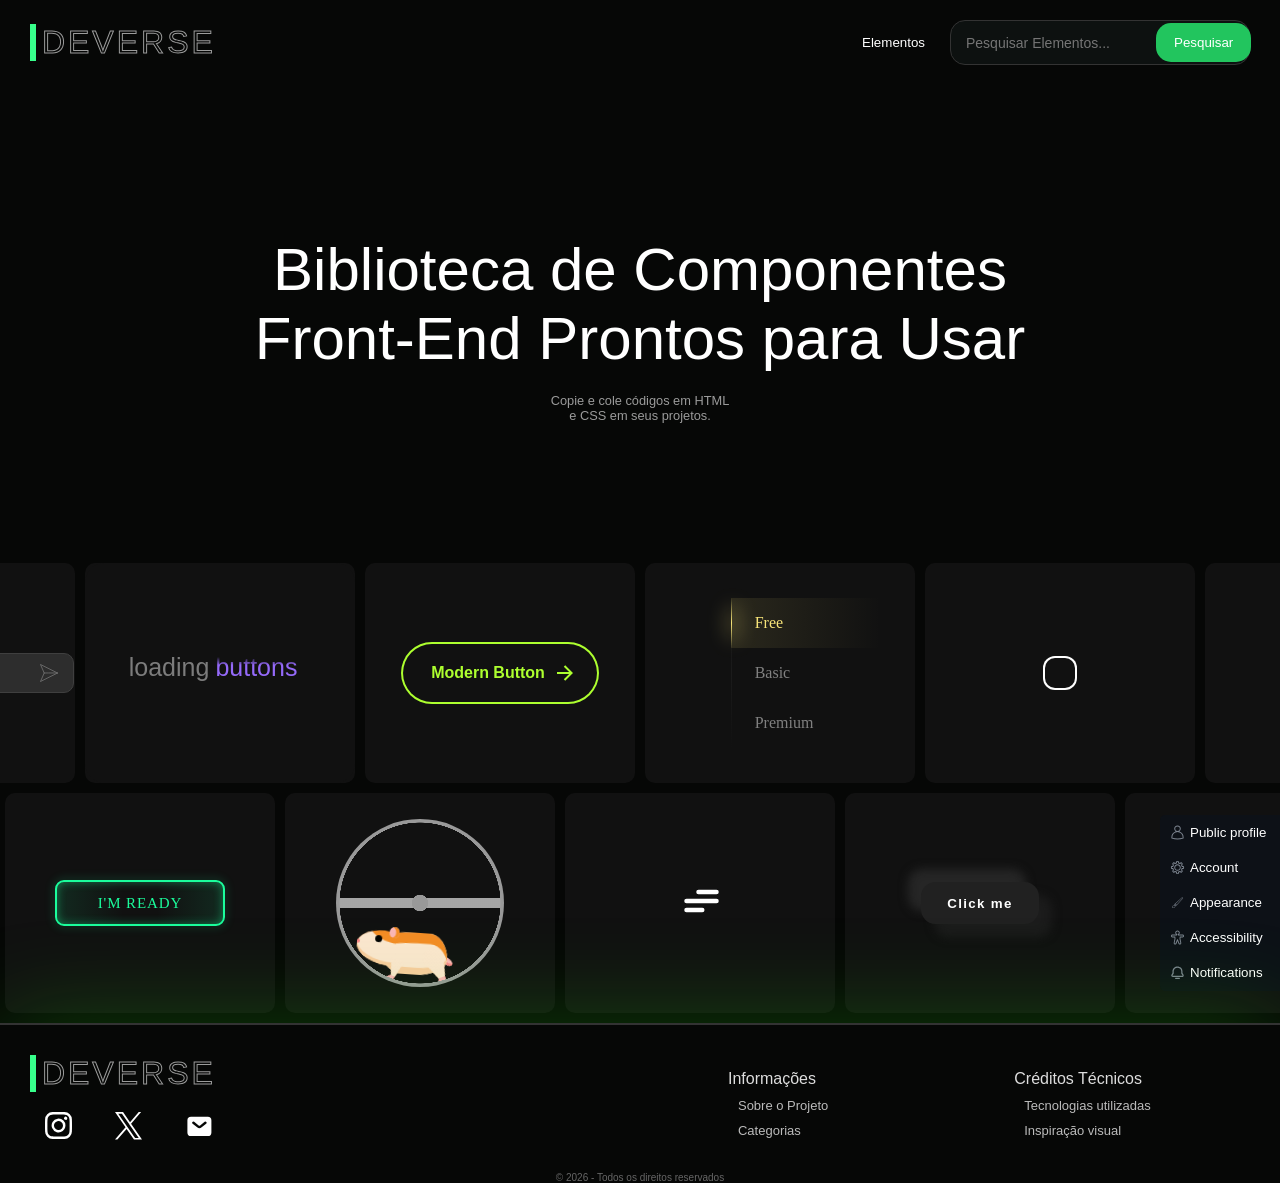
==== commit 31f6c8d2: "Revert "17-Arrumando as bases" This reverts commit 7eef22a46cdb17dda44ea59da1fe1c59a9706cf3, reversi" ====
--- a/index.html
+++ b/index.html
@@ -1,441 +1,326 @@
 <!doctype html>
 <html lang="pt-br">
-  <head>
+
+<head>
     <meta charset="UTF-8" />
     <meta name="viewport" content="width=device-width, initial-scale=1.0" />
     <link rel="stylesheet" href="./src/css/style.css" />
     <title>Deverse</title>
-  </head>
-
-  <body>
-    <div class="page-container">
-      <!--Contem toda a pagina-->
-      <div class="content-wrap">
-        <!--Contem tudo menos o footer-->
-        <header id="cabecalho">
-          <!-- LOGO -->
-          <div class="logo">
+</head>
+
+<body>
+    <div class="page-container"> <!--Contem toda a pagina-->
+    <div class="content-wrap">  <!--Contem tudo menos o footer-->
+    <header id="cabecalho">
+        <!-- LOGO -->
+        <div class="logo">
             <button class="botao-logo" data-text="Deverse">
-              <span class="texto-botao-real">&nbsp;deverse&nbsp;</span>
-              <span aria-hidden="true" class="texto-botao-hover"
-                >&nbsp;deverse&nbsp;</span
-              >
+                <span class="texto-botao-real">&nbsp;deverse&nbsp;</span>
+                <span aria-hidden="true" class="texto-botao-hover">&nbsp;deverse&nbsp;</span>
             </button>
-          </div>
-
-          <!-- NAV + AÇÕES -->
-          <div class="header-actions">
-            <!-- FILTROS -->
-            <div class="filtro-wrapper">
-              <button id="btnfiltro" class="btn-filtro">Elementos</button>
-
-              <div id="painelfiltro" class="painel-filtro">
-                <div class="painel-coluna">
-                  <button class="filtro ativo" data-filtro="all">All</button>
-                  <button class="filtro" data-filtro="buttons">Buttons</button>
-                  <button class="filtro" data-filtro="checkboxes">
-                    Checkboxes
-                  </button>
-                  <button class="filtro" data-filtro="cards">Cards</button>
-                </div>
-                <div class="painel-coluna">
-                  <button class="filtro" data-filtro="loaders">Loaders</button>
-                  <button class="filtro" data-filtro="forms">Forms</button>
-                  <button class="filtro" data-filtro="radio">Radio</button>
-                  <button class="filtro" data-filtro="inputs">Inputs</button>
-                </div>
-              </div>
+        </div>
+        <div class="nav-filtros">
+            <div class="containerfilter">
+                <!-- FILTRO -->
+                <nav class="navbar">
+                    <button id="btnfiltro" class="btn-filtro">Elementos</button>
+                </nav>
+                <!-- PAINEL OCULTO DO BOTAO DOS FILTROS -->
+                <div id="painelfiltro" class="painel-filtro">
+                    <div class="painelcoluna1">
+                        <button class="filtro ativo" data-filtro="all">All</button>
+                        <button class="filtro" data-filtro="buttons">Buttons</button>
+                        <button class="filtro" data-filtro="checkboxes">Checkboxes</button>
+                        <button class="filtro" data-filtro="cards">Cards</button>
+                    </div>
+                    <div class="painelcoluna2">
+                        <button class="filtro" data-filtro="loaders">Loaders</button>
+                        <button class="filtro" data-filtro="forms">Forms</button>
+                        <button class="filtro" data-filtro="radio">Radio Buttons</button>
+                        <button class="filtro" data-filtro="inputs">Inputs</button>
+                    </div>
+                </div>
             </div>
-
-            <!-- BUSCA -->
-            <div class="search-box">
-              <input type="search" placeholder="Pesquisar elementos..." />
-              <button>Buscar</button>
+            <div class="search-box" id="searchbox">
+                <input type="search" placeholder="Pesquisar Elementos..." />
+                <button>Pesquisar</button>
             </div>
-          </div>
-        </header>
-
-        <!-- TEXTO CENTRAL DA PAGINA -->
-        <div class="text-center">
-          <p class="text-hero">
+        </div>
+    </header>
+
+    <!-- TEXTO CENTRAL DA PAGINA -->
+    <div class="txt-central">
+        <p class="txt-maior">
             Biblioteca de Componentes Front-End Prontos para Usar
-          </p>
-          <p class="text-small">
+        </p>
+        <p class="txt-menor">
             Copie e cole códigos em HTML e CSS em seus projetos.
-          </p>
-        </div>
-
-        <!-- CARDS DA TELA INICIAL -->
-        <section class="cards">
-          <div class="row row-1 mb-10 mt-10">
+        </p>
+    </div>
+
+    <!-- CARDS DA TELA INICIAL -->
+    <section class="cards">
+        <div class="row row-1">
+
             <article class="card card-1">
-              <div class="messageBox">
-                <div class="fileUploadWrapper">
-                  <label for="file">
-                    <svg
-                      xmlns="http://www.w3.org/2000/svg"
-                      fill="none"
-                      viewBox="0 0 337 337"
-                    >
-                      <circle
-                        stroke-width="20"
-                        stroke="#6c6c6c"
-                        fill="none"
-                        r="158.5"
-                        cy="168.5"
-                        cx="168.5"
-                      ></circle>
-                      <path
-                        stroke-linecap="round"
-                        stroke-width="25"
-                        stroke="#6c6c6c"
-                        d="M167.759 79V259"
-                      ></path>
-                      <path
-                        stroke-linecap="round"
-                        stroke-width="25"
-                        stroke="#6c6c6c"
-                        d="M79 167.138H259"
-                      ></path>
+                    <div class="messageBox">
+                        <div class="fileUploadWrapper">
+                            <label for="file">
+                                <svg xmlns="http://www.w3.org/2000/svg" fill="none" viewBox="0 0 337 337">
+                                    <circle stroke-width="20" stroke="#6c6c6c" fill="none" r="158.5" cy="168.5"
+                                        cx="168.5"></circle>
+                                    <path stroke-linecap="round" stroke-width="25" stroke="#6c6c6c" d="M167.759 79V259">
+                                    </path>
+                                    <path stroke-linecap="round" stroke-width="25" stroke="#6c6c6c" d="M79 167.138H259">
+                                    </path>
+                                </svg>
+                                <span class="tooltip">Add an image</span>
+                            </label>
+                            <input type="file" id="file" name="file" />
+                        </div>
+                        <input required="" placeholder="Message..." type="text" id="messageInput" />
+                        <button id="sendButton">
+                            <svg xmlns="http://www.w3.org/2000/svg" fill="none" viewBox="0 0 664 663">
+                                <path fill="none"
+                                    d="M646.293 331.888L17.7538 17.6187L155.245 331.888M646.293 331.888L17.753 646.157L155.245 331.888M646.293 331.888L318.735 330.228L155.245 331.888">
+                                </path>
+                                <path stroke-linejoin="round" stroke-linecap="round" stroke-width="33.67"
+                                    stroke="#6c6c6c"
+                                    d="M646.293 331.888L17.7538 17.6187L155.245 331.888M646.293 331.888L17.753 646.157L155.245 331.888M646.293 331.888L318.735 330.228L155.245 331.888">
+                                </path>
+                            </svg>
+                        </button>
+                    </div>
+            </article>
+            
+            <article class="card card-2">
+                <div class="card">
+                    <div class="loader">
+                        <p>loading</p>
+                        <div class="words">
+                            <span class="word">buttons</span>
+                            <span class="word">forms</span>
+                            <span class="word">switches</span>
+                            <span class="word">cards</span>
+                            <span class="word">buttons</span>
+                        </div>
+                    </div>
+                </div>
+            </article>
+            
+            <article class="card card-3">
+                <button class="animated-button">
+                    <svg viewBox="0 0 24 24" class="arr-2" xmlns="http://www.w3.org/2000/svg">
+                        <path
+                            d="M16.1716 10.9999L10.8076 5.63589L12.2218 4.22168L20 11.9999L12.2218 19.778L10.8076 18.3638L16.1716 12.9999H4V10.9999H16.1716Z">
+                        </path>
                     </svg>
-                    <span class="tooltip">Add an image</span>
-                  </label>
-                  <input type="file" id="file" name="file" />
-                </div>
-                <input
-                  required=""
-                  placeholder="Message..."
-                  type="text"
-                  id="messageInput"
-                />
-                <button id="sendButton">
-                  <svg
-                    xmlns="http://www.w3.org/2000/svg"
-                    fill="none"
-                    viewBox="0 0 664 663"
-                  >
-                    <path
-                      fill="none"
-                      d="M646.293 331.888L17.7538 17.6187L155.245 331.888M646.293 331.888L17.753 646.157L155.245 331.888M646.293 331.888L318.735 330.228L155.245 331.888"
-                    ></path>
-                    <path
-                      stroke-linejoin="round"
-                      stroke-linecap="round"
-                      stroke-width="33.67"
-                      stroke="#6c6c6c"
-                      d="M646.293 331.888L17.7538 17.6187L155.245 331.888M646.293 331.888L17.753 646.157L155.245 331.888M646.293 331.888L318.735 330.228L155.245 331.888"
-                    ></path>
-                  </svg>
+                    <span class="text">Modern Button</span>
+                    <span class="circle"></span>
+                    <svg viewBox="0 0 24 24" class="arr-1" xmlns="http://www.w3.org/2000/svg">
+                        <path
+                            d="M16.1716 10.9999L10.8076 5.63589L12.2218 4.22168L20 11.9999L12.2218 19.778L10.8076 18.3638L16.1716 12.9999H4V10.9999H16.1716Z">
+                        </path>
+                    </svg>
                 </button>
-              </div>
-            </article>
-
-            <article class="card card-2">
-              <div class="card">
-                <div class="loader">
-                  <p>loading</p>
-                  <div class="words">
-                    <span class="word">buttons</span>
-                    <span class="word">forms</span>
-                    <span class="word">switches</span>
-                    <span class="word">cards</span>
-                    <span class="word">buttons</span>
-                  </div>
-                </div>
-              </div>
-            </article>
-
-            <article class="card card-3">
-              <button class="animated-button">
-                <svg
-                  viewBox="0 0 24 24"
-                  class="arr-2"
-                  xmlns="http://www.w3.org/2000/svg"
-                >
-                  <path
-                    d="M16.1716 10.9999L10.8076 5.63589L12.2218 4.22168L20 11.9999L12.2218 19.778L10.8076 18.3638L16.1716 12.9999H4V10.9999H16.1716Z"
-                  ></path>
-                </svg>
-                <span class="text">Modern Button</span>
-                <span class="circle"></span>
-                <svg
-                  viewBox="0 0 24 24"
-                  class="arr-1"
-                  xmlns="http://www.w3.org/2000/svg"
-                >
-                  <path
-                    d="M16.1716 10.9999L10.8076 5.63589L12.2218 4.22168L20 11.9999L12.2218 19.778L10.8076 18.3638L16.1716 12.9999H4V10.9999H16.1716Z"
-                  ></path>
-                </svg>
-              </button>
             </article>
 
             <article class="card card-4">
-              <div class="radio-container">
-                <input checked="" id="radio-free" name="radio" type="radio" />
-                <label for="radio-free">Free</label>
-                <input id="radio-basic" name="radio" type="radio" />
-                <label for="radio-basic">Basic</label>
-                <input id="radio-premium" name="radio" type="radio" />
-                <label for="radio-premium">Premium</label>
-                <div class="glider-container">
-                  <div class="glider"></div>
-                </div>
-              </div>
+                <div class="radio-container">
+                    <input checked="" id="radio-free" name="radio" type="radio" />
+                    <label for="radio-free">Free</label>
+                    <input id="radio-basic" name="radio" type="radio" />
+                    <label for="radio-basic">Basic</label>
+                    <input id="radio-premium" name="radio" type="radio" />
+                    <label for="radio-premium">Premium</label>
+                    <div class="glider-container">
+                        <div class="glider"></div>
+                    </div>
+                </div>
             </article>
 
             <article class="card card-5">
-              <div class="content">
-                <label class="checkBox">
-                  <input id="ch1" type="checkbox" />
-                  <div class="transition"></div>
+                <div class="content">
+                    <label class="checkBox">
+                        <input id="ch1" type="checkbox">
+                        <div class="transition"></div>
+                    </label>
+                </div>
+            </article>
+
+            <article class="card card-6">
+            </article>
+
+        </div>
+        <div class="row row-2">
+
+            <article class="card card-7">
+            </article>
+
+            <article class="card card-8">
+                <button>I'M READY</button>
+            </article>
+
+            <article class="card card-9">
+                <div aria-label="Orange and tan hamster running in a metal wheel" role="img" class="wheel-and-hamster">
+                    <div class="wheel"></div>
+                    <div class="hamster">
+                        <div class="hamster__body">
+                            <div class="hamster__head">
+                                <div class="hamster__ear"></div>
+                                <div class="hamster__eye"></div>
+                                <div class="hamster__nose"></div>
+                            </div>
+                            <div class="hamster__limb hamster__limb--fr"></div>
+                            <div class="hamster__limb hamster__limb--fl"></div>
+                            <div class="hamster__limb hamster__limb--br"></div>
+                            <div class="hamster__limb hamster__limb--bl"></div>
+                            <div class="hamster__tail"></div>
+                        </div>
+                    </div>
+                    <div class="spoke"></div>
+                </div>
+            </article>
+
+            <article class="card card-10">
+                <label class="hamburger">
+                    <input type="checkbox">
+                    <svg viewBox="0 0 32 32">
+                        <path class="line line-top-bottom"
+                            d="M27 10 13 10C10.8 10 9 8.2 9 6 9 3.5 10.8 2 13 2 15.2 2 17 3.8 17 6L17 26C17 28.2 18.8 30 21 30 23.2 30 25 28.2 25 26 25 23.8 23.2 22 21 22L7 22">
+                        </path>
+                        <path class="line" d="M7 16 27 16"></path>
+                    </svg>
                 </label>
-              </div>
-            </article>
-
-            <article class="card card-6"></article>
-          </div>
-          <div class="row row-2">
-            <article class="card card-7"></article>
-
-            <article class="card card-8">
-              <button>I'M READY</button>
-            </article>
-
-            <article class="card card-9">
-              <div
-                aria-label="Orange and tan hamster running in a metal wheel"
-                role="img"
-                class="wheel-and-hamster"
-              >
-                <div class="wheel"></div>
-                <div class="hamster">
-                  <div class="hamster__body">
-                    <div class="hamster__head">
-                      <div class="hamster__ear"></div>
-                      <div class="hamster__eye"></div>
-                      <div class="hamster__nose"></div>
-                    </div>
-                    <div class="hamster__limb hamster__limb--fr"></div>
-                    <div class="hamster__limb hamster__limb--fl"></div>
-                    <div class="hamster__limb hamster__limb--br"></div>
-                    <div class="hamster__limb hamster__limb--bl"></div>
-                    <div class="hamster__tail"></div>
-                  </div>
-                </div>
-                <div class="spoke"></div>
-              </div>
-            </article>
-
-            <article class="card card-10">
-              <label class="hamburger">
-                <input type="checkbox" />
-                <svg viewBox="0 0 32 32">
-                  <path
-                    class="line line-top-bottom"
-                    d="M27 10 13 10C10.8 10 9 8.2 9 6 9 3.5 10.8 2 13 2 15.2 2 17 3.8 17 6L17 26C17 28.2 18.8 30 21 30 23.2 30 25 28.2 25 26 25 23.8 23.2 22 21 22L7 22"
-                  ></path>
-                  <path class="line" d="M7 16 27 16"></path>
-                </svg>
-              </label>
             </article>
 
             <article class="card card-11">
-              <button>Click me</button>
+                <button>Click me</button>
             </article>
 
             <article class="card card-12">
-              <div class="input">
-                <button class="value">
-                  <svg
-                    data-name="Layer 2"
-                    xmlns="http://www.w3.org/2000/svg"
-                    viewBox="0 0 16 16"
-                  >
-                    <path
-                      d="m1.5 13v1a.5.5 0 0 0 .3379.4731 18.9718 18.9718 0 0 0 6.1621 1.0269 18.9629 18.9629 0 0 0 6.1621-1.0269.5.5 0 0 0 .3379-.4731v-1a6.5083 6.5083 0 0 0 -4.461-6.1676 3.5 3.5 0 1 0 -4.078 0 6.5083 6.5083 0 0 0 -4.461 6.1676zm4-9a2.5 2.5 0 1 1 2.5 2.5 2.5026 2.5026 0 0 1 -2.5-2.5zm2.5 3.5a5.5066 5.5066 0 0 1 5.5 5.5v.6392a18.08 18.08 0 0 1 -11 0v-.6392a5.5066 5.5066 0 0 1 5.5-5.5z"
-                      fill="#7D8590"
-                    ></path>
-                  </svg>
-                  Public profile
-                </button>
-                <button class="value">
-                  <svg
-                    xmlns="http://www.w3.org/2000/svg"
-                    viewBox="0 0 32 32"
-                    id="Line"
-                  >
-                    <path
-                      d="m17.074 30h-2.148c-1.038 0-1.914-.811-1.994-1.846l-.125-1.635c-.687-.208-1.351-.484-1.985-.824l-1.246 1.067c-.788.677-1.98.631-2.715-.104l-1.52-1.52c-.734-.734-.78-1.927-.104-2.715l1.067-1.246c-.34-.635-.616-1.299-.824-1.985l-1.634-.125c-1.035-.079-1.846-.955-1.846-1.993v-2.148c0-1.038.811-1.914 1.846-1.994l1.635-.125c.208-.687.484-1.351.824-1.985l-1.068-1.247c-.676-.788-.631-1.98.104-2.715l1.52-1.52c.734-.734 1.927-.779 2.715-.104l1.246 1.067c.635-.34 1.299-.616 1.985-.824l.125-1.634c.08-1.034.956-1.845 1.994-1.845h2.148c1.038 0 1.914.811 1.994 1.846l.125 1.635c.687.208 1.351.484 1.985.824l1.246-1.067c.787-.676 1.98-.631 2.715.104l1.52 1.52c.734.734.78 1.927.104 2.715l-1.067 1.246c.34.635.616 1.299.824 1.985l1.634.125c1.035.079 1.846.955 1.846 1.993v2.148c0 1.038-.811 1.914-1.846 1.994l-1.635.125c-.208.687-.484 1.351-.824 1.985l1.067 1.246c.677.788.631 1.98-.104 2.715l-1.52 1.52c-.734.734-1.928.78-2.715.104l-1.246-1.067c-.635.34-1.299.616-1.985.824l-.125 1.634c-.079 1.035-.955 1.846-1.993 1.846zm-5.835-6.373c.848.53 1.768.912 2.734 1.135.426.099.739.462.772.898l.18 2.341 2.149-.001.18-2.34c.033-.437.347-.8.772-.898.967-.223 1.887-.604 2.734-1.135.371-.232.849-.197 1.181.089l1.784 1.529 1.52-1.52-1.529-1.784c-.285-.332-.321-.811-.089-1.181.53-.848.912-1.768 1.135-2.734.099-.426.462-.739.898-.772l2.341-.18h-.001v-2.148l-2.34-.18c-.437-.033-.8-.347-.898-.772-.223-.967-.604-1.887-1.135-2.734-.232-.37-.196-.849.089-1.181l1.529-1.784-1.52-1.52-1.784 1.529c-.332.286-.81.321-1.181.089-.848-.53-1.768-.912-2.734-1.135-.426-.099-.739-.462-.772-.898l-.18-2.341-2.148.001-.18 2.34c-.033.437-.347.8-.772.898-.967.223-1.887.604-2.734 1.135-.37.232-.849.197-1.181-.089l-1.785-1.529-1.52 1.52 1.529 1.784c.285.332.321.811.089 1.181-.53.848-.912 1.768-1.135 2.734-.099.426-.462.739-.898.772l-2.341.18.002 2.148 2.34.18c.437.033.8.347.898.772.223.967.604 1.887 1.135 2.734.232.37.196.849-.089 1.181l-1.529 1.784 1.52 1.52 1.784-1.529c.332-.287.813-.32 1.18-.089z"
-                      id="XMLID_1646_"
-                      fill="#7D8590"
-                    ></path>
-                    <path
-                      d="m16 23c-3.859 0-7-3.141-7-7s3.141-7 7-7 7 3.141 7 7-3.141 7-7 7zm0-12c-2.757 0-5 2.243-5 5s2.243 5 5 5 5-2.243 5-5-2.243-5-5-5z"
-                      fill="#7D8590"
-                      id="XMLID_1645_"
-                    ></path>
-                  </svg>
-                  Account
-                </button>
-                <button class="value">
-                  <svg xmlns="http://www.w3.org/2000/svg" viewBox="0 0 128 128">
-                    <path
-                      d="m109.9 20.63a6.232 6.232 0 0 0 -8.588-.22l-57.463 51.843c-.012.011-.02.024-.031.035s-.023.017-.034.027l-4.721 4.722a1.749 1.749 0 0 0 0 2.475l.341.342-3.16 3.16a8 8 0 0 0 -1.424 1.967 11.382 11.382 0 0 0 -12.055 10.609c-.006.036-.011.074-.015.111a5.763 5.763 0 0 1 -4.928 5.41 1.75 1.75 0 0 0 -.844 3.14c4.844 3.619 9.4 4.915 13.338 4.915a17.14 17.14 0 0 0 11.738-4.545l.182-.167a11.354 11.354 0 0 0 3.348-8.081c0-.225-.02-.445-.032-.667a8.041 8.041 0 0 0 1.962-1.421l3.16-3.161.342.342a1.749 1.749 0 0 0 2.475 0l4.722-4.722c.011-.011.018-.025.029-.036s.023-.018.033-.029l51.844-57.46a6.236 6.236 0 0 0 -.219-8.589zm-70.1 81.311-.122.111c-.808.787-7.667 6.974-17.826 1.221a9.166 9.166 0 0 0 4.36-7.036 1.758 1.758 0 0 0 .036-.273 7.892 7.892 0 0 1 9.122-7.414c.017.005.031.014.048.019a1.717 1.717 0 0 0 .379.055 7.918 7.918 0 0 1 4 13.317zm5.239-10.131c-.093.093-.194.176-.293.26a11.459 11.459 0 0 0 -6.289-6.286c.084-.1.167-.2.261-.3l3.161-3.161 6.321 6.326zm7.214-4.057-9.479-9.479 2.247-2.247 9.479 9.479zm55.267-60.879-50.61 56.092-9.348-9.348 56.092-50.61a2.737 2.737 0 0 1 3.866 3.866z"
-                      fill="#7D8590"
-                    ></path>
-                  </svg>
-                  Appearance
-                </button>
-                <button class="value">
-                  <svg
-                    xmlns="http://www.w3.org/2000/svg"
-                    viewBox="0 0 32 32"
-                    id="svg8"
-                  >
-                    <g transform="translate(-33.022 -30.617)" id="layer1">
-                      <path
-                        d="m49.021 31.617c-2.673 0-4.861 2.188-4.861 4.861 0 1.606.798 3.081 1.873 3.834h-7.896c-1.7 0-3.098 1.401-3.098 3.1s1.399 3.098 3.098 3.098h4.377l.223 2.641s-1.764 8.565-1.764 8.566c-.438 1.642.55 3.355 2.191 3.795s3.327-.494 3.799-2.191l2.059-5.189 2.059 5.189c.44 1.643 2.157 2.631 3.799 2.191s2.63-2.153 2.191-3.795l-1.764-8.566.223-2.641h4.377c1.699 0 3.098-1.399 3.098-3.098s-1.397-3.1-3.098-3.1h-7.928c1.102-.771 1.904-2.228 1.904-3.834 0-2.672-2.189-4.861-4.862-4.861zm0 2c1.592 0 2.861 1.27 2.861 2.861 0 1.169-.705 2.214-1.789 2.652-.501.203-.75.767-.563 1.273l.463 1.254c.145.393.519.654.938.654h8.975c.626 0 1.098.473 1.098 1.1s-.471 1.098-1.098 1.098h-5.297c-.52 0-.952.398-.996.916l-.311 3.701c-.008.096-.002.191.018.285 0 0 1.813 8.802 1.816 8.82.162.604-.173 1.186-.777 1.348s-1.184-.173-1.346-.777c-.01-.037-3.063-7.76-3.063-7.76-.334-.842-1.525-.842-1.859 0 0 0-3.052 7.723-3.063 7.76-.162.604-.741.939-1.346.777s-.939-.743-.777-1.348c.004-.019 1.816-8.82 1.816-8.82.02-.094.025-.189.018-.285l-.311-3.701c-.044-.518-.477-.916-.996-.916h-5.297c-.627 0-1.098-.471-1.098-1.098s.472-1.1 1.098-1.1h8.975c.419 0 .793-.262.938-.654l.463-1.254c.188-.507-.062-1.07-.563-1.273-1.084-.438-1.789-1.483-1.789-2.652.001-1.591 1.271-2.861 2.862-2.861z"
-                        id="path26276"
-                        fill="#7D8590"
-                      ></path>
-                    </g>
-                  </svg>
-                  Accessibility
-                </button>
-                <button class="value">
-                  <svg
-                    xmlns="http://www.w3.org/2000/svg"
-                    viewBox="0 0 24 25"
-                    fill="none"
-                  >
-                    <path
-                      fill-rule="evenodd"
-                      fill="#7D8590"
-                      d="m11.9572 4.31201c-3.35401 0-6.00906 2.59741-6.00906 5.67742v3.29037c0 .1986-.05916.3927-.16992.5576l-1.62529 2.4193-.01077.0157c-.18701.2673-.16653.5113-.07001.6868.10031.1825.31959.3528.67282.3528h14.52603c.2546 0 .5013-.1515.6391-.3968.1315-.2343.1117-.4475-.0118-.6093-.0065-.0085-.0129-.0171-.0191-.0258l-1.7269-2.4194c-.121-.1695-.186-.3726-.186-.5809v-3.29037c0-1.54561-.6851-3.023-1.7072-4.00431-1.1617-1.01594-2.6545-1.67311-4.3019-1.67311zm-8.00906 5.67742c0-4.27483 3.64294-7.67742 8.00906-7.67742 2.2055 0 4.1606.88547 5.6378 2.18455.01.00877.0198.01774.0294.02691 1.408 1.34136 2.3419 3.34131 2.3419 5.46596v2.97007l1.5325 2.1471c.6775.8999.6054 1.9859.1552 2.7877-.4464.795-1.3171 1.4177-2.383 1.4177h-14.52603c-2.16218 0-3.55087-2.302-2.24739-4.1777l1.45056-2.1593zm4.05187 11.32257c0-.5523.44772-1 1-1h5.99999c.5523 0 1 .4477 1 1s-.4477 1-1 1h-5.99999c-.55228 0-1-.4477-1-1z"
-                      clip-rule="evenodd"
-                    ></path>
-                  </svg>
-                  Notifications
-                </button>
-              </div>
-            </article>
-          </div>
-        </section>
-      </div>
-
-      <section class="steps">
-        <div class="steps-container">
-          <div class="steps-cards">
-            <div class="step-card">
-              Procure o elemento ideal para seu projeto.
+                <div class="input">
+                    <button class="value">
+                        <svg data-name="Layer 2" xmlns="http://www.w3.org/2000/svg" viewBox="0 0 16 16">
+                            <path
+                                d="m1.5 13v1a.5.5 0 0 0 .3379.4731 18.9718 18.9718 0 0 0 6.1621 1.0269 18.9629 18.9629 0 0 0 6.1621-1.0269.5.5 0 0 0 .3379-.4731v-1a6.5083 6.5083 0 0 0 -4.461-6.1676 3.5 3.5 0 1 0 -4.078 0 6.5083 6.5083 0 0 0 -4.461 6.1676zm4-9a2.5 2.5 0 1 1 2.5 2.5 2.5026 2.5026 0 0 1 -2.5-2.5zm2.5 3.5a5.5066 5.5066 0 0 1 5.5 5.5v.6392a18.08 18.08 0 0 1 -11 0v-.6392a5.5066 5.5066 0 0 1 5.5-5.5z"
+                                fill="#7D8590"></path>
+                        </svg>
+                        Public profile
+                    </button>
+                    <button class="value">
+                        <svg xmlns="http://www.w3.org/2000/svg" viewBox="0 0 32 32" id="Line">
+                            <path
+                                d="m17.074 30h-2.148c-1.038 0-1.914-.811-1.994-1.846l-.125-1.635c-.687-.208-1.351-.484-1.985-.824l-1.246 1.067c-.788.677-1.98.631-2.715-.104l-1.52-1.52c-.734-.734-.78-1.927-.104-2.715l1.067-1.246c-.34-.635-.616-1.299-.824-1.985l-1.634-.125c-1.035-.079-1.846-.955-1.846-1.993v-2.148c0-1.038.811-1.914 1.846-1.994l1.635-.125c.208-.687.484-1.351.824-1.985l-1.068-1.247c-.676-.788-.631-1.98.104-2.715l1.52-1.52c.734-.734 1.927-.779 2.715-.104l1.246 1.067c.635-.34 1.299-.616 1.985-.824l.125-1.634c.08-1.034.956-1.845 1.994-1.845h2.148c1.038 0 1.914.811 1.994 1.846l.125 1.635c.687.208 1.351.484 1.985.824l1.246-1.067c.787-.676 1.98-.631 2.715.104l1.52 1.52c.734.734.78 1.927.104 2.715l-1.067 1.246c.34.635.616 1.299.824 1.985l1.634.125c1.035.079 1.846.955 1.846 1.993v2.148c0 1.038-.811 1.914-1.846 1.994l-1.635.125c-.208.687-.484 1.351-.824 1.985l1.067 1.246c.677.788.631 1.98-.104 2.715l-1.52 1.52c-.734.734-1.928.78-2.715.104l-1.246-1.067c-.635.34-1.299.616-1.985.824l-.125 1.634c-.079 1.035-.955 1.846-1.993 1.846zm-5.835-6.373c.848.53 1.768.912 2.734 1.135.426.099.739.462.772.898l.18 2.341 2.149-.001.18-2.34c.033-.437.347-.8.772-.898.967-.223 1.887-.604 2.734-1.135.371-.232.849-.197 1.181.089l1.784 1.529 1.52-1.52-1.529-1.784c-.285-.332-.321-.811-.089-1.181.53-.848.912-1.768 1.135-2.734.099-.426.462-.739.898-.772l2.341-.18h-.001v-2.148l-2.34-.18c-.437-.033-.8-.347-.898-.772-.223-.967-.604-1.887-1.135-2.734-.232-.37-.196-.849.089-1.181l1.529-1.784-1.52-1.52-1.784 1.529c-.332.286-.81.321-1.181.089-.848-.53-1.768-.912-2.734-1.135-.426-.099-.739-.462-.772-.898l-.18-2.341-2.148.001-.18 2.34c-.033.437-.347.8-.772.898-.967.223-1.887.604-2.734 1.135-.37.232-.849.197-1.181-.089l-1.785-1.529-1.52 1.52 1.529 1.784c.285.332.321.811.089 1.181-.53.848-.912 1.768-1.135 2.734-.099.426-.462.739-.898.772l-2.341.18.002 2.148 2.34.18c.437.033.8.347.898.772.223.967.604 1.887 1.135 2.734.232.37.196.849-.089 1.181l-1.529 1.784 1.52 1.52 1.784-1.529c.332-.287.813-.32 1.18-.089z"
+                                id="XMLID_1646_" fill="#7D8590"></path>
+                            <path
+                                d="m16 23c-3.859 0-7-3.141-7-7s3.141-7 7-7 7 3.141 7 7-3.141 7-7 7zm0-12c-2.757 0-5 2.243-5 5s2.243 5 5 5 5-2.243 5-5-2.243-5-5-5z"
+                                fill="#7D8590" id="XMLID_1645_"></path>
+                        </svg>
+                        Account
+                    </button>
+                    <button class="value">
+                        <svg xmlns="http://www.w3.org/2000/svg" viewBox="0 0 128 128">
+                            <path
+                                d="m109.9 20.63a6.232 6.232 0 0 0 -8.588-.22l-57.463 51.843c-.012.011-.02.024-.031.035s-.023.017-.034.027l-4.721 4.722a1.749 1.749 0 0 0 0 2.475l.341.342-3.16 3.16a8 8 0 0 0 -1.424 1.967 11.382 11.382 0 0 0 -12.055 10.609c-.006.036-.011.074-.015.111a5.763 5.763 0 0 1 -4.928 5.41 1.75 1.75 0 0 0 -.844 3.14c4.844 3.619 9.4 4.915 13.338 4.915a17.14 17.14 0 0 0 11.738-4.545l.182-.167a11.354 11.354 0 0 0 3.348-8.081c0-.225-.02-.445-.032-.667a8.041 8.041 0 0 0 1.962-1.421l3.16-3.161.342.342a1.749 1.749 0 0 0 2.475 0l4.722-4.722c.011-.011.018-.025.029-.036s.023-.018.033-.029l51.844-57.46a6.236 6.236 0 0 0 -.219-8.589zm-70.1 81.311-.122.111c-.808.787-7.667 6.974-17.826 1.221a9.166 9.166 0 0 0 4.36-7.036 1.758 1.758 0 0 0 .036-.273 7.892 7.892 0 0 1 9.122-7.414c.017.005.031.014.048.019a1.717 1.717 0 0 0 .379.055 7.918 7.918 0 0 1 4 13.317zm5.239-10.131c-.093.093-.194.176-.293.26a11.459 11.459 0 0 0 -6.289-6.286c.084-.1.167-.2.261-.3l3.161-3.161 6.321 6.326zm7.214-4.057-9.479-9.479 2.247-2.247 9.479 9.479zm55.267-60.879-50.61 56.092-9.348-9.348 56.092-50.61a2.737 2.737 0 0 1 3.866 3.866z"
+                                fill="#7D8590"></path>
+                        </svg>
+                        Appearance
+                    </button>
+                    <button class="value">
+                        <svg xmlns="http://www.w3.org/2000/svg" viewBox="0 0 32 32" id="svg8">
+                            <g transform="translate(-33.022 -30.617)" id="layer1">
+                                <path
+                                    d="m49.021 31.617c-2.673 0-4.861 2.188-4.861 4.861 0 1.606.798 3.081 1.873 3.834h-7.896c-1.7 0-3.098 1.401-3.098 3.1s1.399 3.098 3.098 3.098h4.377l.223 2.641s-1.764 8.565-1.764 8.566c-.438 1.642.55 3.355 2.191 3.795s3.327-.494 3.799-2.191l2.059-5.189 2.059 5.189c.44 1.643 2.157 2.631 3.799 2.191s2.63-2.153 2.191-3.795l-1.764-8.566.223-2.641h4.377c1.699 0 3.098-1.399 3.098-3.098s-1.397-3.1-3.098-3.1h-7.928c1.102-.771 1.904-2.228 1.904-3.834 0-2.672-2.189-4.861-4.862-4.861zm0 2c1.592 0 2.861 1.27 2.861 2.861 0 1.169-.705 2.214-1.789 2.652-.501.203-.75.767-.563 1.273l.463 1.254c.145.393.519.654.938.654h8.975c.626 0 1.098.473 1.098 1.1s-.471 1.098-1.098 1.098h-5.297c-.52 0-.952.398-.996.916l-.311 3.701c-.008.096-.002.191.018.285 0 0 1.813 8.802 1.816 8.82.162.604-.173 1.186-.777 1.348s-1.184-.173-1.346-.777c-.01-.037-3.063-7.76-3.063-7.76-.334-.842-1.525-.842-1.859 0 0 0-3.052 7.723-3.063 7.76-.162.604-.741.939-1.346.777s-.939-.743-.777-1.348c.004-.019 1.816-8.82 1.816-8.82.02-.094.025-.189.018-.285l-.311-3.701c-.044-.518-.477-.916-.996-.916h-5.297c-.627 0-1.098-.471-1.098-1.098s.472-1.1 1.098-1.1h8.975c.419 0 .793-.262.938-.654l.463-1.254c.188-.507-.062-1.07-.563-1.273-1.084-.438-1.789-1.483-1.789-2.652.001-1.591 1.271-2.861 2.862-2.861z"
+                                    id="path26276" fill="#7D8590"></path>
+                            </g>
+                        </svg>
+                        Accessibility
+                    </button>
+                    <button class="value">
+                        <svg xmlns="http://www.w3.org/2000/svg" viewBox="0 0 24 25" fill="none">
+                            <path fill-rule="evenodd" fill="#7D8590"
+                                d="m11.9572 4.31201c-3.35401 0-6.00906 2.59741-6.00906 5.67742v3.29037c0 .1986-.05916.3927-.16992.5576l-1.62529 2.4193-.01077.0157c-.18701.2673-.16653.5113-.07001.6868.10031.1825.31959.3528.67282.3528h14.52603c.2546 0 .5013-.1515.6391-.3968.1315-.2343.1117-.4475-.0118-.6093-.0065-.0085-.0129-.0171-.0191-.0258l-1.7269-2.4194c-.121-.1695-.186-.3726-.186-.5809v-3.29037c0-1.54561-.6851-3.023-1.7072-4.00431-1.1617-1.01594-2.6545-1.67311-4.3019-1.67311zm-8.00906 5.67742c0-4.27483 3.64294-7.67742 8.00906-7.67742 2.2055 0 4.1606.88547 5.6378 2.18455.01.00877.0198.01774.0294.02691 1.408 1.34136 2.3419 3.34131 2.3419 5.46596v2.97007l1.5325 2.1471c.6775.8999.6054 1.9859.1552 2.7877-.4464.795-1.3171 1.4177-2.383 1.4177h-14.52603c-2.16218 0-3.55087-2.302-2.24739-4.1777l1.45056-2.1593zm4.05187 11.32257c0-.5523.44772-1 1-1h5.99999c.5523 0 1 .4477 1 1s-.4477 1-1 1h-5.99999c-.55228 0-1-.4477-1-1z"
+                                clip-rule="evenodd"></path>
+                        </svg>
+                        Notifications
+                    </button>
+                </div>
+            </article>
+
+        </div>
+    </section>
+    </div>
+    <!-- RODAPE DA PAGINA -->
+    <footer id="footer">
+        <div class="container-footer">
+            <div class="logo-contatos">
+                <div class="logo">
+                    <div class="logo">
+                        <button class="botao-logo" data-text="Deverse">
+                            <span class="texto-botao-real">&nbsp;deverse&nbsp;</span>
+                            <span aria-hidden="true" class="texto-botao-hover">&nbsp;deverse&nbsp;</span>
+                        </button>
+                    </div>
+                </div>
+                <div class="contatos">
+                    <ul class="example-1">
+                        <li class="icon-content">
+                            <a href="https://www.Instagram.com/" aria-label="Instagram" data-social="instagram"
+                                class="link">
+                                <svg version="1.1" viewBox="0 0 100 100" xml:space="preserve">
+                                    <path
+                                        d="M60 45a15 15 0 1 0 -4.395 10.61A14.4 14.4 0 0 0 60 45.225l-0.004 -0.237zm8.1 0a23.006 23.006 0 1 1 -6.738 -16.347 22.2 22.2 0 0 1 6.742 15.96l-0.004 0.41v-0.02zm6.327 -24.022v0.008a5.4 5.4 0 1 1 -1.582 -3.818 5.177 5.177 0 0 1 1.556 3.705v0.11zm-29.4 -12.9 -4.482 -0.03q-4.072 -0.03 -6.184 0t-5.655 0.176a47.143 47.143 0 0 0 -6.312 0.638l0.273 -0.038a23.571 23.571 0 0 0 -4.362 1.136l0.16 -0.052a15.446 15.446 0 0 0 -8.52 8.452l-0.038 0.102a22.543 22.543 0 0 0 -1.065 4.062l-0.02 0.138a45 45 0 0 0 -0.597 5.96l-0.004 0.08q-0.147 3.548 -0.176 5.655t0 6.184 0.03 4.482 -0.03 4.482 0 6.184 0.176 5.655c0.075 2.193 0.292 4.275 0.638 6.312l-0.038 -0.273a23.571 23.571 0 0 0 1.136 4.362l-0.052 -0.16a15.446 15.446 0 0 0 8.452 8.52l0.102 0.038c1.192 0.446 2.606 0.82 4.062 1.065l0.138 0.02c1.758 0.308 3.84 0.525 5.955 0.597l0.08 0.004q3.548 0.147 5.655 0.176t6.184 0l4.455 -0.09 4.482 0.03q4.072 0.03 6.184 0t5.655 -0.176a47.143 47.143 0 0 0 6.312 -0.638l-0.273 0.038a23.571 23.571 0 0 0 4.362 -1.136l-0.16 0.052a15.446 15.446 0 0 0 8.52 -8.452l0.038 -0.102c0.446 -1.192 0.82 -2.606 1.065 -4.062l0.02 -0.138c0.308 -1.758 0.525 -3.84 0.597 -5.955l0.004 -0.08q0.147 -3.548 0.176 -5.655t0 -6.184 -0.03 -4.482 0.03 -4.482 0 -6.184 -0.176 -5.655a47.143 47.143 0 0 0 -0.638 -6.312l0.038 0.273a23.743 23.743 0 0 0 -1.136 -4.362l0.052 0.16a15.446 15.446 0 0 0 -8.452 -8.52l-0.102 -0.038a22.543 22.543 0 0 0 -4.062 -1.065l-0.138 -0.02a45 45 0 0 0 -5.955 -0.597l-0.08 -0.004q-3.548 -0.147 -5.655 -0.176t-6.184 0zM90 45q0 13.418 -0.3 18.574a24.9 24.9 0 0 1 -26.194 26.13l0.06 0.004q-5.157 0.3 -18.574 0.3t-18.574 -0.3A24.9 24.9 0 0 1 0.286 63.514l-0.004 0.06q-0.3 -5.157 -0.3 -18.574t0.3 -18.574A24.9 24.9 0 0 1 26.478 0.297l-0.058 -0.005q5.157 -0.3 18.574 -0.3t18.574 0.3a24.9 24.9 0 0 1 26.13 26.194l0.004 -0.06Q90 31.578 90 45"
+                                        fill="currentColor"></path>
+                                </svg>
+                            </a>
+                        </li>
+                        <li class="icon-content">
+                            <a href="https://Twitter.com/" aria-label="Twitter" data-social="twitter" class="link">
+                                <svg version="1.1" viewBox="0 0 100 100">
+                                    <path
+                                        d="M53.564 38.947 87.066 0h-7.941L50.033 33.816 26.801 0H0l35.136 51.137L0 91.977h7.941l30.722 -35.712 24.54 35.712H90L53.561 38.947zM42.686 51.588l-3.56 -5.093L10.8 5.977h12.194l22.86 32.699 3.56 5.093 29.714 42.503H66.935L42.686 51.591z"
+                                        fill="currentColor"></path>
+                                </svg>
+                            </a>
+                        </li>
+                        <li class="icon-content">
+                            <a href="https://mail.org/" aria-label="Mail" data-social="mail" class="link">
+                                <svg version="1.1" viewBox="0 0 100 100">
+                                    <path
+                                        d="M20 80A12 12 0 0 1 8 68v-40A12 12 0 0 1 20 16h56A12 12 0 0 1 88 28v40A12 12 0 0 1 76 80zm10.5 -47.12a4 4 0 1 0 -5.001 6.24l15.001 12.004a12 12 0 0 0 15.001 0l15.001 -12a4 4 0 1 0 -5.001 -6.247l-15.001 12a4 4 0 0 1 -5.001 0z"
+                                        fill="currentColor"></path>
+                                </svg>
+                            </a>
+                        </li>
+                    </ul>
+                </div>
             </div>
-            <div class="step-card">Copie seu código em HTML e CSS.</div>
-            <div class="step-card">Cole o código no seu projeto e pronto!</div>
-          </div>
-
-          <div class="steps-line">
-            <div class="step step-1">
-              <span>1</span>
+            <div class="info-creditos">
+                <div class="informacoes">
+                    <p class="title-link">Informações</p>
+                    <a href="./src/pages/sobreProjeto.html" class="footer-link">
+                        <p>Sobre o Projeto</p>
+                    </a>
+                    <a href="" class="footer-link">
+                        <p>Categorias</p>
+                    </a>
+                </div>
+                <div class="creditos-tecnicos">
+                    <p class="title-link">Créditos Técnicos</p>
+                    <a href="" class="footer-link">
+                        <p>Tecnologias utilizadas</p>
+                    </a>
+                    <a href="" class="footer-link">
+                        <p>Inspiração visual</p>
+                    </a>
+                </div>
             </div>
-            <div class="step step-2">
-              <span>2</span>
-            </div>
-            <div class="step step-3">
-              <span>3</span>
-            </div>
-          </div>
-        </div>
-      </section>
-
-      <!-- RODAPE DA PAGINA -->
-      <footer id="footer">
-        <div class="container-footer">
-          <div class="logo-contatos">
-            <div class="logo">
-              <button class="botao-logo" data-text="Deverse">
-                <span class="texto-botao-real">&nbsp;deverse&nbsp;</span>
-                <span aria-hidden="true" class="texto-botao-hover"
-                  >&nbsp;deverse&nbsp;</span
-                >
-              </button>
-            </div>
-
-            <div class="contatos">
-              <ul class="example-1">
-                <li class="icon-content">
-                  <a
-                    href="https://www.Instagram.com/"
-                    aria-label="Instagram"
-                    data-social="instagram"
-                    class="link"
-                  >
-                    <svg
-                      version="1.1"
-                      viewBox="0 0 100 100"
-                      xml:space="preserve"
-                    >
-                      <path
-                        d="M60 45a15 15 0 1 0 -4.395 10.61A14.4 14.4 0 0 0 60 45.225l-0.004 -0.237zm8.1 0a23.006 23.006 0 1 1 -6.738 -16.347 22.2 22.2 0 0 1 6.742 15.96l-0.004 0.41v-0.02zm6.327 -24.022v0.008a5.4 5.4 0 1 1 -1.582 -3.818 5.177 5.177 0 0 1 1.556 3.705v0.11zm-29.4 -12.9 -4.482 -0.03q-4.072 -0.03 -6.184 0t-5.655 0.176a47.143 47.143 0 0 0 -6.312 0.638l0.273 -0.038a23.571 23.571 0 0 0 -4.362 1.136l0.16 -0.052a15.446 15.446 0 0 0 -8.52 8.452l-0.038 0.102a22.543 22.543 0 0 0 -1.065 4.062l-0.02 0.138a45 45 0 0 0 -0.597 5.96l-0.004 0.08q-0.147 3.548 -0.176 5.655t0 6.184 0.03 4.482 -0.03 4.482 0 6.184 0.176 5.655c0.075 2.193 0.292 4.275 0.638 6.312l-0.038 -0.273a23.571 23.571 0 0 0 1.136 4.362l-0.052 -0.16a15.446 15.446 0 0 0 8.452 8.52l0.102 0.038c1.192 0.446 2.606 0.82 4.062 1.065l0.138 0.02c1.758 0.308 3.84 0.525 5.955 0.597l0.08 0.004q3.548 0.147 5.655 0.176t6.184 0l4.455 -0.09 4.482 0.03q4.072 0.03 6.184 0t5.655 -0.176a47.143 47.143 0 0 0 6.312 -0.638l-0.273 0.038a23.571 23.571 0 0 0 4.362 -1.136l-0.16 0.052a15.446 15.446 0 0 0 8.52 -8.452l0.038 -0.102c0.446 -1.192 0.82 -2.606 1.065 -4.062l0.02 -0.138c0.308 -1.758 0.525 -3.84 0.597 -5.955l0.004 -0.08q0.147 -3.548 0.176 -5.655t0 -6.184 -0.03 -4.482 0.03 -4.482 0 -6.184 -0.176 -5.655a47.143 47.143 0 0 0 -0.638 -6.312l0.038 0.273a23.743 23.743 0 0 0 -1.136 -4.362l0.052 0.16a15.446 15.446 0 0 0 -8.452 -8.52l-0.102 -0.038a22.543 22.543 0 0 0 -4.062 -1.065l-0.138 -0.02a45 45 0 0 0 -5.955 -0.597l-0.08 -0.004q-3.548 -0.147 -5.655 -0.176t-6.184 0zM90 45q0 13.418 -0.3 18.574a24.9 24.9 0 0 1 -26.194 26.13l0.06 0.004q-5.157 0.3 -18.574 0.3t-18.574 -0.3A24.9 24.9 0 0 1 0.286 63.514l-0.004 0.06q-0.3 -5.157 -0.3 -18.574t0.3 -18.574A24.9 24.9 0 0 1 26.478 0.297l-0.058 -0.005q5.157 -0.3 18.574 -0.3t18.574 0.3a24.9 24.9 0 0 1 26.13 26.194l0.004 -0.06Q90 31.578 90 45"
-                        fill="currentColor"
-                      ></path>
-                    </svg>
-                  </a>
-                </li>
-                <li class="icon-content">
-                  <a
-                    href="https://Twitter.com/"
-                    aria-label="Twitter"
-                    data-social="twitter"
-                    class="link"
-                  >
-                    <svg version="1.1" viewBox="0 0 100 100">
-                      <path
-                        d="M53.564 38.947 87.066 0h-7.941L50.033 33.816 26.801 0H0l35.136 51.137L0 91.977h7.941l30.722 -35.712 24.54 35.712H90L53.561 38.947zM42.686 51.588l-3.56 -5.093L10.8 5.977h12.194l22.86 32.699 3.56 5.093 29.714 42.503H66.935L42.686 51.591z"
-                        fill="currentColor"
-                      ></path>
-                    </svg>
-                  </a>
-                </li>
-                <li class="icon-content">
-                  <a
-                    href="https://mail.org/"
-                    aria-label="Mail"
-                    data-social="mail"
-                    class="link"
-                  >
-                    <svg version="1.1" viewBox="0 0 100 100">
-                      <path
-                        d="M20 80A12 12 0 0 1 8 68v-40A12 12 0 0 1 20 16h56A12 12 0 0 1 88 28v40A12 12 0 0 1 76 80zm10.5 -47.12a4 4 0 1 0 -5.001 6.24l15.001 12.004a12 12 0 0 0 15.001 0l15.001 -12a4 4 0 1 0 -5.001 -6.247l-15.001 12a4 4 0 0 1 -5.001 0z"
-                        fill="currentColor"
-                      ></path>
-                    </svg>
-                  </a>
-                </li>
-              </ul>
-            </div>
-          </div>
-
-          <div class="info-creditos">
-            <div class="informacoes">
-              <p class="title-link">Informações</p>
-              <a href="./src/pages/sobreProjeto.html" class="footer-link"
-                >Sobre o Projeto</a
-              >
-              <a href="" class="footer-link">Categorias</a>
-            </div>
-
-            <div class="creditos-tecnicos">
-              <p class="title-link">Créditos Técnicos</p>
-              <a href="" class="footer-link">Tecnologias utilizadas</a>
-              <a href="" class="footer-link">Inspiração visual</a>
-            </div>
-          </div>
-        </div>
-
+        </div>
         <p class="copyright">&copy; 2026 - Todos os direitos reservados</p>
-      </footer>
+    </footer>
     </div>
     <script src="./src/js/script.js"></script>
-  </body>
-</html>
+</body>
+
+</html>
--- a/src/css/style.css
+++ b/src/css/style.css
@@ -1,38 +1,1327 @@
-@import './components/header.css';
-@import './components/footer.css';
-@import './components/cards.css';
-@import './components/ui.css';
-@import './components/steps.css';
-
 * {
-  margin: 0;
-  padding: 0;
-  box-sizing: border-box;
-}
-
+    margin: 0;
+    padding: 0;
+    box-sizing: border-box;
+}
 :root {
-  --bg: #060706;
-  --hover: #333;
-  --bg-card: #111;
+    --bg : #060706;
+    --hover : #333;
+    --bg-card : #111;
 }
 
 body {
-  background-color: var(--bg);
-  overflow-x: hidden;
-  font-family: Arial, sans-serif;
-  color: #fff;
-}
-
-ul {
-  list-style: none;
-}
-
-.page-container {
+    background-color: var(--bg);
+    overflow-x: hidden;
+}
+/* -------------------- HEADER -------------------- */
+#cabecalho {
+    padding: 20px 30px;
+    display: flex;
+    justify-content: space-between;
+    align-items: center;
+}
+
+.txt-padrao {
+    background-color: #000000; /* verde */
+    border: 3px solid rgb(45, 170, 86); /* contorno preto */
+    padding: 20px;
+    margin: 20px;
+    border-radius: 10px; /* cantos arredondados */
+    color: rgb(46, 46, 46); /* cor do texto */
+}
+
+.txt-padrao h1 {
+    text-align: center;
+    margin-bottom: 15px;
+    color: rgb(116, 111, 111);
+}
+
+.txt-padrao p {
+    text-align: justify;
+    line-height: 1.6;
+    margin-bottom: 15px;
+    color: rgb(116, 111, 111);
+}
+
+/* -------------------- IMAGENS COLABORADORES -------------------- */
+
+.equipe {
+    display: flex;
+    gap: 20px;
+    justify-content: center;
+    margin-top: 20px;
+}
+
+.membro {
+    text-align: center;
+}
+
+.membro img {
+    width: 150px;
+    height: 150px;
+    object-fit: cover;
+    display: block;
+}
+
+.membro p {
+    margin-top: 10px;
+    font-weight: bold;
+}
+
+/* -------------------- LOGO ANIMADA -------------------- */
+.botao-logo {
+    background: transparent;
+    border: none;
+    --text-stroke-color: rgba(255, 255, 255, 0.6);
+    --animation-color: #37FF8B;
+    font-size: 2em;
+    text-transform: uppercase;
+    color: transparent;
+    -webkit-text-stroke: 1px var(--text-stroke-color);
+    position: relative;
+    letter-spacing: 3px;
+}
+
+.texto-botao-hover {
+    position: absolute;
+    color: var(--animation-color);
+    width: 0%;
+    inset: 0;
+    border-right: 6px solid var(--animation-color);
+    overflow: hidden;
+    transition: 0.5s;
+    -webkit-text-stroke: 1px var(--animation-color);
+}
+
+.botao-logo:hover .texto-botao-hover {
+    width: 100%;
+    filter: drop-shadow(0 0 23px var(--animation-color));
+}
+
+/* -------------------- BOTAO FILTRO -------------------- */
+.btn-filtro{
+    background: transparent;
+    border: none;
+    color: #fff;
+    cursor: pointer;
+    padding: 10px;
+    border-radius: 7px;
+    transition: 0.1s ease-in-out;
+    margin-right: 15px;
+}
+
+.btn-filtro:hover{
+    background: var(--hover);
+}
+/* -------------------- PAINEL COM OS FILTROS -------------------- */
+.painel-filtro{
+    position: fixed;
+    display: flex;
+    justify-content: space-between;
+    align-items: center;
+    top: 60px;
+    right: 125px;
+    padding: 5px;
+    border-radius: 10px;
+    border: solid #333 3px;
+    background: #0c0c0c;
+    pointer-events: none; /* NAO DEIXA SER CLICADO QUANDO DESATIVADO */
+    opacity: 0; /* DEIXA O PAINEL DESATIVADO */
+    transform: translateY(-10px);
+    transition: all 0.1s ease-in-out;
+}
+
+.painel-filtro.active {
+  opacity: 1; /* ATIVA O PAINEL */
+  transform: translateY(0);
+  pointer-events: auto;
+}
+
+.painelcoluna1,
+.painelcoluna2 {
+    display: flex;
+    flex-direction: column;
+    justify-content: center;
+    align-items: center;
+}
+
+.filtro {
+    margin: 3px;
+    padding: 12px 30px 12px 30px;
+    background: transparent;
+    width: 100%;
+    color: #fff;
+    border-radius: 4px;
+    border: none;
+}
+
+.filtro:hover {
+    background: var(--hover);
+}
+
+.nav-filtros{
+    display: flex;
+    align-items: center;
+}
+
+/* -------------------- CAIXA DE TEXTO PARA FILTRO -------------------- */
+.search-box {
+    display: flex;
+    align-items: center;
+    justify-content: space-between;
+    background: #0d1110;
+    width: 300px;
+    height: 45px;
+    border-radius: 15px;
+    border: solid #333 1px;
+}
+
+.search-box input {
+    border: none;
+    outline: none;
+    background: transparent;
+    padding: 15px;
+    font-size: 14px;
+    color: #fff;
+}
+
+.search-box button {
+    background: #22c55e;
+    border: none;
+    color: #fff;
+    padding: 12px 18px;
+    border-radius: 15px;
+    cursor: pointer;
+    transition: 0.3s;
+    margin-right: 2px;
+}
+
+.search-box button:hover {
+    background-color: #16a34a;
+}
+
+/* -------------------- BOTAO DE VOLTAR -------------------- */
+.btn-voltar {
+    padding: 8px 16px;
+    border-radius: 4px;
+    text-decoration: none;
+    color: #fff;
+    transition: 0.1s ease-in-out;
+}
+
+.btn-voltar:hover {
+    background-color: #333;
+}
+
+.btn-voltar p {
+    font-family: Arial, Helvetica, sans-serif;
+    font-size: small;
+}
+
+/* -------------------- TEXTO CENTRAL DA PAGINA -------------------- */
+.txt-central {
+    display: flex;
+    flex-direction: column;
+    justify-content: center;
+    align-items: center;
+    margin: 150px 0 140px 0;
+}
+
+.txt-maior {
+    text-align: center;
+    font-size: 60px;
+    width: 820px;
+    color: #fff;
+    font-family: Arial, Helvetica, sans-serif;
+    margin-bottom: 20px;
+}
+
+.txt-menor {
+    text-align: center;
+    font-size: 0.8rem;
+    color: #9b9b9b;
+    width: 180px;
+    font-family: Arial, Helvetica, sans-serif;
+}
+
+/* -------------------- CARDS -------------------- */
+.cards {
+    width: 100%;
+    overflow: hidden;
+    display: flex;
+    flex-direction: column;
+    align-items: center;
+}
+
+.row {
+    display: flex;
+    gap: 10px;
+    margin-bottom: 10px;
+    width: max-content;
+}
+
+.card {
+    width: 270px;
+    background: var(--bg-card);
+    height: 220px;
+    border-radius: 10px;
+    flex-shrink: 0;
+    padding: 20px;
+    display: flex;
+    align-items: center;
+    justify-content: center;
+}
+
+.row-2 {
+    transform: translateX(-80px);
+}
+
+/* ------------------- CARD 1 -------------------- */
+.card-1 .messageBox {
+  width: fit-content;
+  height: 40px;
+  display: flex;
+  align-items: center;
+  justify-content: center;
+  background-color: #2d2d2d;
+  padding: 0 15px;
+  border-radius: 10px;
+  border: 1px solid rgb(63, 63, 63);
+}
+
+.card-1 .messageBox:focus-within {
+  border: 1px solid rgb(110, 110, 110);
+}
+
+.card-1 .fileUploadWrapper {
+  width: fit-content;
+  height: 100%;
+  display: flex;
+  align-items: center;
+  justify-content: center;
+  font-family: Arial, Helvetica, sans-serif;
+}
+
+.card-1 #file {
+  display: none;
+}
+
+.card-1 .fileUploadWrapper label {
+  cursor: pointer;
+  width: fit-content;
+  height: fit-content;
+  display: flex;
+  align-items: center;
+  justify-content: center;
+  position: relative;
+}
+
+.card-1 .fileUploadWrapper label svg {
+  height: 18px;
+}
+
+.card-1 .fileUploadWrapper label svg path {
+  transition: all 0.3s;
+}
+
+.card-1 .fileUploadWrapper label svg circle {
+  transition: all 0.3s;
+}
+
+.card-1 .fileUploadWrapper label:hover svg path {
+  stroke: #fff;
+}
+
+.card-1 .fileUploadWrapper label:hover svg circle {
+  stroke: #fff;
+  fill: #3c3c3c;
+}
+
+.card-1 .fileUploadWrapper label:hover .tooltip {
+  display: block;
+  opacity: 1;
+}
+
+.card-1 .tooltip {
+  position: absolute;
+  top: -40px;
+  display: none;
+  opacity: 0;
+  color: white;
+  font-size: 10px;
+  text-wrap: nowrap;
+  background-color: #000;
+  padding: 6px 10px;
+  border: 1px solid #3c3c3c;
+  border-radius: 5px;
+  box-shadow: 0px 5px 10px rgba(0, 0, 0, 0.596);
+  transition: all 0.3s;
+}
+
+.card-1 #messageInput {
+  width: 200px;
+  height: 100%;
+  background-color: transparent;
+  outline: none;
+  border: none;
+  padding-left: 10px;
+  color: white;
+}
+
+.card-1 #messageInput:focus~#sendButton svg path,
+.card-1 #messageInput:valid~#sendButton svg path {
+  fill: #3c3c3c;
+  stroke: white;
+}
+
+.card-1 #sendButton {
+  width: fit-content;
+  height: 100%;
+  background-color: transparent;
+  outline: none;
+  border: none;
+  display: flex;
+  align-items: center;
+  justify-content: center;
+  cursor: pointer;
+  transition: all 0.3s;
+}
+
+.card-1 #sendButton svg {
+  height: 18px;
+  transition: all 0.3s;
+}
+
+.card-1 #sendButton svg path {
+  transition: all 0.3s;
+}
+
+.card-1 #sendButton:hover svg path {
+  fill: #3c3c3c;
+  stroke: white;
+}
+
+/* -------------------- CARD 2 -------------------- */
+.card-2 .card {
+  /* color used to softly clip top and bottom of the .words container */
+  --bg-color: #111;
+  background-color: var(--bg-color);
+  padding: 1rem 2rem;
+  border-radius: 1.25rem;
+}
+.card-2 .loader {
+  color: rgb(124, 124, 124);
+  font-family: "Poppins", sans-serif;
+  font-weight: 500;
+  font-size: 25px;
+  -webkit-box-sizing: content-box;
+  box-sizing: content-box;
+  height: 40px;
+  padding: 10px 10px;
+  display: -webkit-box;
+  display: -ms-flexbox;
+  display: flex;
+  border-radius: 8px;
+}
+
+.card-2 .words {
+  overflow: hidden;
+  position: relative;
+}
+.card-2 .words::after {
+  content: "";
+  position: absolute;
+  inset: 0;
+  background: linear-gradient(
+    var(--bg-color) 10%,
+    transparent 30%,
+    transparent 70%,
+    var(--bg-color) 90%
+  );
+  z-index: 20;
+}
+
+.card-2 .word {
+  display: block;
+  height: 100%;
+  padding-left: 6px;
+  color: #956afa;
+  animation: spin_4991 4s infinite;
+}
+
+@keyframes spin_4991 {
+  10% {
+    -webkit-transform: translateY(-102%);
+    transform: translateY(-102%);
+  }
+
+  25% {
+    -webkit-transform: translateY(-100%);
+    transform: translateY(-100%);
+  }
+
+  35% {
+    -webkit-transform: translateY(-202%);
+    transform: translateY(-202%);
+  }
+
+  50% {
+    -webkit-transform: translateY(-200%);
+    transform: translateY(-200%);
+  }
+
+  60% {
+    -webkit-transform: translateY(-302%);
+    transform: translateY(-302%);
+  }
+
+  75% {
+    -webkit-transform: translateY(-300%);
+    transform: translateY(-300%);
+  }
+
+  85% {
+    -webkit-transform: translateY(-402%);
+    transform: translateY(-402%);
+  }
+
+  100% {
+    -webkit-transform: translateY(-400%);
+    transform: translateY(-400%);
+  }
+}
+
+/* -------------------- CARD 3 -------------------- */
+.card-3 .animated-button {
+  position: relative;
+  display: flex;
+  align-items: center;
+  gap: 4px;
+  padding: 16px 36px;
+  border: 4px solid;
+  border-color: transparent;
+  font-size: 16px;
+  background-color: inherit;
+  border-radius: 100px;
+  font-weight: 600;
+  color: greenyellow;
+  box-shadow: 0 0 0 2px greenyellow;
+  cursor: pointer;
+  overflow: hidden;
+  transition: all 0.6s cubic-bezier(0.23, 1, 0.32, 1);
+}
+
+.card-3 .animated-button svg {
+  position: absolute;
+  width: 24px;
+  fill: greenyellow;
+  z-index: 9;
+  transition: all 0.8s cubic-bezier(0.23, 1, 0.32, 1);
+}
+
+.card-3 .animated-button .arr-1 {
+  right: 16px;
+}
+
+.card-3 .animated-button .arr-2 {
+  left: -25%;
+}
+
+.card-3 .animated-button .circle {
+  position: absolute;
+  top: 50%;
+  left: 50%;
+  transform: translate(-50%, -50%);
+  width: 20px;
+  height: 20px;
+  background-color: greenyellow;
+  border-radius: 50%;
+  opacity: 0;
+  transition: all 0.8s cubic-bezier(0.23, 1, 0.32, 1);
+}
+
+.card-3 .animated-button .text {
+  position: relative;
+  z-index: 1;
+  transform: translateX(-12px);
+  transition: all 0.8s cubic-bezier(0.23, 1, 0.32, 1);
+}
+
+.card-3 .animated-button:hover {
+  box-shadow: 0 0 0 12px transparent;
+  color: #212121;
+  border-radius: 12px;
+}
+
+.card-3 .animated-button:hover .arr-1 {
+  right: -25%;
+}
+
+.card-3 .animated-button:hover .arr-2 {
+  left: 16px;
+}
+
+.card-3 .animated-button:hover .text {
+  transform: translateX(12px);
+}
+
+.card-3 .animated-button:hover svg {
+  fill: #212121;
+}
+
+.card-3 .animated-button:active {
+  scale: 0.95;
+  box-shadow: 0 0 0 4px greenyellow;
+}
+
+.card-3 .animated-button:hover .circle {
+  width: 220px;
+  height: 220px;
+  opacity: 1;
+}
+
+/* -------------------- CARD 4 -------------------- */
+.card-4 .radio-container {
+  --main-color: #f7e479;
+  --main-color-opacity: #f7e4791c;
+
+  /* change this according inputs count */
+  --total-radio: 3;
+
   display: flex;
   flex-direction: column;
+  position: relative;
+  padding-left: 0.5rem;
+}
+.card-4 .radio-container input {
+  cursor: pointer;
+  appearance: none;
+}
+.card-4 .radio-container .glider-container {
+  position: absolute;
+  left: 0;
+  top: 0;
+  bottom: 0;
+  background: linear-gradient(
+    0deg,
+    rgba(0, 0, 0, 0) 0%,
+    rgba(27, 27, 27, 1) 50%,
+    rgba(0, 0, 0, 0) 100%
+  );
+  width: 1px;
+}
+.card-4 .radio-container .glider-container .glider {
+  position: relative;
+  height: calc(100% / var(--total-radio));
+  width: 100%;
+  background: linear-gradient(
+    0deg,
+    rgba(0, 0, 0, 0) 0%,
+    var(--main-color) 50%,
+    rgba(0, 0, 0, 0) 100%
+  );
+  transition: transform 0.5s cubic-bezier(0.37, 1.95, 0.66, 0.56);
+}
+.card-4 .radio-container .glider-container .glider::before {
+  content: "";
+  position: absolute;
+  height: 60%;
+  width: 300%;
+  top: 50%;
+  transform: translateY(-50%);
+  background: var(--main-color);
+  filter: blur(10px);
+}
+.card-4 .radio-container .glider-container .glider::after {
+  content: "";
+  position: absolute;
+  left: 0;
+  height: 100%;
+  width: 150px;
+  background: linear-gradient(
+    90deg,
+    var(--main-color-opacity) 0%,
+    rgba(0, 0, 0, 0) 100%
+  );
+}
+.card-4 .radio-container label {
+  cursor: pointer;
+  padding: 1rem;
+  position: relative;
+  color: grey;
+  transition: all 0.3s ease-in-out;
+}
+
+.card-4 .radio-container input:checked + label {
+  color: var(--main-color);
+}
+
+.card-4 .radio-container input:nth-of-type(1):checked ~ .glider-container .glider {
+  transform: translateY(0);
+}
+
+.card-4 .radio-container input:nth-of-type(2):checked ~ .glider-container .glider {
+  transform: translateY(100%);
+}
+
+.card-4 .radio-container input:nth-of-type(3):checked ~ .glider-container .glider {
+  transform: translateY(200%);
+}
+
+.card-4 .radio-container input:nth-of-type(4):checked ~ .glider-container .glider {
+  transform: translateY(300%);
+}
+
+.card-4 .radio-container input:nth-of-type(5):checked ~ .glider-container .glider {
+  transform: translateY(400%);
+}
+
+.card-4 .radio-container input:nth-of-type(6):checked ~ .glider-container .glider {
+  transform: translateY(500%);
+}
+
+.card-4 .radio-container input:nth-of-type(7):checked ~ .glider-container .glider {
+  transform: translateY(600%);
+}
+
+.card-4 .radio-container input:nth-of-type(8):checked ~ .glider-container .glider {
+  transform: translateY(700%);
+}
+
+.card-4 .radio-container input:nth-of-type(9):checked ~ .glider-container .glider {
+  transform: translateY(800%);
+}
+
+.card-4 .radio-container input:nth-of-type(10):checked ~ .glider-container .glider {
+  transform: translateY(900%);
+}
+
+
+/* -------------------- CARD 5 -------------------- */
+.card-5 .clear {
+  clear: both;
+}
+
+.card-5 .checkBox {
+  display: block;
+  cursor: pointer;
+  width: 30px;
+  height: 30px;
+  border: 3px solid rgba(255, 255, 255, 0);
+  border-radius: 10px;
+  position: relative;
+  overflow: hidden;
+  box-shadow: 0px 0px 0px 2px #fff;
+}
+
+.card-5 .checkBox div {
+  width: 60px;
+  height: 60px;
+  background-color: #fff;
+  top: -52px;
+  left: -52px;
+  position: absolute;
+  transform: rotateZ(45deg);
+  z-index: 100;
+}
+
+.card-5 .checkBox input[type=checkbox]:checked + div {
+  left: -10px;
+  top: -10px;
+}
+
+.card-5 .checkBox input[type=checkbox] {
+  position: absolute;
+  left: 50px;
+  visibility: hidden;
+}
+
+.card-5 .transition {
+  transition: 300ms ease;
+}
+
+/* -------------------- CARD 8 -------------------- */
+.card-8 button {
+  --green: #1BFD9C;
+  font-size: 15px;
+  padding: 0.7em 2.7em;
+  letter-spacing: 0.06em;
+  position: relative;
+  font-family: inherit;
+  border-radius: 0.6em;
+  overflow: hidden;
+  transition: all 0.3s;
+  line-height: 1.4em;
+  border: 2px solid var(--green);
+  background: linear-gradient(to right, rgba(27, 253, 156, 0.1) 1%, transparent 40%,transparent 60% , rgba(27, 253, 156, 0.1) 100%);
+  color: var(--green);
+  box-shadow: inset 0 0 10px rgba(27, 253, 156, 0.4), 0 0 9px 3px rgba(27, 253, 156, 0.1);
+}
+
+.card-8 button:hover {
+  color: #82ffc9;
+  box-shadow: inset 0 0 10px rgba(27, 253, 156, 0.6), 0 0 9px 3px rgba(27, 253, 156, 0.2);
+}
+
+.card-8 button:before {
+  content: "";
+  position: absolute;
+  left: -4em;
+  width: 4em;
+  height: 100%;
+  top: 0;
+  transition: transform .4s ease-in-out;
+  background: linear-gradient(to right, transparent 1%, rgba(27, 253, 156, 0.1) 40%,rgba(27, 253, 156, 0.1) 60% , transparent 100%);
+}
+
+.card-8 button:hover:before {
+  transform: translateX(15em);
+}
+
+/* -------------------- CARD 9 -------------------- */
+.card-9 .wheel-and-hamster {
+  --dur: 1s;
+  position: relative;
+  width: 12em;
+  height: 12em;
+  font-size: 14px;
+}
+
+.card-9 .wheel,
+.card-9 .hamster,
+.card-9 .hamster div,
+.card-9 .spoke {
+  position: absolute;
+}
+
+.card-9 .wheel,
+.card-9 .spoke {
+  border-radius: 50%;
+  top: 0;
+  left: 0;
+  width: 100%;
+  height: 100%;
+}
+
+.card-9 .wheel {
+  background: radial-gradient(100% 100% at center,hsla(0,0%,60%,0) 47.8%,hsl(0,0%,60%) 48%);
+  z-index: 2;
+}
+
+.card-9 .hamster {
+  animation: hamster var(--dur) ease-in-out infinite;
+  top: 50%;
+  left: calc(50% - 3.5em);
+  width: 7em;
+  height: 3.75em;
+  transform: rotate(4deg) translate(-0.8em,1.85em);
+  transform-origin: 50% 0;
+  z-index: 1;
+}
+
+.card-9 .hamster__head {
+  animation: hamsterHead var(--dur) ease-in-out infinite;
+  background: hsl(30,90%,55%);
+  border-radius: 70% 30% 0 100% / 40% 25% 25% 60%;
+  box-shadow: 0 -0.25em 0 hsl(30,90%,80%) inset,
+		0.75em -1.55em 0 hsl(30,90%,90%) inset;
+  top: 0;
+  left: -2em;
+  width: 2.75em;
+  height: 2.5em;
+  transform-origin: 100% 50%;
+}
+
+.card-9 .hamster__ear {
+  animation: hamsterEar var(--dur) ease-in-out infinite;
+  background: hsl(0,90%,85%);
+  border-radius: 50%;
+  box-shadow: -0.25em 0 hsl(30,90%,55%) inset;
+  top: -0.25em;
+  right: -0.25em;
+  width: 0.75em;
+  height: 0.75em;
+  transform-origin: 50% 75%;
+}
+
+.card-9 .hamster__eye {
+  animation: hamsterEye var(--dur) linear infinite;
+  background-color: hsl(0,0%,0%);
+  border-radius: 50%;
+  top: 0.375em;
+  left: 1.25em;
+  width: 0.5em;
+  height: 0.5em;
+}
+
+.card-9 .hamster__nose {
+  background: hsl(0,90%,75%);
+  border-radius: 35% 65% 85% 15% / 70% 50% 50% 30%;
+  top: 0.75em;
+  left: 0;
+  width: 0.2em;
+  height: 0.25em;
+}
+
+.card-9 .hamster__body {
+  animation: hamsterBody var(--dur) ease-in-out infinite;
+  background: hsl(30,90%,90%);
+  border-radius: 50% 30% 50% 30% / 15% 60% 40% 40%;
+  box-shadow: 0.1em 0.75em 0 hsl(30,90%,55%) inset,
+		0.15em -0.5em 0 hsl(30,90%,80%) inset;
+  top: 0.25em;
+  left: 2em;
+  width: 4.5em;
+  height: 3em;
+  transform-origin: 17% 50%;
+  transform-style: preserve-3d;
+}
+
+.card-9 .hamster__limb--fr,
+.card-9 .hamster__limb--fl {
+  clip-path: polygon(0 0,100% 0,70% 80%,60% 100%,0% 100%,40% 80%);
+  top: 2em;
+  left: 0.5em;
+  width: 1em;
+  height: 1.5em;
+  transform-origin: 50% 0;
+}
+
+.card-9 .hamster__limb--fr {
+  animation: hamsterFRLimb var(--dur) linear infinite;
+  background: linear-gradient(hsl(30,90%,80%) 80%,hsl(0,90%,75%) 80%);
+  transform: rotate(15deg) translateZ(-1px);
+}
+
+.hamster__limb--fl {
+  animation: hamsterFLLimb var(--dur) linear infinite;
+  background: linear-gradient(hsl(30,90%,90%) 80%,hsl(0,90%,85%) 80%);
+  transform: rotate(15deg);
+}
+
+.card-9 .hamster__limb--br,
+.hamster__limb--bl {
+  border-radius: 0.75em 0.75em 0 0;
+  clip-path: polygon(0 0,100% 0,100% 30%,70% 90%,70% 100%,30% 100%,40% 90%,0% 30%);
+  top: 1em;
+  left: 2.8em;
+  width: 1.5em;
+  height: 2.5em;
+  transform-origin: 50% 30%;
+}
+
+.card-9 .hamster__limb--br {
+  animation: hamsterBRLimb var(--dur) linear infinite;
+  background: linear-gradient(hsl(30,90%,80%) 90%,hsl(0,90%,75%) 90%);
+  transform: rotate(-25deg) translateZ(-1px);
+}
+
+.card-9 .hamster__limb--bl {
+  animation: hamsterBLLimb var(--dur) linear infinite;
+  background: linear-gradient(hsl(30,90%,90%) 90%,hsl(0,90%,85%) 90%);
+  transform: rotate(-25deg);
+}
+
+.card-9 .hamster__tail {
+  animation: hamsterTail var(--dur) linear infinite;
+  background: hsl(0,90%,85%);
+  border-radius: 0.25em 50% 50% 0.25em;
+  box-shadow: 0 -0.2em 0 hsl(0,90%,75%) inset;
+  top: 1.5em;
+  right: -0.5em;
+  width: 1em;
+  height: 0.5em;
+  transform: rotate(30deg) translateZ(-1px);
+  transform-origin: 0.25em 0.25em;
+}
+
+.card-9 .spoke {
+  animation: spoke var(--dur) linear infinite;
+  background: radial-gradient(100% 100% at center,hsl(0,0%,60%) 4.8%,hsla(0,0%,60%,0) 5%),
+		linear-gradient(hsla(0,0%,55%,0) 46.9%,hsl(0,0%,65%) 47% 52.9%,hsla(0,0%,65%,0) 53%) 50% 50% / 99% 99% no-repeat;
+}
+
+/* -------------------- CARD 10 -------------------- */
+.card-10 .hamburger {
+  cursor: pointer;
+}
+
+.card-10 .hamburger input {
+  display: none;
+}
+
+.card-10 .hamburger svg {
+  /* The size of the SVG defines the overall size */
+  height: 3em;
+  /* Define the transition for transforming the SVG */
+  transition: transform 600ms cubic-bezier(0.4, 0, 0.2, 1);
+}
+
+.card-10 .line {
+  fill: none;
+  stroke: white;
+  stroke-linecap: round;
+  stroke-linejoin: round;
+  stroke-width: 3;
+  /* Define the transition for transforming the Stroke */
+  transition: stroke-dasharray 600ms cubic-bezier(0.4, 0, 0.2, 1),
+              stroke-dashoffset 600ms cubic-bezier(0.4, 0, 0.2, 1);
+}
+
+.card-10 .line-top-bottom {
+  stroke-dasharray: 12 63;
+}
+
+.card-10 .hamburger input:checked + svg {
+  transform: rotate(-45deg);
+}
+
+.card-10 .hamburger input:checked + svg .line-top-bottom {
+  stroke-dasharray: 20 300;
+  stroke-dashoffset: -32.42;
+}
+
+/* -------------------- CARD 11 -------------------- */
+.card-11 button {
+  --hover-shadows: 16px 16px 33px #121212, -16px -16px 33px #303030;
+  --accent: fuchsia;
+  font-weight: bold;
+  letter-spacing: 0.1em;
+  border: none;
+  border-radius: 1.1em;
+  background-color: #212121;
+  cursor: pointer;
+  color: white;
+  padding: 1em 2em;
+  transition: box-shadow ease-in-out 0.3s, background-color ease-in-out 0.1s,
+    letter-spacing ease-in-out 0.1s, transform ease-in-out 0.1s;
+  box-shadow: 13px 13px 10px #1c1c1c, -13px -13px 10px #262626;
+}
+
+.card-11 button:hover {
+  box-shadow: var(--hover-shadows);
+}
+
+.card-11 button:active {
+  box-shadow: var(--hover-shadows), var(--accent) 0px 0px 30px 5px;
+  background-color: var(--accent);
+  transform: scale(0.95);
+}
+
+/* -------------------- CARD 12 -------------------- */
+.input {
+  display: flex;
+  flex-direction: column;
+  width: 200px;
+  background-color: #0D1117;
+  justify-content: center;
+  border-radius: 5px
+}
+
+.value {
+  background-color: transparent;
+  border: none;
+  padding: 10px;
+  color: white;
+  display: flex;
+  position: relative;
+  gap: 5px;
+  cursor: pointer;
+  border-radius: 4px;
+}
+
+.value:not(:active):hover,
+.value:focus {
+  background-color: #21262C;
+}
+
+.value:focus,
+.value:active {
+  background-color: #1A1F24;
+  outline: none;
+}
+
+.value::before {
+  content: "";
+  position: absolute;
+  top: 5px;
+  left: -10px;
+  width: 5px;
+  height: 80%;
+  background-color: #2F81F7;
+  border-radius: 5px;
+  opacity: 0;
+}
+
+.value:focus::before,
+.value:active::before {
+  opacity: 1;
+}
+
+.value svg {
+  width: 15px
+}
+
+@keyframes hamster {
+  from, to {
+    transform: rotate(4deg) translate(-0.8em,1.85em);
+  }
+
+  50% {
+    transform: rotate(0) translate(-0.8em,1.85em);
+  }
+}
+
+@keyframes hamsterHead {
+  from, 25%, 50%, 75%, to {
+    transform: rotate(0);
+  }
+
+  12.5%, 37.5%, 62.5%, 87.5% {
+    transform: rotate(8deg);
+  }
+}
+
+@keyframes hamsterEye {
+  from, 90%, to {
+    transform: scaleY(1);
+  }
+
+  95% {
+    transform: scaleY(0);
+  }
+}
+
+@keyframes hamsterEar {
+  from, 25%, 50%, 75%, to {
+    transform: rotate(0);
+  }
+
+  12.5%, 37.5%, 62.5%, 87.5% {
+    transform: rotate(12deg);
+  }
+}
+
+@keyframes hamsterBody {
+  from, 25%, 50%, 75%, to {
+    transform: rotate(0);
+  }
+
+  12.5%, 37.5%, 62.5%, 87.5% {
+    transform: rotate(-2deg);
+  }
+}
+
+@keyframes hamsterFRLimb {
+  from, 25%, 50%, 75%, to {
+    transform: rotate(50deg) translateZ(-1px);
+  }
+
+  12.5%, 37.5%, 62.5%, 87.5% {
+    transform: rotate(-30deg) translateZ(-1px);
+  }
+}
+
+@keyframes hamsterFLLimb {
+  from, 25%, 50%, 75%, to {
+    transform: rotate(-30deg);
+  }
+
+  12.5%, 37.5%, 62.5%, 87.5% {
+    transform: rotate(50deg);
+  }
+}
+
+@keyframes hamsterBRLimb {
+  from, 25%, 50%, 75%, to {
+    transform: rotate(-60deg) translateZ(-1px);
+  }
+
+  12.5%, 37.5%, 62.5%, 87.5% {
+    transform: rotate(20deg) translateZ(-1px);
+  }
+}
+
+@keyframes hamsterBLLimb {
+  from, 25%, 50%, 75%, to {
+    transform: rotate(20deg);
+  }
+
+  12.5%, 37.5%, 62.5%, 87.5% {
+    transform: rotate(-60deg);
+  }
+}
+
+@keyframes hamsterTail {
+  from, 25%, 50%, 75%, to {
+    transform: rotate(30deg) translateZ(-1px);
+  }
+
+  12.5%, 37.5%, 62.5%, 87.5% {
+    transform: rotate(10deg) translateZ(-1px);
+  }
+}
+
+@keyframes spoke {
+  from {
+    transform: rotate(0);
+  }
+
+  to {
+    transform: rotate(-1turn);
+  }
+}
+
+ul {
+    list-style: none;
+}
+
+
+/* -------------------- FOOTER -------------------- */
+.example-1 {
+    display: flex;
+    justify-content: center;
+    align-items: center;
+    font-weight: bolder;
+    /* Made bolder */
+    background-color: transparent;
+    border-radius: 30px;
+    padding: 20px;
+    height: 70px;
+    width: 200px;
+}
+
+.example-1 .icon-content {
+    margin: 0 10px;
+    position: relative;
+    font-weight: bolder;
+}
+
+.example-1 .icon-content .link {
+    display: flex;
+    justify-content: center;
+    align-items: center;
+    width: 50px;
+    height: 50px;
+    border-radius: 50%;
+    color: #fff;
+    /* White icons */
+    background-color: transparent;
+    /* Black background */
+    transition: all 0.3s ease-in-out;
+    font-weight: bolder;
+    /* Made bolder */
+}
+
+.example-1 .icon-content .link:hover {
+    box-shadow: 3px 2px 45px 0px rgb(0 0 0 / 12%);
+}
+
+.example-1 .icon-content .link svg {
+    width: 30px;
+    height: 30px;
+    fill: #fff;
+    /* White icons */
+}
+
+.example-1 .icon-content .link[data-social="instagram"]:hover {
+    color: #ff009d;
+}
+
+.example-1 .icon-content .link[data-social="twitter"]:hover {
+    color: #686868;
+}
+
+.example-1 .icon-content .link[data-social="mail"]:hover {
+    color: #23b100;
+}
+
+#footer {
+    display: flex;
+    flex-direction: column;
+    align-items: center;
+    margin-top: 100px;
+    padding: 30px;
+    border-top: solid #333 2px;
+    box-shadow: 0 0 100px rgba(41, 240, 15, 0.25);
+}
+
+
+.container-footer {
+    display: flex;
+    justify-content: space-between;
+    align-items: center;
+    width: 100%;
+    height: 150px;
+
+}
+
+.info-creditos {
+    display: flex;
+    width: 50%;
+    justify-content: space-around;
+}
+
+.logo-contatos {
+    display: flex;
+    flex-direction: column;
+    justify-content: space-around;
+    height: 100%;
+}
+
+.title-link {
+    font-family: Arial, Helvetica, sans-serif;
+    color: #ddd;
+    transform: translateX(-10px);
+    margin-bottom: 10px;
+}
+
+.footer-link {
+    font-size: small;
+    font-family: Arial, Helvetica, sans-serif;
+    text-decoration: none;
+    color: #bbb;
+}
+
+.footer-link p {
+    margin-bottom: 10px;
+}
+
+.footer-link:hover {
+    color: #67a57e;
+}
+
+.copyright {
+    font-family: Arial, Helvetica, sans-serif;
+    color: #666;
+    font-size: x-small;
+    margin-top: 10px;
+}
+/*Para uso nos textos normais*/
+.txt-padrao {
+   color: #fff;
+    font-family: Arial, Helvetica, sans-serif;
+    padding: 30px;
+    margin: 30px;
+    p:first-letter {
+    margin-left: 3em;
+}
+}
+
+
+/* Para o footer ficar no final da página sempre e não dentro dos conteudos*/
+#footer{
+  position: absolute;
+  bottom: 0;
+  width: 100%;
+  height: 10rem;            /* altura do rodapé */
+}
+
+.content-wrap{
+  padding-bottom: 10rem;    /* altura do rodapé */
+}
+
+.page-container {
+  position: relative;
   min-height: 100vh;
 }
-
-.content-wrap {
-  flex: 1;
-}
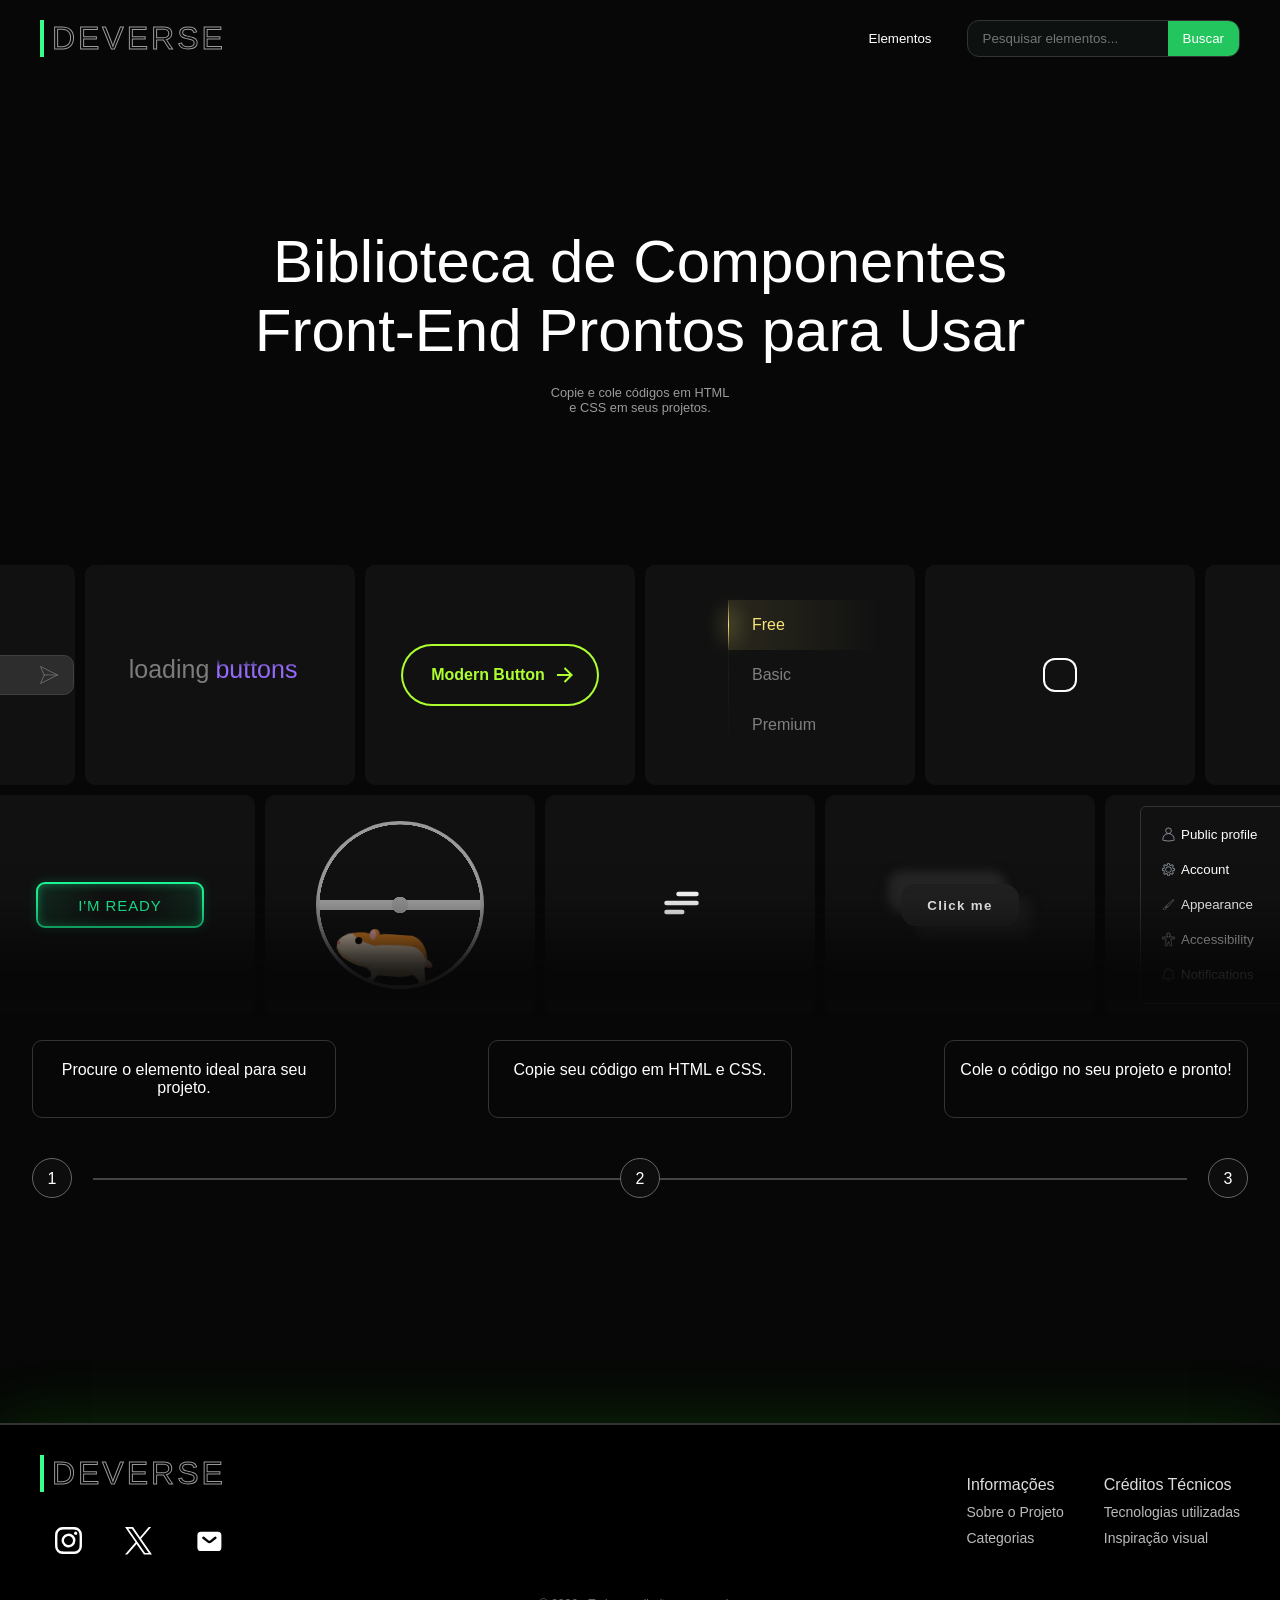
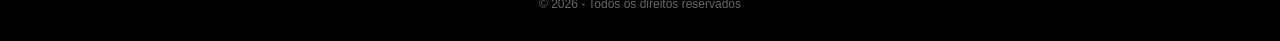
==== commit ecec0141: "finalizando para apresentacao" ====
--- a/index.html
+++ b/index.html
@@ -1,326 +1,342 @@
 <!doctype html>
 <html lang="pt-br">
-
 <head>
-    <meta charset="UTF-8" />
-    <meta name="viewport" content="width=device-width, initial-scale=1.0" />
-    <link rel="stylesheet" href="./src/css/style.css" />
-    <title>Deverse</title>
+  <meta charset="UTF-8" />
+  <meta name="viewport" content="width=device-width, initial-scale=1.0" />
+  <link rel="stylesheet" href="./src/css/style.css" />
+  <title>Deverse</title>
 </head>
 
 <body>
-    <div class="page-container"> <!--Contem toda a pagina-->
-    <div class="content-wrap">  <!--Contem tudo menos o footer-->
-    <header id="cabecalho">
+  <div class="page-container">
+    <!--Contem toda a pagina-->
+    <div class="content-wrap">
+      <!--Contem tudo menos o footer-->
+      <header id="cabecalho">
         <!-- LOGO -->
         <div class="logo">
-            <button class="botao-logo" data-text="Deverse">
-                <span class="texto-botao-real">&nbsp;deverse&nbsp;</span>
-                <span aria-hidden="true" class="texto-botao-hover">&nbsp;deverse&nbsp;</span>
+          <button class="botao-logo" data-text="Deverse">
+            <span class="texto-botao-real">&nbsp;deverse&nbsp;</span>
+            <span aria-hidden="true" class="texto-botao-hover">&nbsp;deverse&nbsp;</span>
+          </button>
+        </div>
+
+        <!-- NAV + AÇÕES -->
+        <div class="header-actions">
+          <!-- FILTROS -->
+          <div class="filtro-wrapper">
+            <button id="btnfiltro" class="btn-filtro">Elementos</button>
+
+            <div id="painelfiltro" class="painel-filtro">
+              <div class="painel-coluna">
+                <button class="filtro ativo" data-filtro="all">All</button>
+                <button class="filtro" data-filtro="buttons">Buttons</button>
+                <button class="filtro" data-filtro="checkboxes">Checkboxes</button>
+                <button class="filtro" data-filtro="cards">Cards</button>
+              </div>
+              <div class="painel-coluna">
+                <button class="filtro" data-filtro="loaders">Loaders</button>
+                <button class="filtro" data-filtro="forms">Forms</button>
+                <button class="filtro" data-filtro="radio">Radio</button>
+                <button class="filtro" data-filtro="inputs">Inputs</button>
+              </div>
+            </div>
+          </div>
+
+          <!-- BUSCA -->
+          <div class="search-box">
+            <input class="search-input" type="search" placeholder="Pesquisar elementos..." />
+            <button class="buscar">Buscar</button>
+          </div>
+        </div>
+      </header>
+
+      <!-- TEXTO CENTRAL DA PAGINA -->
+      <div class="text-center">
+        <p class="text-hero">
+          Biblioteca de Componentes Front-End Prontos para Usar
+        </p>
+        <p class="text-small">
+          Copie e cole códigos em HTML e CSS em seus projetos.
+        </p>
+      </div>
+
+      <!-- CARDS DA TELA INICIAL -->
+      <section class="cards">
+        <div class="row row-1 mb-10 mt-10">
+          <article class="card card-1">
+            <div class="messageBox">
+              <div class="fileUploadWrapper">
+                <label for="file">
+                  <svg xmlns="http://www.w3.org/2000/svg" fill="none" viewBox="0 0 337 337">
+                    <circle stroke-width="20" stroke="#6c6c6c" fill="none" r="158.5" cy="168.5" cx="168.5"></circle>
+                    <path stroke-linecap="round" stroke-width="25" stroke="#6c6c6c" d="M167.759 79V259"></path>
+                    <path stroke-linecap="round" stroke-width="25" stroke="#6c6c6c" d="M79 167.138H259"></path>
+                  </svg>
+                  <span class="tooltip">Add an image</span>
+                </label>
+                <input type="file" id="file" name="file" />
+              </div>
+              <input required="" placeholder="Message..." type="text" id="messageInput" />
+              <button id="sendButton">
+                <svg xmlns="http://www.w3.org/2000/svg" fill="none" viewBox="0 0 664 663">
+                  <path fill="none"
+                    d="M646.293 331.888L17.7538 17.6187L155.245 331.888M646.293 331.888L17.753 646.157L155.245 331.888M646.293 331.888L318.735 330.228L155.245 331.888">
+                  </path>
+                  <path stroke-linejoin="round" stroke-linecap="round" stroke-width="33.67" stroke="#6c6c6c"
+                    d="M646.293 331.888L17.7538 17.6187L155.245 331.888M646.293 331.888L17.753 646.157L155.245 331.888M646.293 331.888L318.735 330.228L155.245 331.888">
+                  </path>
+                </svg>
+              </button>
+            </div>
+          </article>
+
+          <article class="card card-2">
+            <div class="card">
+              <div class="loader">
+                <p>loading</p>
+                <div class="words">
+                  <span class="word">buttons</span>
+                  <span class="word">forms</span>
+                  <span class="word">switches</span>
+                  <span class="word">cards</span>
+                  <span class="word">buttons</span>
+                </div>
+              </div>
+            </div>
+          </article>
+
+          <article class="card card-3">
+            <button class="animated-button">
+              <svg viewBox="0 0 24 24" class="arr-2" xmlns="http://www.w3.org/2000/svg">
+                <path
+                  d="M16.1716 10.9999L10.8076 5.63589L12.2218 4.22168L20 11.9999L12.2218 19.778L10.8076 18.3638L16.1716 12.9999H4V10.9999H16.1716Z">
+                </path>
+              </svg>
+              <span class="text">Modern Button</span>
+              <span class="circle"></span>
+              <svg viewBox="0 0 24 24" class="arr-1" xmlns="http://www.w3.org/2000/svg">
+                <path
+                  d="M16.1716 10.9999L10.8076 5.63589L12.2218 4.22168L20 11.9999L12.2218 19.778L10.8076 18.3638L16.1716 12.9999H4V10.9999H16.1716Z">
+                </path>
+              </svg>
             </button>
-        </div>
-        <div class="nav-filtros">
-            <div class="containerfilter">
-                <!-- FILTRO -->
-                <nav class="navbar">
-                    <button id="btnfiltro" class="btn-filtro">Elementos</button>
-                </nav>
-                <!-- PAINEL OCULTO DO BOTAO DOS FILTROS -->
-                <div id="painelfiltro" class="painel-filtro">
-                    <div class="painelcoluna1">
-                        <button class="filtro ativo" data-filtro="all">All</button>
-                        <button class="filtro" data-filtro="buttons">Buttons</button>
-                        <button class="filtro" data-filtro="checkboxes">Checkboxes</button>
-                        <button class="filtro" data-filtro="cards">Cards</button>
-                    </div>
-                    <div class="painelcoluna2">
-                        <button class="filtro" data-filtro="loaders">Loaders</button>
-                        <button class="filtro" data-filtro="forms">Forms</button>
-                        <button class="filtro" data-filtro="radio">Radio Buttons</button>
-                        <button class="filtro" data-filtro="inputs">Inputs</button>
-                    </div>
+          </article>
+
+          <article class="card card-4">
+            <div class="radio-container">
+              <input checked="" id="radio-free" name="radio" type="radio" />
+              <label for="radio-free">Free</label>
+              <input id="radio-basic" name="radio" type="radio" />
+              <label for="radio-basic">Basic</label>
+              <input id="radio-premium" name="radio" type="radio" />
+              <label for="radio-premium">Premium</label>
+              <div class="glider-container">
+                <div class="glider"></div>
+              </div>
+            </div>
+          </article>
+
+          <article class="card card-5">
+            <div class="content">
+              <label class="checkBox">
+                <input id="ch1" type="checkbox" />
+                <div class="transition"></div>
+              </label>
+            </div>
+          </article>
+
+          <article class="card card-6">
+            <div class="loader"></div>
+          </article>
+        </div>
+
+        <div class="row row-2">
+          <article class="card card-7"></article>
+
+          <article class="card card-8">
+            <button>I'M READY</button>
+          </article>
+
+          <article class="card card-9">
+            <div aria-label="Orange and tan hamster running in a metal wheel" role="img" class="wheel-and-hamster">
+              <div class="wheel"></div>
+              <div class="hamster">
+                <div class="hamster__body">
+                  <div class="hamster__head">
+                    <div class="hamster__ear"></div>
+                    <div class="hamster__eye"></div>
+                    <div class="hamster__nose"></div>
+                  </div>
+                  <div class="hamster__limb hamster__limb--fr"></div>
+                  <div class="hamster__limb hamster__limb--fl"></div>
+                  <div class="hamster__limb hamster__limb--br"></div>
+                  <div class="hamster__limb hamster__limb--bl"></div>
+                  <div class="hamster__tail"></div>
                 </div>
-            </div>
-            <div class="search-box" id="searchbox">
-                <input type="search" placeholder="Pesquisar Elementos..." />
-                <button>Pesquisar</button>
-            </div>
-        </div>
-    </header>
-
-    <!-- TEXTO CENTRAL DA PAGINA -->
-    <div class="txt-central">
-        <p class="txt-maior">
-            Biblioteca de Componentes Front-End Prontos para Usar
-        </p>
-        <p class="txt-menor">
-            Copie e cole códigos em HTML e CSS em seus projetos.
-        </p>
+              </div>
+              <div class="spoke"></div>
+            </div>
+          </article>
+
+          <article class="card card-10">
+            <label class="hamburger">
+              <input type="checkbox" />
+              <svg viewBox="0 0 32 32">
+                <path class="line line-top-bottom"
+                  d="M27 10 13 10C10.8 10 9 8.2 9 6 9 3.5 10.8 2 13 2 15.2 2 17 3.8 17 6L17 26C17 28.2 18.8 30 21 30 23.2 30 25 28.2 25 26 25 23.8 23.2 22 21 22L7 22">
+                </path>
+                <path class="line" d="M7 16 27 16"></path>
+              </svg>
+            </label>
+          </article>
+
+          <article class="card card-11">
+            <button>Click me</button>
+          </article>
+
+          <article class="card card-12">
+            <div class="input">
+              <button class="value">
+                <svg data-name="Layer 2" xmlns="http://www.w3.org/2000/svg" viewBox="0 0 16 16">
+                  <path
+                    d="m1.5 13v1a.5.5 0 0 0 .3379.4731 18.9718 18.9718 0 0 0 6.1621 1.0269 18.9629 18.9629 0 0 0 6.1621-1.0269.5.5 0 0 0 .3379-.4731v-1a6.5083 6.5083 0 0 0 -4.461-6.1676 3.5 3.5 0 1 0 -4.078 0 6.5083 6.5083 0 0 0 -4.461 6.1676zm4-9a2.5 2.5 0 1 1 2.5 2.5 2.5026 2.5026 0 0 1 -2.5-2.5zm2.5 3.5a5.5066 5.5066 0 0 1 5.5 5.5v.6392a18.08 18.08 0 0 1 -11 0v-.6392a5.5066 5.5066 0 0 1 5.5-5.5z"
+                    fill="#7D8590"></path>
+                </svg>
+                Public profile
+              </button>
+              <button class="value">
+                <svg xmlns="http://www.w3.org/2000/svg" viewBox="0 0 32 32" id="Line">
+                  <path
+                    d="m17.074 30h-2.148c-1.038 0-1.914-.811-1.994-1.846l-.125-1.635c-.687-.208-1.351-.484-1.985-.824l-1.246 1.067c-.788.677-1.98.631-2.715-.104l-1.52-1.52c-.734-.734-.78-1.927-.104-2.715l1.067-1.246c-.34-.635-.616-1.299-.824-1.985l-1.634-.125c-1.035-.079-1.846-.955-1.846-1.993v-2.148c0-1.038.811-1.914 1.846-1.994l1.635-.125c.208-.687.484-1.351.824-1.985l-1.068-1.247c-.676-.788-.631-1.98.104-2.715l1.52-1.52c.734-.734 1.927-.779 2.715-.104l1.246 1.067c.635-.34 1.299-.616 1.985-.824l.125-1.634c.08-1.034.956-1.845 1.994-1.845h2.148c1.038 0 1.914.811 1.994 1.846l.125 1.635c.687.208 1.351.484 1.985.824l1.246-1.067c.787-.676 1.98-.631 2.715.104l1.52 1.52c.734.734.78 1.927.104 2.715l-1.067 1.246c.34.635.616 1.299.824 1.985l1.634.125c1.035.079 1.846.955 1.846 1.993v2.148c0 1.038-.811 1.914-1.846 1.994l-1.635.125c-.208.687-.484 1.351-.824 1.985l1.067 1.246c.677.788.631 1.98-.104 2.715l-1.52 1.52c-.734.734-1.928.78-2.715.104l-1.246-1.067c-.635.34-1.299.616-1.985.824l-.125 1.634c-.079 1.035-.955 1.846-1.993 1.846zm-5.835-6.373c.848.53 1.768.912 2.734 1.135.426.099.739.462.772.898l.18 2.341 2.149-.001.18-2.34c.033-.437.347-.8.772-.898.967-.223 1.887-.604 2.734-1.135.371-.232.849-.197 1.181.089l1.784 1.529 1.52-1.52-1.529-1.784c-.285-.332-.321-.811-.089-1.181.53-.848.912-1.768 1.135-2.734.099-.426.462-.739.898-.772l2.341-.18h-.001v-2.148l-2.34-.18c-.437-.033-.8-.347-.898-.772-.223-.967-.604-1.887-1.135-2.734-.232-.37-.196-.849.089-1.181l1.529-1.784-1.52-1.52-1.784 1.529c-.332.286-.81.321-1.181.089-.848-.53-1.768-.912-2.734-1.135-.426-.099-.739-.462-.772-.898l-.18-2.341-2.148.001-.18 2.34c-.033.437-.347.8-.772.898-.967.223-1.887.604-2.734 1.135-.37.232-.849.197-1.181-.089l-1.785-1.529-1.52 1.52 1.529 1.784c.285.332.321.811.089 1.181-.53.848-.912 1.768-1.135 2.734-.099.426-.462.739-.898.772l-2.341.18.002 2.148 2.34.18c.437.033.8.347.898.772.223.967.604 1.887 1.135 2.734.232.37.196.849-.089 1.181l-1.529 1.784 1.52 1.52 1.784-1.529c.332-.287.813-.32 1.18-.089z"
+                    id="XMLID_1646_" fill="#7D8590"></path>
+                  <path
+                    d="m16 23c-3.859 0-7-3.141-7-7s3.141-7 7-7 7 3.141 7 7-3.141 7-7 7zm0-12c-2.757 0-5 2.243-5 5s2.243 5 5 5 5-2.243 5-5-2.243-5-5-5z"
+                    fill="#7D8590" id="XMLID_1645_"></path>
+                </svg>
+                Account
+              </button>
+              <button class="value">
+                <svg xmlns="http://www.w3.org/2000/svg" viewBox="0 0 128 128">
+                  <path
+                    d="m109.9 20.63a6.232 6.232 0 0 0 -8.588-.22l-57.463 51.843c-.012.011-.02.024-.031.035s-.023.017-.034.027l-4.721 4.722a1.749 1.749 0 0 0 0 2.475l.341.342-3.16 3.16a8 8 0 0 0 -1.424 1.967 11.382 11.382 0 0 0 -12.055 10.609c-.006.036-.011.074-.015.111a5.763 5.763 0 0 1 -4.928 5.41 1.75 1.75 0 0 0 -.844 3.14c4.844 3.619 9.4 4.915 13.338 4.915a17.14 17.14 0 0 0 11.738-4.545l.182-.167a11.354 11.354 0 0 0 3.348-8.081c0-.225-.02-.445-.032-.667a8.041 8.041 0 0 0 1.962-1.421l3.16-3.161.342.342a1.749 1.749 0 0 0 2.475 0l4.722-4.722c.011-.011.018-.025.029-.036s.023-.018.033-.029l51.844-57.46a6.236 6.236 0 0 0 -.219-8.589zm-70.1 81.311-.122.111c-.808.787-7.667 6.974-17.826 1.221a9.166 9.166 0 0 0 4.36-7.036 1.758 1.758 0 0 0 .036-.273 7.892 7.892 0 0 1 9.122-7.414c.017.005.031.014.048.019a1.717 1.717 0 0 0 .379.055 7.918 7.918 0 0 1 4 13.317zm5.239-10.131c-.093.093-.194.176-.293.26a11.459 11.459 0 0 0 -6.289-6.286c.084-.1.167-.2.261-.3l3.161-3.161 6.321 6.326zm7.214-4.057-9.479-9.479 2.247-2.247 9.479 9.479zm55.267-60.879-50.61 56.092-9.348-9.348 56.092-50.61a2.737 2.737 0 0 1 3.866 3.866z"
+                    fill="#7D8590"></path>
+                </svg>
+                Appearance
+              </button>
+              <button class="value">
+                <svg xmlns="http://www.w3.org/2000/svg" viewBox="0 0 32 32" id="svg8">
+                  <g transform="translate(-33.022 -30.617)" id="layer1">
+                    <path
+                      d="m49.021 31.617c-2.673 0-4.861 2.188-4.861 4.861 0 1.606.798 3.081 1.873 3.834h-7.896c-1.7 0-3.098 1.401-3.098 3.1s1.399 3.098 3.098 3.098h4.377l.223 2.641s-1.764 8.565-1.764 8.566c-.438 1.642.55 3.355 2.191 3.795s3.327-.494 3.799-2.191l2.059-5.189 2.059 5.189c.44 1.643 2.157 2.631 3.799 2.191s2.63-2.153 2.191-3.795l-1.764-8.566.223-2.641h4.377c1.699 0 3.098-1.399 3.098-3.098s-1.397-3.1-3.098-3.1h-7.928c1.102-.771 1.904-2.228 1.904-3.834 0-2.672-2.189-4.861-4.862-4.861zm0 2c1.592 0 2.861 1.27 2.861 2.861 0 1.169-.705 2.214-1.789 2.652-.501.203-.75.767-.563 1.273l.463 1.254c.145.393.519.654.938.654h8.975c.626 0 1.098.473 1.098 1.1s-.471 1.098-1.098 1.098h-5.297c-.52 0-.952.398-.996.916l-.311 3.701c-.008.096-.002.191.018.285 0 0 1.813 8.802 1.816 8.82.162.604-.173 1.186-.777 1.348s-1.184-.173-1.346-.777c-.01-.037-3.063-7.76-3.063-7.76-.334-.842-1.525-.842-1.859 0 0 0-3.052 7.723-3.063 7.76-.162.604-.741.939-1.346.777s-.939-.743-.777-1.348c.004-.019 1.816-8.82 1.816-8.82.02-.094.025-.189.018-.285l-.311-3.701c-.044-.518-.477-.916-.996-.916h-5.297c-.627 0-1.098-.471-1.098-1.098s.472-1.1 1.098-1.1h8.975c.419 0 .793-.262.938-.654l.463-1.254c.188-.507-.062-1.07-.563-1.273-1.084-.438-1.789-1.483-1.789-2.652.001-1.591 1.271-2.861 2.862-2.861z"
+                      id="path26276" fill="#7D8590"></path>
+                  </g>
+                </svg>
+                Accessibility
+              </button>
+              <button class="value">
+                <svg xmlns="http://www.w3.org/2000/svg" viewBox="0 0 24 25" fill="none">
+                  <path fill-rule="evenodd" fill="#7D8590"
+                    d="m11.9572 4.31201c-3.35401 0-6.00906 2.59741-6.00906 5.67742v3.29037c0 .1986-.05916.3927-.16992.5576l-1.62529 2.4193-.01077.0157c-.18701.2673-.16653.5113-.07001.6868.10031.1825.31959.3528.67282.3528h14.52603c.2546 0 .5013-.1515.6391-.3968.1315-.2343.1117-.4475-.0118-.6093-.0065-.0085-.0129-.0171-.0191-.0258l-1.7269-2.4194c-.121-.1695-.186-.3726-.186-.5809v-3.29037c0-1.54561-.6851-3.023-1.7072-4.00431-1.1617-1.01594-2.6545-1.67311-4.3019-1.67311zm-8.00906 5.67742c0-4.27483 3.64294-7.67742 8.00906-7.67742 2.2055 0 4.1606.88547 5.6378 2.18455.01.00877.0198.01774.0294.02691 1.408 1.34136 2.3419 3.34131 2.3419 5.46596v2.97007l1.5325 2.1471c.6775.8999.6054 1.9859.1552 2.7877-.4464.795-1.3171 1.4177-2.383 1.4177h-14.52603c-2.16218 0-3.55087-2.302-2.24739-4.1777l1.45056-2.1593zm4.05187 11.32257c0-.5523.44772-1 1-1h5.99999c.5523 0 1 .4477 1 1s-.4477 1-1 1h-5.99999c-.55228 0-1-.4477-1-1z"
+                    clip-rule="evenodd"></path>
+                </svg>
+                Notifications
+              </button>
+            </div>
+          </article>
+        </div>
+      </section>
+      <div class="mid-pagina">
+
+        <section class="box-conteudo">
+          <div class="steps-container">
+            <div class="steps-cards">
+              <div class="step-card">
+                Procure o elemento ideal para seu projeto.
+              </div>
+              <div class="step-card">Copie seu código em HTML e CSS.</div>
+              <div class="step-card">Cole o código no seu projeto e pronto!</div>
+            </div>
+
+            <div class="steps-line">
+              <div class="step step-1">
+                <span>1</span>
+              </div>
+              <div class="step step-2">
+                <span>2</span>
+              </div>
+              <div class="step step-3">
+                <span>3</span>
+              </div>
+            </div>
+          </div>
+        </section>
+      </div>
     </div>
 
-    <!-- CARDS DA TELA INICIAL -->
-    <section class="cards">
-        <div class="row row-1">
-
-            <article class="card card-1">
-                    <div class="messageBox">
-                        <div class="fileUploadWrapper">
-                            <label for="file">
-                                <svg xmlns="http://www.w3.org/2000/svg" fill="none" viewBox="0 0 337 337">
-                                    <circle stroke-width="20" stroke="#6c6c6c" fill="none" r="158.5" cy="168.5"
-                                        cx="168.5"></circle>
-                                    <path stroke-linecap="round" stroke-width="25" stroke="#6c6c6c" d="M167.759 79V259">
-                                    </path>
-                                    <path stroke-linecap="round" stroke-width="25" stroke="#6c6c6c" d="M79 167.138H259">
-                                    </path>
-                                </svg>
-                                <span class="tooltip">Add an image</span>
-                            </label>
-                            <input type="file" id="file" name="file" />
-                        </div>
-                        <input required="" placeholder="Message..." type="text" id="messageInput" />
-                        <button id="sendButton">
-                            <svg xmlns="http://www.w3.org/2000/svg" fill="none" viewBox="0 0 664 663">
-                                <path fill="none"
-                                    d="M646.293 331.888L17.7538 17.6187L155.245 331.888M646.293 331.888L17.753 646.157L155.245 331.888M646.293 331.888L318.735 330.228L155.245 331.888">
-                                </path>
-                                <path stroke-linejoin="round" stroke-linecap="round" stroke-width="33.67"
-                                    stroke="#6c6c6c"
-                                    d="M646.293 331.888L17.7538 17.6187L155.245 331.888M646.293 331.888L17.753 646.157L155.245 331.888M646.293 331.888L318.735 330.228L155.245 331.888">
-                                </path>
-                            </svg>
-                        </button>
-                    </div>
-            </article>
-            
-            <article class="card card-2">
-                <div class="card">
-                    <div class="loader">
-                        <p>loading</p>
-                        <div class="words">
-                            <span class="word">buttons</span>
-                            <span class="word">forms</span>
-                            <span class="word">switches</span>
-                            <span class="word">cards</span>
-                            <span class="word">buttons</span>
-                        </div>
-                    </div>
-                </div>
-            </article>
-            
-            <article class="card card-3">
-                <button class="animated-button">
-                    <svg viewBox="0 0 24 24" class="arr-2" xmlns="http://www.w3.org/2000/svg">
-                        <path
-                            d="M16.1716 10.9999L10.8076 5.63589L12.2218 4.22168L20 11.9999L12.2218 19.778L10.8076 18.3638L16.1716 12.9999H4V10.9999H16.1716Z">
-                        </path>
-                    </svg>
-                    <span class="text">Modern Button</span>
-                    <span class="circle"></span>
-                    <svg viewBox="0 0 24 24" class="arr-1" xmlns="http://www.w3.org/2000/svg">
-                        <path
-                            d="M16.1716 10.9999L10.8076 5.63589L12.2218 4.22168L20 11.9999L12.2218 19.778L10.8076 18.3638L16.1716 12.9999H4V10.9999H16.1716Z">
-                        </path>
-                    </svg>
-                </button>
-            </article>
-
-            <article class="card card-4">
-                <div class="radio-container">
-                    <input checked="" id="radio-free" name="radio" type="radio" />
-                    <label for="radio-free">Free</label>
-                    <input id="radio-basic" name="radio" type="radio" />
-                    <label for="radio-basic">Basic</label>
-                    <input id="radio-premium" name="radio" type="radio" />
-                    <label for="radio-premium">Premium</label>
-                    <div class="glider-container">
-                        <div class="glider"></div>
-                    </div>
-                </div>
-            </article>
-
-            <article class="card card-5">
-                <div class="content">
-                    <label class="checkBox">
-                        <input id="ch1" type="checkbox">
-                        <div class="transition"></div>
-                    </label>
-                </div>
-            </article>
-
-            <article class="card card-6">
-            </article>
-
-        </div>
-        <div class="row row-2">
-
-            <article class="card card-7">
-            </article>
-
-            <article class="card card-8">
-                <button>I'M READY</button>
-            </article>
-
-            <article class="card card-9">
-                <div aria-label="Orange and tan hamster running in a metal wheel" role="img" class="wheel-and-hamster">
-                    <div class="wheel"></div>
-                    <div class="hamster">
-                        <div class="hamster__body">
-                            <div class="hamster__head">
-                                <div class="hamster__ear"></div>
-                                <div class="hamster__eye"></div>
-                                <div class="hamster__nose"></div>
-                            </div>
-                            <div class="hamster__limb hamster__limb--fr"></div>
-                            <div class="hamster__limb hamster__limb--fl"></div>
-                            <div class="hamster__limb hamster__limb--br"></div>
-                            <div class="hamster__limb hamster__limb--bl"></div>
-                            <div class="hamster__tail"></div>
-                        </div>
-                    </div>
-                    <div class="spoke"></div>
-                </div>
-            </article>
-
-            <article class="card card-10">
-                <label class="hamburger">
-                    <input type="checkbox">
-                    <svg viewBox="0 0 32 32">
-                        <path class="line line-top-bottom"
-                            d="M27 10 13 10C10.8 10 9 8.2 9 6 9 3.5 10.8 2 13 2 15.2 2 17 3.8 17 6L17 26C17 28.2 18.8 30 21 30 23.2 30 25 28.2 25 26 25 23.8 23.2 22 21 22L7 22">
-                        </path>
-                        <path class="line" d="M7 16 27 16"></path>
-                    </svg>
-                </label>
-            </article>
-
-            <article class="card card-11">
-                <button>Click me</button>
-            </article>
-
-            <article class="card card-12">
-                <div class="input">
-                    <button class="value">
-                        <svg data-name="Layer 2" xmlns="http://www.w3.org/2000/svg" viewBox="0 0 16 16">
-                            <path
-                                d="m1.5 13v1a.5.5 0 0 0 .3379.4731 18.9718 18.9718 0 0 0 6.1621 1.0269 18.9629 18.9629 0 0 0 6.1621-1.0269.5.5 0 0 0 .3379-.4731v-1a6.5083 6.5083 0 0 0 -4.461-6.1676 3.5 3.5 0 1 0 -4.078 0 6.5083 6.5083 0 0 0 -4.461 6.1676zm4-9a2.5 2.5 0 1 1 2.5 2.5 2.5026 2.5026 0 0 1 -2.5-2.5zm2.5 3.5a5.5066 5.5066 0 0 1 5.5 5.5v.6392a18.08 18.08 0 0 1 -11 0v-.6392a5.5066 5.5066 0 0 1 5.5-5.5z"
-                                fill="#7D8590"></path>
-                        </svg>
-                        Public profile
-                    </button>
-                    <button class="value">
-                        <svg xmlns="http://www.w3.org/2000/svg" viewBox="0 0 32 32" id="Line">
-                            <path
-                                d="m17.074 30h-2.148c-1.038 0-1.914-.811-1.994-1.846l-.125-1.635c-.687-.208-1.351-.484-1.985-.824l-1.246 1.067c-.788.677-1.98.631-2.715-.104l-1.52-1.52c-.734-.734-.78-1.927-.104-2.715l1.067-1.246c-.34-.635-.616-1.299-.824-1.985l-1.634-.125c-1.035-.079-1.846-.955-1.846-1.993v-2.148c0-1.038.811-1.914 1.846-1.994l1.635-.125c.208-.687.484-1.351.824-1.985l-1.068-1.247c-.676-.788-.631-1.98.104-2.715l1.52-1.52c.734-.734 1.927-.779 2.715-.104l1.246 1.067c.635-.34 1.299-.616 1.985-.824l.125-1.634c.08-1.034.956-1.845 1.994-1.845h2.148c1.038 0 1.914.811 1.994 1.846l.125 1.635c.687.208 1.351.484 1.985.824l1.246-1.067c.787-.676 1.98-.631 2.715.104l1.52 1.52c.734.734.78 1.927.104 2.715l-1.067 1.246c.34.635.616 1.299.824 1.985l1.634.125c1.035.079 1.846.955 1.846 1.993v2.148c0 1.038-.811 1.914-1.846 1.994l-1.635.125c-.208.687-.484 1.351-.824 1.985l1.067 1.246c.677.788.631 1.98-.104 2.715l-1.52 1.52c-.734.734-1.928.78-2.715.104l-1.246-1.067c-.635.34-1.299.616-1.985.824l-.125 1.634c-.079 1.035-.955 1.846-1.993 1.846zm-5.835-6.373c.848.53 1.768.912 2.734 1.135.426.099.739.462.772.898l.18 2.341 2.149-.001.18-2.34c.033-.437.347-.8.772-.898.967-.223 1.887-.604 2.734-1.135.371-.232.849-.197 1.181.089l1.784 1.529 1.52-1.52-1.529-1.784c-.285-.332-.321-.811-.089-1.181.53-.848.912-1.768 1.135-2.734.099-.426.462-.739.898-.772l2.341-.18h-.001v-2.148l-2.34-.18c-.437-.033-.8-.347-.898-.772-.223-.967-.604-1.887-1.135-2.734-.232-.37-.196-.849.089-1.181l1.529-1.784-1.52-1.52-1.784 1.529c-.332.286-.81.321-1.181.089-.848-.53-1.768-.912-2.734-1.135-.426-.099-.739-.462-.772-.898l-.18-2.341-2.148.001-.18 2.34c-.033.437-.347.8-.772.898-.967.223-1.887.604-2.734 1.135-.37.232-.849.197-1.181-.089l-1.785-1.529-1.52 1.52 1.529 1.784c.285.332.321.811.089 1.181-.53.848-.912 1.768-1.135 2.734-.099.426-.462.739-.898.772l-2.341.18.002 2.148 2.34.18c.437.033.8.347.898.772.223.967.604 1.887 1.135 2.734.232.37.196.849-.089 1.181l-1.529 1.784 1.52 1.52 1.784-1.529c.332-.287.813-.32 1.18-.089z"
-                                id="XMLID_1646_" fill="#7D8590"></path>
-                            <path
-                                d="m16 23c-3.859 0-7-3.141-7-7s3.141-7 7-7 7 3.141 7 7-3.141 7-7 7zm0-12c-2.757 0-5 2.243-5 5s2.243 5 5 5 5-2.243 5-5-2.243-5-5-5z"
-                                fill="#7D8590" id="XMLID_1645_"></path>
-                        </svg>
-                        Account
-                    </button>
-                    <button class="value">
-                        <svg xmlns="http://www.w3.org/2000/svg" viewBox="0 0 128 128">
-                            <path
-                                d="m109.9 20.63a6.232 6.232 0 0 0 -8.588-.22l-57.463 51.843c-.012.011-.02.024-.031.035s-.023.017-.034.027l-4.721 4.722a1.749 1.749 0 0 0 0 2.475l.341.342-3.16 3.16a8 8 0 0 0 -1.424 1.967 11.382 11.382 0 0 0 -12.055 10.609c-.006.036-.011.074-.015.111a5.763 5.763 0 0 1 -4.928 5.41 1.75 1.75 0 0 0 -.844 3.14c4.844 3.619 9.4 4.915 13.338 4.915a17.14 17.14 0 0 0 11.738-4.545l.182-.167a11.354 11.354 0 0 0 3.348-8.081c0-.225-.02-.445-.032-.667a8.041 8.041 0 0 0 1.962-1.421l3.16-3.161.342.342a1.749 1.749 0 0 0 2.475 0l4.722-4.722c.011-.011.018-.025.029-.036s.023-.018.033-.029l51.844-57.46a6.236 6.236 0 0 0 -.219-8.589zm-70.1 81.311-.122.111c-.808.787-7.667 6.974-17.826 1.221a9.166 9.166 0 0 0 4.36-7.036 1.758 1.758 0 0 0 .036-.273 7.892 7.892 0 0 1 9.122-7.414c.017.005.031.014.048.019a1.717 1.717 0 0 0 .379.055 7.918 7.918 0 0 1 4 13.317zm5.239-10.131c-.093.093-.194.176-.293.26a11.459 11.459 0 0 0 -6.289-6.286c.084-.1.167-.2.261-.3l3.161-3.161 6.321 6.326zm7.214-4.057-9.479-9.479 2.247-2.247 9.479 9.479zm55.267-60.879-50.61 56.092-9.348-9.348 56.092-50.61a2.737 2.737 0 0 1 3.866 3.866z"
-                                fill="#7D8590"></path>
-                        </svg>
-                        Appearance
-                    </button>
-                    <button class="value">
-                        <svg xmlns="http://www.w3.org/2000/svg" viewBox="0 0 32 32" id="svg8">
-                            <g transform="translate(-33.022 -30.617)" id="layer1">
-                                <path
-                                    d="m49.021 31.617c-2.673 0-4.861 2.188-4.861 4.861 0 1.606.798 3.081 1.873 3.834h-7.896c-1.7 0-3.098 1.401-3.098 3.1s1.399 3.098 3.098 3.098h4.377l.223 2.641s-1.764 8.565-1.764 8.566c-.438 1.642.55 3.355 2.191 3.795s3.327-.494 3.799-2.191l2.059-5.189 2.059 5.189c.44 1.643 2.157 2.631 3.799 2.191s2.63-2.153 2.191-3.795l-1.764-8.566.223-2.641h4.377c1.699 0 3.098-1.399 3.098-3.098s-1.397-3.1-3.098-3.1h-7.928c1.102-.771 1.904-2.228 1.904-3.834 0-2.672-2.189-4.861-4.862-4.861zm0 2c1.592 0 2.861 1.27 2.861 2.861 0 1.169-.705 2.214-1.789 2.652-.501.203-.75.767-.563 1.273l.463 1.254c.145.393.519.654.938.654h8.975c.626 0 1.098.473 1.098 1.1s-.471 1.098-1.098 1.098h-5.297c-.52 0-.952.398-.996.916l-.311 3.701c-.008.096-.002.191.018.285 0 0 1.813 8.802 1.816 8.82.162.604-.173 1.186-.777 1.348s-1.184-.173-1.346-.777c-.01-.037-3.063-7.76-3.063-7.76-.334-.842-1.525-.842-1.859 0 0 0-3.052 7.723-3.063 7.76-.162.604-.741.939-1.346.777s-.939-.743-.777-1.348c.004-.019 1.816-8.82 1.816-8.82.02-.094.025-.189.018-.285l-.311-3.701c-.044-.518-.477-.916-.996-.916h-5.297c-.627 0-1.098-.471-1.098-1.098s.472-1.1 1.098-1.1h8.975c.419 0 .793-.262.938-.654l.463-1.254c.188-.507-.062-1.07-.563-1.273-1.084-.438-1.789-1.483-1.789-2.652.001-1.591 1.271-2.861 2.862-2.861z"
-                                    id="path26276" fill="#7D8590"></path>
-                            </g>
-                        </svg>
-                        Accessibility
-                    </button>
-                    <button class="value">
-                        <svg xmlns="http://www.w3.org/2000/svg" viewBox="0 0 24 25" fill="none">
-                            <path fill-rule="evenodd" fill="#7D8590"
-                                d="m11.9572 4.31201c-3.35401 0-6.00906 2.59741-6.00906 5.67742v3.29037c0 .1986-.05916.3927-.16992.5576l-1.62529 2.4193-.01077.0157c-.18701.2673-.16653.5113-.07001.6868.10031.1825.31959.3528.67282.3528h14.52603c.2546 0 .5013-.1515.6391-.3968.1315-.2343.1117-.4475-.0118-.6093-.0065-.0085-.0129-.0171-.0191-.0258l-1.7269-2.4194c-.121-.1695-.186-.3726-.186-.5809v-3.29037c0-1.54561-.6851-3.023-1.7072-4.00431-1.1617-1.01594-2.6545-1.67311-4.3019-1.67311zm-8.00906 5.67742c0-4.27483 3.64294-7.67742 8.00906-7.67742 2.2055 0 4.1606.88547 5.6378 2.18455.01.00877.0198.01774.0294.02691 1.408 1.34136 2.3419 3.34131 2.3419 5.46596v2.97007l1.5325 2.1471c.6775.8999.6054 1.9859.1552 2.7877-.4464.795-1.3171 1.4177-2.383 1.4177h-14.52603c-2.16218 0-3.55087-2.302-2.24739-4.1777l1.45056-2.1593zm4.05187 11.32257c0-.5523.44772-1 1-1h5.99999c.5523 0 1 .4477 1 1s-.4477 1-1 1h-5.99999c-.55228 0-1-.4477-1-1z"
-                                clip-rule="evenodd"></path>
-                        </svg>
-                        Notifications
-                    </button>
-                </div>
-            </article>
-
-        </div>
-    </section>
-    </div>
     <!-- RODAPE DA PAGINA -->
     <footer id="footer">
-        <div class="container-footer">
-            <div class="logo-contatos">
-                <div class="logo">
-                    <div class="logo">
-                        <button class="botao-logo" data-text="Deverse">
-                            <span class="texto-botao-real">&nbsp;deverse&nbsp;</span>
-                            <span aria-hidden="true" class="texto-botao-hover">&nbsp;deverse&nbsp;</span>
-                        </button>
-                    </div>
-                </div>
-                <div class="contatos">
-                    <ul class="example-1">
-                        <li class="icon-content">
-                            <a href="https://www.Instagram.com/" aria-label="Instagram" data-social="instagram"
-                                class="link">
-                                <svg version="1.1" viewBox="0 0 100 100" xml:space="preserve">
-                                    <path
-                                        d="M60 45a15 15 0 1 0 -4.395 10.61A14.4 14.4 0 0 0 60 45.225l-0.004 -0.237zm8.1 0a23.006 23.006 0 1 1 -6.738 -16.347 22.2 22.2 0 0 1 6.742 15.96l-0.004 0.41v-0.02zm6.327 -24.022v0.008a5.4 5.4 0 1 1 -1.582 -3.818 5.177 5.177 0 0 1 1.556 3.705v0.11zm-29.4 -12.9 -4.482 -0.03q-4.072 -0.03 -6.184 0t-5.655 0.176a47.143 47.143 0 0 0 -6.312 0.638l0.273 -0.038a23.571 23.571 0 0 0 -4.362 1.136l0.16 -0.052a15.446 15.446 0 0 0 -8.52 8.452l-0.038 0.102a22.543 22.543 0 0 0 -1.065 4.062l-0.02 0.138a45 45 0 0 0 -0.597 5.96l-0.004 0.08q-0.147 3.548 -0.176 5.655t0 6.184 0.03 4.482 -0.03 4.482 0 6.184 0.176 5.655c0.075 2.193 0.292 4.275 0.638 6.312l-0.038 -0.273a23.571 23.571 0 0 0 1.136 4.362l-0.052 -0.16a15.446 15.446 0 0 0 8.452 8.52l0.102 0.038c1.192 0.446 2.606 0.82 4.062 1.065l0.138 0.02c1.758 0.308 3.84 0.525 5.955 0.597l0.08 0.004q3.548 0.147 5.655 0.176t6.184 0l4.455 -0.09 4.482 0.03q4.072 0.03 6.184 0t5.655 -0.176a47.143 47.143 0 0 0 6.312 -0.638l-0.273 0.038a23.571 23.571 0 0 0 4.362 -1.136l-0.16 0.052a15.446 15.446 0 0 0 8.52 -8.452l0.038 -0.102c0.446 -1.192 0.82 -2.606 1.065 -4.062l0.02 -0.138c0.308 -1.758 0.525 -3.84 0.597 -5.955l0.004 -0.08q0.147 -3.548 0.176 -5.655t0 -6.184 -0.03 -4.482 0.03 -4.482 0 -6.184 -0.176 -5.655a47.143 47.143 0 0 0 -0.638 -6.312l0.038 0.273a23.743 23.743 0 0 0 -1.136 -4.362l0.052 0.16a15.446 15.446 0 0 0 -8.452 -8.52l-0.102 -0.038a22.543 22.543 0 0 0 -4.062 -1.065l-0.138 -0.02a45 45 0 0 0 -5.955 -0.597l-0.08 -0.004q-3.548 -0.147 -5.655 -0.176t-6.184 0zM90 45q0 13.418 -0.3 18.574a24.9 24.9 0 0 1 -26.194 26.13l0.06 0.004q-5.157 0.3 -18.574 0.3t-18.574 -0.3A24.9 24.9 0 0 1 0.286 63.514l-0.004 0.06q-0.3 -5.157 -0.3 -18.574t0.3 -18.574A24.9 24.9 0 0 1 26.478 0.297l-0.058 -0.005q5.157 -0.3 18.574 -0.3t18.574 0.3a24.9 24.9 0 0 1 26.13 26.194l0.004 -0.06Q90 31.578 90 45"
-                                        fill="currentColor"></path>
-                                </svg>
-                            </a>
-                        </li>
-                        <li class="icon-content">
-                            <a href="https://Twitter.com/" aria-label="Twitter" data-social="twitter" class="link">
-                                <svg version="1.1" viewBox="0 0 100 100">
-                                    <path
-                                        d="M53.564 38.947 87.066 0h-7.941L50.033 33.816 26.801 0H0l35.136 51.137L0 91.977h7.941l30.722 -35.712 24.54 35.712H90L53.561 38.947zM42.686 51.588l-3.56 -5.093L10.8 5.977h12.194l22.86 32.699 3.56 5.093 29.714 42.503H66.935L42.686 51.591z"
-                                        fill="currentColor"></path>
-                                </svg>
-                            </a>
-                        </li>
-                        <li class="icon-content">
-                            <a href="https://mail.org/" aria-label="Mail" data-social="mail" class="link">
-                                <svg version="1.1" viewBox="0 0 100 100">
-                                    <path
-                                        d="M20 80A12 12 0 0 1 8 68v-40A12 12 0 0 1 20 16h56A12 12 0 0 1 88 28v40A12 12 0 0 1 76 80zm10.5 -47.12a4 4 0 1 0 -5.001 6.24l15.001 12.004a12 12 0 0 0 15.001 0l15.001 -12a4 4 0 1 0 -5.001 -6.247l-15.001 12a4 4 0 0 1 -5.001 0z"
-                                        fill="currentColor"></path>
-                                </svg>
-                            </a>
-                        </li>
-                    </ul>
-                </div>
-            </div>
-            <div class="info-creditos">
-                <div class="informacoes">
-                    <p class="title-link">Informações</p>
-                    <a href="./src/pages/sobreProjeto.html" class="footer-link">
-                        <p>Sobre o Projeto</p>
-                    </a>
-                    <a href="" class="footer-link">
-                        <p>Categorias</p>
-                    </a>
-                </div>
-                <div class="creditos-tecnicos">
-                    <p class="title-link">Créditos Técnicos</p>
-                    <a href="" class="footer-link">
-                        <p>Tecnologias utilizadas</p>
-                    </a>
-                    <a href="" class="footer-link">
-                        <p>Inspiração visual</p>
-                    </a>
-                </div>
-            </div>
-        </div>
-        <p class="copyright">&copy; 2026 - Todos os direitos reservados</p>
+      <div class="container-footer">
+        <div class="logo-contatos">
+          <div class="logo">
+            <button class="botao-logo" data-text="Deverse">
+              <span class="texto-botao-real">&nbsp;deverse&nbsp;</span>
+              <span aria-hidden="true" class="texto-botao-hover">&nbsp;deverse&nbsp;</span>
+            </button>
+          </div>
+
+          <div class="contatos">
+            <ul class="example-1">
+              <li class="icon-content">
+                <a href="https://www.Instagram.com/" aria-label="Instagram" data-social="instagram" class="link">
+                  <svg version="1.1" viewBox="0 0 100 100" xml:space="preserve">
+                    <path
+                      d="M60 45a15 15 0 1 0 -4.395 10.61A14.4 14.4 0 0 0 60 45.225l-0.004 -0.237zm8.1 0a23.006 23.006 0 1 1 -6.738 -16.347 22.2 22.2 0 0 1 6.742 15.96l-0.004 0.41v-0.02zm6.327 -24.022v0.008a5.4 5.4 0 1 1 -1.582 -3.818 5.177 5.177 0 0 1 1.556 3.705v0.11zm-29.4 -12.9 -4.482 -0.03q-4.072 -0.03 -6.184 0t-5.655 0.176a47.143 47.143 0 0 0 -6.312 0.638l0.273 -0.038a23.571 23.571 0 0 0 -4.362 1.136l0.16 -0.052a15.446 15.446 0 0 0 -8.52 8.452l-0.038 0.102a22.543 22.543 0 0 0 -1.065 4.062l-0.02 0.138a45 45 0 0 0 -0.597 5.96l-0.004 0.08q-0.147 3.548 -0.176 5.655t0 6.184 0.03 4.482 -0.03 4.482 0 6.184 0.176 5.655c0.075 2.193 0.292 4.275 0.638 6.312l-0.038 -0.273a23.571 23.571 0 0 0 1.136 4.362l-0.052 -0.16a15.446 15.446 0 0 0 8.452 8.52l0.102 0.038c1.192 0.446 2.606 0.82 4.062 1.065l0.138 0.02c1.758 0.308 3.84 0.525 5.955 0.597l0.08 0.004q3.548 0.147 5.655 0.176t6.184 0l4.455 -0.09 4.482 0.03q4.072 0.03 6.184 0t5.655 -0.176a47.143 47.143 0 0 0 6.312 -0.638l-0.273 0.038a23.571 23.571 0 0 0 4.362 -1.136l-0.16 0.052a15.446 15.446 0 0 0 8.52 -8.452l0.038 -0.102c0.446 -1.192 0.82 -2.606 1.065 -4.062l0.02 -0.138c0.308 -1.758 0.525 -3.84 0.597 -5.955l0.004 -0.08q0.147 -3.548 0.176 -5.655t0 -6.184 -0.03 -4.482 0.03 -4.482 0 -6.184 -0.176 -5.655a47.143 47.143 0 0 0 -0.638 -6.312l0.038 0.273a23.743 23.743 0 0 0 -1.136 -4.362l0.052 0.16a15.446 15.446 0 0 0 -8.452 -8.52l-0.102 -0.038a22.543 22.543 0 0 0 -4.062 -1.065l-0.138 -0.02a45 45 0 0 0 -5.955 -0.597l-0.08 -0.004q-3.548 -0.147 -5.655 -0.176t-6.184 0zM90 45q0 13.418 -0.3 18.574a24.9 24.9 0 0 1 -26.194 26.13l0.06 0.004q-5.157 0.3 -18.574 0.3t-18.574 -0.3A24.9 24.9 0 0 1 0.286 63.514l-0.004 0.06q-0.3 -5.157 -0.3 -18.574t0.3 -18.574A24.9 24.9 0 0 1 26.478 0.297l-0.058 -0.005q5.157 -0.3 18.574 -0.3t18.574 0.3a24.9 24.9 0 0 1 26.13 26.194l0.004 -0.06Q90 31.578 90 45"
+                      fill="currentColor"></path>
+                  </svg>
+                </a>
+              </li>
+              <li class="icon-content">
+                <a href="https://Twitter.com/" aria-label="Twitter" data-social="twitter" class="link">
+                  <svg version="1.1" viewBox="0 0 100 100">
+                    <path
+                      d="M53.564 38.947 87.066 0h-7.941L50.033 33.816 26.801 0H0l35.136 51.137L0 91.977h7.941l30.722 -35.712 24.54 35.712H90L53.561 38.947zM42.686 51.588l-3.56 -5.093L10.8 5.977h12.194l22.86 32.699 3.56 5.093 29.714 42.503H66.935L42.686 51.591z"
+                      fill="currentColor"></path>
+                  </svg>
+                </a>
+              </li>
+              <li class="icon-content">
+                <a href="https://mail.org/" aria-label="Mail" data-social="mail" class="link">
+                  <svg version="1.1" viewBox="0 0 100 100">
+                    <path
+                      d="M20 80A12 12 0 0 1 8 68v-40A12 12 0 0 1 20 16h56A12 12 0 0 1 88 28v40A12 12 0 0 1 76 80zm10.5 -47.12a4 4 0 1 0 -5.001 6.24l15.001 12.004a12 12 0 0 0 15.001 0l15.001 -12a4 4 0 1 0 -5.001 -6.247l-15.001 12a4 4 0 0 1 -5.001 0z"
+                      fill="currentColor"></path>
+                  </svg>
+                </a>
+              </li>
+            </ul>
+          </div>
+        </div>
+
+        <div class="info-creditos">
+          <div class="informacoes">
+            <p class="title-link">Informações</p>
+            <a href="./src/pages/sobreProjeto.html" class="footer-link">Sobre o Projeto</a>
+            <a href="./src/pages/categorias.html" class="footer-link">Categorias</a>
+          </div>
+
+          <div class="creditos-tecnicos">
+            <p class="title-link">Créditos Técnicos</p>
+            <a href="./src/pages/tecUtilizadas.html" class="footer-link">Tecnologias utilizadas</a>
+            <a href="./src/pages/inspiracao.html" class="footer-link">Inspiração visual</a>
+          </div>
+        </div>
+      </div>
+
+      <p class="copyright">&copy; 2026 - Todos os direitos reservados</p>
     </footer>
-    </div>
-    <script src="./src/js/script.js"></script>
+  </div>
+  <script src="./src/js/script.js"></script>
 </body>
 
 </html>
--- a/src/css/style.css
+++ b/src/css/style.css
@@ -1,1327 +1,38 @@
+@import './components/header.css';
+@import './components/footer.css';
+@import './components/cards.css';
+@import './components/ui.css';
+@import './components/steps.css';
+
 * {
-    margin: 0;
-    padding: 0;
-    box-sizing: border-box;
+  margin: 0;
+  padding: 0;
+  box-sizing: border-box;
 }
+
 :root {
-    --bg : #060706;
-    --hover : #333;
-    --bg-card : #111;
+  --bg: #060706;
+  --hover: #333;
+  --bg-card: #111;
 }
 
 body {
-    background-color: var(--bg);
-    overflow-x: hidden;
-}
-/* -------------------- HEADER -------------------- */
-#cabecalho {
-    padding: 20px 30px;
-    display: flex;
-    justify-content: space-between;
-    align-items: center;
-}
-
-.txt-padrao {
-    background-color: #000000; /* verde */
-    border: 3px solid rgb(45, 170, 86); /* contorno preto */
-    padding: 20px;
-    margin: 20px;
-    border-radius: 10px; /* cantos arredondados */
-    color: rgb(46, 46, 46); /* cor do texto */
-}
-
-.txt-padrao h1 {
-    text-align: center;
-    margin-bottom: 15px;
-    color: rgb(116, 111, 111);
-}
-
-.txt-padrao p {
-    text-align: justify;
-    line-height: 1.6;
-    margin-bottom: 15px;
-    color: rgb(116, 111, 111);
-}
-
-/* -------------------- IMAGENS COLABORADORES -------------------- */
-
-.equipe {
-    display: flex;
-    gap: 20px;
-    justify-content: center;
-    margin-top: 20px;
-}
-
-.membro {
-    text-align: center;
-}
-
-.membro img {
-    width: 150px;
-    height: 150px;
-    object-fit: cover;
-    display: block;
-}
-
-.membro p {
-    margin-top: 10px;
-    font-weight: bold;
-}
-
-/* -------------------- LOGO ANIMADA -------------------- */
-.botao-logo {
-    background: transparent;
-    border: none;
-    --text-stroke-color: rgba(255, 255, 255, 0.6);
-    --animation-color: #37FF8B;
-    font-size: 2em;
-    text-transform: uppercase;
-    color: transparent;
-    -webkit-text-stroke: 1px var(--text-stroke-color);
-    position: relative;
-    letter-spacing: 3px;
-}
-
-.texto-botao-hover {
-    position: absolute;
-    color: var(--animation-color);
-    width: 0%;
-    inset: 0;
-    border-right: 6px solid var(--animation-color);
-    overflow: hidden;
-    transition: 0.5s;
-    -webkit-text-stroke: 1px var(--animation-color);
-}
-
-.botao-logo:hover .texto-botao-hover {
-    width: 100%;
-    filter: drop-shadow(0 0 23px var(--animation-color));
-}
-
-/* -------------------- BOTAO FILTRO -------------------- */
-.btn-filtro{
-    background: transparent;
-    border: none;
-    color: #fff;
-    cursor: pointer;
-    padding: 10px;
-    border-radius: 7px;
-    transition: 0.1s ease-in-out;
-    margin-right: 15px;
-}
-
-.btn-filtro:hover{
-    background: var(--hover);
-}
-/* -------------------- PAINEL COM OS FILTROS -------------------- */
-.painel-filtro{
-    position: fixed;
-    display: flex;
-    justify-content: space-between;
-    align-items: center;
-    top: 60px;
-    right: 125px;
-    padding: 5px;
-    border-radius: 10px;
-    border: solid #333 3px;
-    background: #0c0c0c;
-    pointer-events: none; /* NAO DEIXA SER CLICADO QUANDO DESATIVADO */
-    opacity: 0; /* DEIXA O PAINEL DESATIVADO */
-    transform: translateY(-10px);
-    transition: all 0.1s ease-in-out;
-}
-
-.painel-filtro.active {
-  opacity: 1; /* ATIVA O PAINEL */
-  transform: translateY(0);
-  pointer-events: auto;
-}
-
-.painelcoluna1,
-.painelcoluna2 {
-    display: flex;
-    flex-direction: column;
-    justify-content: center;
-    align-items: center;
-}
-
-.filtro {
-    margin: 3px;
-    padding: 12px 30px 12px 30px;
-    background: transparent;
-    width: 100%;
-    color: #fff;
-    border-radius: 4px;
-    border: none;
-}
-
-.filtro:hover {
-    background: var(--hover);
-}
-
-.nav-filtros{
-    display: flex;
-    align-items: center;
-}
-
-/* -------------------- CAIXA DE TEXTO PARA FILTRO -------------------- */
-.search-box {
-    display: flex;
-    align-items: center;
-    justify-content: space-between;
-    background: #0d1110;
-    width: 300px;
-    height: 45px;
-    border-radius: 15px;
-    border: solid #333 1px;
-}
-
-.search-box input {
-    border: none;
-    outline: none;
-    background: transparent;
-    padding: 15px;
-    font-size: 14px;
-    color: #fff;
-}
-
-.search-box button {
-    background: #22c55e;
-    border: none;
-    color: #fff;
-    padding: 12px 18px;
-    border-radius: 15px;
-    cursor: pointer;
-    transition: 0.3s;
-    margin-right: 2px;
-}
-
-.search-box button:hover {
-    background-color: #16a34a;
-}
-
-/* -------------------- BOTAO DE VOLTAR -------------------- */
-.btn-voltar {
-    padding: 8px 16px;
-    border-radius: 4px;
-    text-decoration: none;
-    color: #fff;
-    transition: 0.1s ease-in-out;
-}
-
-.btn-voltar:hover {
-    background-color: #333;
-}
-
-.btn-voltar p {
-    font-family: Arial, Helvetica, sans-serif;
-    font-size: small;
-}
-
-/* -------------------- TEXTO CENTRAL DA PAGINA -------------------- */
-.txt-central {
-    display: flex;
-    flex-direction: column;
-    justify-content: center;
-    align-items: center;
-    margin: 150px 0 140px 0;
-}
-
-.txt-maior {
-    text-align: center;
-    font-size: 60px;
-    width: 820px;
-    color: #fff;
-    font-family: Arial, Helvetica, sans-serif;
-    margin-bottom: 20px;
-}
-
-.txt-menor {
-    text-align: center;
-    font-size: 0.8rem;
-    color: #9b9b9b;
-    width: 180px;
-    font-family: Arial, Helvetica, sans-serif;
-}
-
-/* -------------------- CARDS -------------------- */
-.cards {
-    width: 100%;
-    overflow: hidden;
-    display: flex;
-    flex-direction: column;
-    align-items: center;
-}
-
-.row {
-    display: flex;
-    gap: 10px;
-    margin-bottom: 10px;
-    width: max-content;
-}
-
-.card {
-    width: 270px;
-    background: var(--bg-card);
-    height: 220px;
-    border-radius: 10px;
-    flex-shrink: 0;
-    padding: 20px;
-    display: flex;
-    align-items: center;
-    justify-content: center;
-}
-
-.row-2 {
-    transform: translateX(-80px);
-}
-
-/* ------------------- CARD 1 -------------------- */
-.card-1 .messageBox {
-  width: fit-content;
-  height: 40px;
-  display: flex;
-  align-items: center;
-  justify-content: center;
-  background-color: #2d2d2d;
-  padding: 0 15px;
-  border-radius: 10px;
-  border: 1px solid rgb(63, 63, 63);
-}
-
-.card-1 .messageBox:focus-within {
-  border: 1px solid rgb(110, 110, 110);
-}
-
-.card-1 .fileUploadWrapper {
-  width: fit-content;
-  height: 100%;
-  display: flex;
-  align-items: center;
-  justify-content: center;
-  font-family: Arial, Helvetica, sans-serif;
-}
-
-.card-1 #file {
-  display: none;
-}
-
-.card-1 .fileUploadWrapper label {
-  cursor: pointer;
-  width: fit-content;
-  height: fit-content;
-  display: flex;
-  align-items: center;
-  justify-content: center;
-  position: relative;
-}
-
-.card-1 .fileUploadWrapper label svg {
-  height: 18px;
-}
-
-.card-1 .fileUploadWrapper label svg path {
-  transition: all 0.3s;
-}
-
-.card-1 .fileUploadWrapper label svg circle {
-  transition: all 0.3s;
-}
-
-.card-1 .fileUploadWrapper label:hover svg path {
-  stroke: #fff;
-}
-
-.card-1 .fileUploadWrapper label:hover svg circle {
-  stroke: #fff;
-  fill: #3c3c3c;
-}
-
-.card-1 .fileUploadWrapper label:hover .tooltip {
-  display: block;
-  opacity: 1;
-}
-
-.card-1 .tooltip {
-  position: absolute;
-  top: -40px;
-  display: none;
-  opacity: 0;
-  color: white;
-  font-size: 10px;
-  text-wrap: nowrap;
-  background-color: #000;
-  padding: 6px 10px;
-  border: 1px solid #3c3c3c;
-  border-radius: 5px;
-  box-shadow: 0px 5px 10px rgba(0, 0, 0, 0.596);
-  transition: all 0.3s;
-}
-
-.card-1 #messageInput {
-  width: 200px;
-  height: 100%;
-  background-color: transparent;
-  outline: none;
-  border: none;
-  padding-left: 10px;
-  color: white;
-}
-
-.card-1 #messageInput:focus~#sendButton svg path,
-.card-1 #messageInput:valid~#sendButton svg path {
-  fill: #3c3c3c;
-  stroke: white;
-}
-
-.card-1 #sendButton {
-  width: fit-content;
-  height: 100%;
-  background-color: transparent;
-  outline: none;
-  border: none;
-  display: flex;
-  align-items: center;
-  justify-content: center;
-  cursor: pointer;
-  transition: all 0.3s;
-}
-
-.card-1 #sendButton svg {
-  height: 18px;
-  transition: all 0.3s;
-}
-
-.card-1 #sendButton svg path {
-  transition: all 0.3s;
-}
-
-.card-1 #sendButton:hover svg path {
-  fill: #3c3c3c;
-  stroke: white;
-}
-
-/* -------------------- CARD 2 -------------------- */
-.card-2 .card {
-  /* color used to softly clip top and bottom of the .words container */
-  --bg-color: #111;
-  background-color: var(--bg-color);
-  padding: 1rem 2rem;
-  border-radius: 1.25rem;
-}
-.card-2 .loader {
-  color: rgb(124, 124, 124);
-  font-family: "Poppins", sans-serif;
-  font-weight: 500;
-  font-size: 25px;
-  -webkit-box-sizing: content-box;
-  box-sizing: content-box;
-  height: 40px;
-  padding: 10px 10px;
-  display: -webkit-box;
-  display: -ms-flexbox;
-  display: flex;
-  border-radius: 8px;
-}
-
-.card-2 .words {
-  overflow: hidden;
-  position: relative;
-}
-.card-2 .words::after {
-  content: "";
-  position: absolute;
-  inset: 0;
-  background: linear-gradient(
-    var(--bg-color) 10%,
-    transparent 30%,
-    transparent 70%,
-    var(--bg-color) 90%
-  );
-  z-index: 20;
-}
-
-.card-2 .word {
-  display: block;
-  height: 100%;
-  padding-left: 6px;
-  color: #956afa;
-  animation: spin_4991 4s infinite;
-}
-
-@keyframes spin_4991 {
-  10% {
-    -webkit-transform: translateY(-102%);
-    transform: translateY(-102%);
-  }
-
-  25% {
-    -webkit-transform: translateY(-100%);
-    transform: translateY(-100%);
-  }
-
-  35% {
-    -webkit-transform: translateY(-202%);
-    transform: translateY(-202%);
-  }
-
-  50% {
-    -webkit-transform: translateY(-200%);
-    transform: translateY(-200%);
-  }
-
-  60% {
-    -webkit-transform: translateY(-302%);
-    transform: translateY(-302%);
-  }
-
-  75% {
-    -webkit-transform: translateY(-300%);
-    transform: translateY(-300%);
-  }
-
-  85% {
-    -webkit-transform: translateY(-402%);
-    transform: translateY(-402%);
-  }
-
-  100% {
-    -webkit-transform: translateY(-400%);
-    transform: translateY(-400%);
-  }
-}
-
-/* -------------------- CARD 3 -------------------- */
-.card-3 .animated-button {
-  position: relative;
-  display: flex;
-  align-items: center;
-  gap: 4px;
-  padding: 16px 36px;
-  border: 4px solid;
-  border-color: transparent;
-  font-size: 16px;
-  background-color: inherit;
-  border-radius: 100px;
-  font-weight: 600;
-  color: greenyellow;
-  box-shadow: 0 0 0 2px greenyellow;
-  cursor: pointer;
-  overflow: hidden;
-  transition: all 0.6s cubic-bezier(0.23, 1, 0.32, 1);
-}
-
-.card-3 .animated-button svg {
-  position: absolute;
-  width: 24px;
-  fill: greenyellow;
-  z-index: 9;
-  transition: all 0.8s cubic-bezier(0.23, 1, 0.32, 1);
-}
-
-.card-3 .animated-button .arr-1 {
-  right: 16px;
-}
-
-.card-3 .animated-button .arr-2 {
-  left: -25%;
-}
-
-.card-3 .animated-button .circle {
-  position: absolute;
-  top: 50%;
-  left: 50%;
-  transform: translate(-50%, -50%);
-  width: 20px;
-  height: 20px;
-  background-color: greenyellow;
-  border-radius: 50%;
-  opacity: 0;
-  transition: all 0.8s cubic-bezier(0.23, 1, 0.32, 1);
-}
-
-.card-3 .animated-button .text {
-  position: relative;
-  z-index: 1;
-  transform: translateX(-12px);
-  transition: all 0.8s cubic-bezier(0.23, 1, 0.32, 1);
-}
-
-.card-3 .animated-button:hover {
-  box-shadow: 0 0 0 12px transparent;
-  color: #212121;
-  border-radius: 12px;
-}
-
-.card-3 .animated-button:hover .arr-1 {
-  right: -25%;
-}
-
-.card-3 .animated-button:hover .arr-2 {
-  left: 16px;
-}
-
-.card-3 .animated-button:hover .text {
-  transform: translateX(12px);
-}
-
-.card-3 .animated-button:hover svg {
-  fill: #212121;
-}
-
-.card-3 .animated-button:active {
-  scale: 0.95;
-  box-shadow: 0 0 0 4px greenyellow;
-}
-
-.card-3 .animated-button:hover .circle {
-  width: 220px;
-  height: 220px;
-  opacity: 1;
-}
-
-/* -------------------- CARD 4 -------------------- */
-.card-4 .radio-container {
-  --main-color: #f7e479;
-  --main-color-opacity: #f7e4791c;
-
-  /* change this according inputs count */
-  --total-radio: 3;
-
-  display: flex;
-  flex-direction: column;
-  position: relative;
-  padding-left: 0.5rem;
-}
-.card-4 .radio-container input {
-  cursor: pointer;
-  appearance: none;
-}
-.card-4 .radio-container .glider-container {
-  position: absolute;
-  left: 0;
-  top: 0;
-  bottom: 0;
-  background: linear-gradient(
-    0deg,
-    rgba(0, 0, 0, 0) 0%,
-    rgba(27, 27, 27, 1) 50%,
-    rgba(0, 0, 0, 0) 100%
-  );
-  width: 1px;
-}
-.card-4 .radio-container .glider-container .glider {
-  position: relative;
-  height: calc(100% / var(--total-radio));
-  width: 100%;
-  background: linear-gradient(
-    0deg,
-    rgba(0, 0, 0, 0) 0%,
-    var(--main-color) 50%,
-    rgba(0, 0, 0, 0) 100%
-  );
-  transition: transform 0.5s cubic-bezier(0.37, 1.95, 0.66, 0.56);
-}
-.card-4 .radio-container .glider-container .glider::before {
-  content: "";
-  position: absolute;
-  height: 60%;
-  width: 300%;
-  top: 50%;
-  transform: translateY(-50%);
-  background: var(--main-color);
-  filter: blur(10px);
-}
-.card-4 .radio-container .glider-container .glider::after {
-  content: "";
-  position: absolute;
-  left: 0;
-  height: 100%;
-  width: 150px;
-  background: linear-gradient(
-    90deg,
-    var(--main-color-opacity) 0%,
-    rgba(0, 0, 0, 0) 100%
-  );
-}
-.card-4 .radio-container label {
-  cursor: pointer;
-  padding: 1rem;
-  position: relative;
-  color: grey;
-  transition: all 0.3s ease-in-out;
-}
-
-.card-4 .radio-container input:checked + label {
-  color: var(--main-color);
-}
-
-.card-4 .radio-container input:nth-of-type(1):checked ~ .glider-container .glider {
-  transform: translateY(0);
-}
-
-.card-4 .radio-container input:nth-of-type(2):checked ~ .glider-container .glider {
-  transform: translateY(100%);
-}
-
-.card-4 .radio-container input:nth-of-type(3):checked ~ .glider-container .glider {
-  transform: translateY(200%);
-}
-
-.card-4 .radio-container input:nth-of-type(4):checked ~ .glider-container .glider {
-  transform: translateY(300%);
-}
-
-.card-4 .radio-container input:nth-of-type(5):checked ~ .glider-container .glider {
-  transform: translateY(400%);
-}
-
-.card-4 .radio-container input:nth-of-type(6):checked ~ .glider-container .glider {
-  transform: translateY(500%);
-}
-
-.card-4 .radio-container input:nth-of-type(7):checked ~ .glider-container .glider {
-  transform: translateY(600%);
-}
-
-.card-4 .radio-container input:nth-of-type(8):checked ~ .glider-container .glider {
-  transform: translateY(700%);
-}
-
-.card-4 .radio-container input:nth-of-type(9):checked ~ .glider-container .glider {
-  transform: translateY(800%);
-}
-
-.card-4 .radio-container input:nth-of-type(10):checked ~ .glider-container .glider {
-  transform: translateY(900%);
-}
-
-
-/* -------------------- CARD 5 -------------------- */
-.card-5 .clear {
-  clear: both;
-}
-
-.card-5 .checkBox {
-  display: block;
-  cursor: pointer;
-  width: 30px;
-  height: 30px;
-  border: 3px solid rgba(255, 255, 255, 0);
-  border-radius: 10px;
-  position: relative;
-  overflow: hidden;
-  box-shadow: 0px 0px 0px 2px #fff;
-}
-
-.card-5 .checkBox div {
-  width: 60px;
-  height: 60px;
-  background-color: #fff;
-  top: -52px;
-  left: -52px;
-  position: absolute;
-  transform: rotateZ(45deg);
-  z-index: 100;
-}
-
-.card-5 .checkBox input[type=checkbox]:checked + div {
-  left: -10px;
-  top: -10px;
-}
-
-.card-5 .checkBox input[type=checkbox] {
-  position: absolute;
-  left: 50px;
-  visibility: hidden;
-}
-
-.card-5 .transition {
-  transition: 300ms ease;
-}
-
-/* -------------------- CARD 8 -------------------- */
-.card-8 button {
-  --green: #1BFD9C;
-  font-size: 15px;
-  padding: 0.7em 2.7em;
-  letter-spacing: 0.06em;
-  position: relative;
-  font-family: inherit;
-  border-radius: 0.6em;
-  overflow: hidden;
-  transition: all 0.3s;
-  line-height: 1.4em;
-  border: 2px solid var(--green);
-  background: linear-gradient(to right, rgba(27, 253, 156, 0.1) 1%, transparent 40%,transparent 60% , rgba(27, 253, 156, 0.1) 100%);
-  color: var(--green);
-  box-shadow: inset 0 0 10px rgba(27, 253, 156, 0.4), 0 0 9px 3px rgba(27, 253, 156, 0.1);
-}
-
-.card-8 button:hover {
-  color: #82ffc9;
-  box-shadow: inset 0 0 10px rgba(27, 253, 156, 0.6), 0 0 9px 3px rgba(27, 253, 156, 0.2);
-}
-
-.card-8 button:before {
-  content: "";
-  position: absolute;
-  left: -4em;
-  width: 4em;
-  height: 100%;
-  top: 0;
-  transition: transform .4s ease-in-out;
-  background: linear-gradient(to right, transparent 1%, rgba(27, 253, 156, 0.1) 40%,rgba(27, 253, 156, 0.1) 60% , transparent 100%);
-}
-
-.card-8 button:hover:before {
-  transform: translateX(15em);
-}
-
-/* -------------------- CARD 9 -------------------- */
-.card-9 .wheel-and-hamster {
-  --dur: 1s;
-  position: relative;
-  width: 12em;
-  height: 12em;
-  font-size: 14px;
-}
-
-.card-9 .wheel,
-.card-9 .hamster,
-.card-9 .hamster div,
-.card-9 .spoke {
-  position: absolute;
-}
-
-.card-9 .wheel,
-.card-9 .spoke {
-  border-radius: 50%;
-  top: 0;
-  left: 0;
-  width: 100%;
-  height: 100%;
-}
-
-.card-9 .wheel {
-  background: radial-gradient(100% 100% at center,hsla(0,0%,60%,0) 47.8%,hsl(0,0%,60%) 48%);
-  z-index: 2;
-}
-
-.card-9 .hamster {
-  animation: hamster var(--dur) ease-in-out infinite;
-  top: 50%;
-  left: calc(50% - 3.5em);
-  width: 7em;
-  height: 3.75em;
-  transform: rotate(4deg) translate(-0.8em,1.85em);
-  transform-origin: 50% 0;
-  z-index: 1;
-}
-
-.card-9 .hamster__head {
-  animation: hamsterHead var(--dur) ease-in-out infinite;
-  background: hsl(30,90%,55%);
-  border-radius: 70% 30% 0 100% / 40% 25% 25% 60%;
-  box-shadow: 0 -0.25em 0 hsl(30,90%,80%) inset,
-		0.75em -1.55em 0 hsl(30,90%,90%) inset;
-  top: 0;
-  left: -2em;
-  width: 2.75em;
-  height: 2.5em;
-  transform-origin: 100% 50%;
-}
-
-.card-9 .hamster__ear {
-  animation: hamsterEar var(--dur) ease-in-out infinite;
-  background: hsl(0,90%,85%);
-  border-radius: 50%;
-  box-shadow: -0.25em 0 hsl(30,90%,55%) inset;
-  top: -0.25em;
-  right: -0.25em;
-  width: 0.75em;
-  height: 0.75em;
-  transform-origin: 50% 75%;
-}
-
-.card-9 .hamster__eye {
-  animation: hamsterEye var(--dur) linear infinite;
-  background-color: hsl(0,0%,0%);
-  border-radius: 50%;
-  top: 0.375em;
-  left: 1.25em;
-  width: 0.5em;
-  height: 0.5em;
-}
-
-.card-9 .hamster__nose {
-  background: hsl(0,90%,75%);
-  border-radius: 35% 65% 85% 15% / 70% 50% 50% 30%;
-  top: 0.75em;
-  left: 0;
-  width: 0.2em;
-  height: 0.25em;
-}
-
-.card-9 .hamster__body {
-  animation: hamsterBody var(--dur) ease-in-out infinite;
-  background: hsl(30,90%,90%);
-  border-radius: 50% 30% 50% 30% / 15% 60% 40% 40%;
-  box-shadow: 0.1em 0.75em 0 hsl(30,90%,55%) inset,
-		0.15em -0.5em 0 hsl(30,90%,80%) inset;
-  top: 0.25em;
-  left: 2em;
-  width: 4.5em;
-  height: 3em;
-  transform-origin: 17% 50%;
-  transform-style: preserve-3d;
-}
-
-.card-9 .hamster__limb--fr,
-.card-9 .hamster__limb--fl {
-  clip-path: polygon(0 0,100% 0,70% 80%,60% 100%,0% 100%,40% 80%);
-  top: 2em;
-  left: 0.5em;
-  width: 1em;
-  height: 1.5em;
-  transform-origin: 50% 0;
-}
-
-.card-9 .hamster__limb--fr {
-  animation: hamsterFRLimb var(--dur) linear infinite;
-  background: linear-gradient(hsl(30,90%,80%) 80%,hsl(0,90%,75%) 80%);
-  transform: rotate(15deg) translateZ(-1px);
-}
-
-.hamster__limb--fl {
-  animation: hamsterFLLimb var(--dur) linear infinite;
-  background: linear-gradient(hsl(30,90%,90%) 80%,hsl(0,90%,85%) 80%);
-  transform: rotate(15deg);
-}
-
-.card-9 .hamster__limb--br,
-.hamster__limb--bl {
-  border-radius: 0.75em 0.75em 0 0;
-  clip-path: polygon(0 0,100% 0,100% 30%,70% 90%,70% 100%,30% 100%,40% 90%,0% 30%);
-  top: 1em;
-  left: 2.8em;
-  width: 1.5em;
-  height: 2.5em;
-  transform-origin: 50% 30%;
-}
-
-.card-9 .hamster__limb--br {
-  animation: hamsterBRLimb var(--dur) linear infinite;
-  background: linear-gradient(hsl(30,90%,80%) 90%,hsl(0,90%,75%) 90%);
-  transform: rotate(-25deg) translateZ(-1px);
-}
-
-.card-9 .hamster__limb--bl {
-  animation: hamsterBLLimb var(--dur) linear infinite;
-  background: linear-gradient(hsl(30,90%,90%) 90%,hsl(0,90%,85%) 90%);
-  transform: rotate(-25deg);
-}
-
-.card-9 .hamster__tail {
-  animation: hamsterTail var(--dur) linear infinite;
-  background: hsl(0,90%,85%);
-  border-radius: 0.25em 50% 50% 0.25em;
-  box-shadow: 0 -0.2em 0 hsl(0,90%,75%) inset;
-  top: 1.5em;
-  right: -0.5em;
-  width: 1em;
-  height: 0.5em;
-  transform: rotate(30deg) translateZ(-1px);
-  transform-origin: 0.25em 0.25em;
-}
-
-.card-9 .spoke {
-  animation: spoke var(--dur) linear infinite;
-  background: radial-gradient(100% 100% at center,hsl(0,0%,60%) 4.8%,hsla(0,0%,60%,0) 5%),
-		linear-gradient(hsla(0,0%,55%,0) 46.9%,hsl(0,0%,65%) 47% 52.9%,hsla(0,0%,65%,0) 53%) 50% 50% / 99% 99% no-repeat;
-}
-
-/* -------------------- CARD 10 -------------------- */
-.card-10 .hamburger {
-  cursor: pointer;
-}
-
-.card-10 .hamburger input {
-  display: none;
-}
-
-.card-10 .hamburger svg {
-  /* The size of the SVG defines the overall size */
-  height: 3em;
-  /* Define the transition for transforming the SVG */
-  transition: transform 600ms cubic-bezier(0.4, 0, 0.2, 1);
-}
-
-.card-10 .line {
-  fill: none;
-  stroke: white;
-  stroke-linecap: round;
-  stroke-linejoin: round;
-  stroke-width: 3;
-  /* Define the transition for transforming the Stroke */
-  transition: stroke-dasharray 600ms cubic-bezier(0.4, 0, 0.2, 1),
-              stroke-dashoffset 600ms cubic-bezier(0.4, 0, 0.2, 1);
-}
-
-.card-10 .line-top-bottom {
-  stroke-dasharray: 12 63;
-}
-
-.card-10 .hamburger input:checked + svg {
-  transform: rotate(-45deg);
-}
-
-.card-10 .hamburger input:checked + svg .line-top-bottom {
-  stroke-dasharray: 20 300;
-  stroke-dashoffset: -32.42;
-}
-
-/* -------------------- CARD 11 -------------------- */
-.card-11 button {
-  --hover-shadows: 16px 16px 33px #121212, -16px -16px 33px #303030;
-  --accent: fuchsia;
-  font-weight: bold;
-  letter-spacing: 0.1em;
-  border: none;
-  border-radius: 1.1em;
-  background-color: #212121;
-  cursor: pointer;
-  color: white;
-  padding: 1em 2em;
-  transition: box-shadow ease-in-out 0.3s, background-color ease-in-out 0.1s,
-    letter-spacing ease-in-out 0.1s, transform ease-in-out 0.1s;
-  box-shadow: 13px 13px 10px #1c1c1c, -13px -13px 10px #262626;
-}
-
-.card-11 button:hover {
-  box-shadow: var(--hover-shadows);
-}
-
-.card-11 button:active {
-  box-shadow: var(--hover-shadows), var(--accent) 0px 0px 30px 5px;
-  background-color: var(--accent);
-  transform: scale(0.95);
-}
-
-/* -------------------- CARD 12 -------------------- */
-.input {
-  display: flex;
-  flex-direction: column;
-  width: 200px;
-  background-color: #0D1117;
-  justify-content: center;
-  border-radius: 5px
-}
-
-.value {
-  background-color: transparent;
-  border: none;
-  padding: 10px;
-  color: white;
-  display: flex;
-  position: relative;
-  gap: 5px;
-  cursor: pointer;
-  border-radius: 4px;
-}
-
-.value:not(:active):hover,
-.value:focus {
-  background-color: #21262C;
-}
-
-.value:focus,
-.value:active {
-  background-color: #1A1F24;
-  outline: none;
-}
-
-.value::before {
-  content: "";
-  position: absolute;
-  top: 5px;
-  left: -10px;
-  width: 5px;
-  height: 80%;
-  background-color: #2F81F7;
-  border-radius: 5px;
-  opacity: 0;
-}
-
-.value:focus::before,
-.value:active::before {
-  opacity: 1;
-}
-
-.value svg {
-  width: 15px
-}
-
-@keyframes hamster {
-  from, to {
-    transform: rotate(4deg) translate(-0.8em,1.85em);
-  }
-
-  50% {
-    transform: rotate(0) translate(-0.8em,1.85em);
-  }
-}
-
-@keyframes hamsterHead {
-  from, 25%, 50%, 75%, to {
-    transform: rotate(0);
-  }
-
-  12.5%, 37.5%, 62.5%, 87.5% {
-    transform: rotate(8deg);
-  }
-}
-
-@keyframes hamsterEye {
-  from, 90%, to {
-    transform: scaleY(1);
-  }
-
-  95% {
-    transform: scaleY(0);
-  }
-}
-
-@keyframes hamsterEar {
-  from, 25%, 50%, 75%, to {
-    transform: rotate(0);
-  }
-
-  12.5%, 37.5%, 62.5%, 87.5% {
-    transform: rotate(12deg);
-  }
-}
-
-@keyframes hamsterBody {
-  from, 25%, 50%, 75%, to {
-    transform: rotate(0);
-  }
-
-  12.5%, 37.5%, 62.5%, 87.5% {
-    transform: rotate(-2deg);
-  }
-}
-
-@keyframes hamsterFRLimb {
-  from, 25%, 50%, 75%, to {
-    transform: rotate(50deg) translateZ(-1px);
-  }
-
-  12.5%, 37.5%, 62.5%, 87.5% {
-    transform: rotate(-30deg) translateZ(-1px);
-  }
-}
-
-@keyframes hamsterFLLimb {
-  from, 25%, 50%, 75%, to {
-    transform: rotate(-30deg);
-  }
-
-  12.5%, 37.5%, 62.5%, 87.5% {
-    transform: rotate(50deg);
-  }
-}
-
-@keyframes hamsterBRLimb {
-  from, 25%, 50%, 75%, to {
-    transform: rotate(-60deg) translateZ(-1px);
-  }
-
-  12.5%, 37.5%, 62.5%, 87.5% {
-    transform: rotate(20deg) translateZ(-1px);
-  }
-}
-
-@keyframes hamsterBLLimb {
-  from, 25%, 50%, 75%, to {
-    transform: rotate(20deg);
-  }
-
-  12.5%, 37.5%, 62.5%, 87.5% {
-    transform: rotate(-60deg);
-  }
-}
-
-@keyframes hamsterTail {
-  from, 25%, 50%, 75%, to {
-    transform: rotate(30deg) translateZ(-1px);
-  }
-
-  12.5%, 37.5%, 62.5%, 87.5% {
-    transform: rotate(10deg) translateZ(-1px);
-  }
-}
-
-@keyframes spoke {
-  from {
-    transform: rotate(0);
-  }
-
-  to {
-    transform: rotate(-1turn);
-  }
+  background-color: var(--bg);
+  overflow-x: hidden;
+  font-family: Arial, sans-serif;
+  color: #fff;
 }
 
 ul {
-    list-style: none;
-}
-
-
-/* -------------------- FOOTER -------------------- */
-.example-1 {
-    display: flex;
-    justify-content: center;
-    align-items: center;
-    font-weight: bolder;
-    /* Made bolder */
-    background-color: transparent;
-    border-radius: 30px;
-    padding: 20px;
-    height: 70px;
-    width: 200px;
-}
-
-.example-1 .icon-content {
-    margin: 0 10px;
-    position: relative;
-    font-weight: bolder;
-}
-
-.example-1 .icon-content .link {
-    display: flex;
-    justify-content: center;
-    align-items: center;
-    width: 50px;
-    height: 50px;
-    border-radius: 50%;
-    color: #fff;
-    /* White icons */
-    background-color: transparent;
-    /* Black background */
-    transition: all 0.3s ease-in-out;
-    font-weight: bolder;
-    /* Made bolder */
-}
-
-.example-1 .icon-content .link:hover {
-    box-shadow: 3px 2px 45px 0px rgb(0 0 0 / 12%);
-}
-
-.example-1 .icon-content .link svg {
-    width: 30px;
-    height: 30px;
-    fill: #fff;
-    /* White icons */
-}
-
-.example-1 .icon-content .link[data-social="instagram"]:hover {
-    color: #ff009d;
-}
-
-.example-1 .icon-content .link[data-social="twitter"]:hover {
-    color: #686868;
-}
-
-.example-1 .icon-content .link[data-social="mail"]:hover {
-    color: #23b100;
-}
-
-#footer {
-    display: flex;
-    flex-direction: column;
-    align-items: center;
-    margin-top: 100px;
-    padding: 30px;
-    border-top: solid #333 2px;
-    box-shadow: 0 0 100px rgba(41, 240, 15, 0.25);
-}
-
-
-.container-footer {
-    display: flex;
-    justify-content: space-between;
-    align-items: center;
-    width: 100%;
-    height: 150px;
-
-}
-
-.info-creditos {
-    display: flex;
-    width: 50%;
-    justify-content: space-around;
-}
-
-.logo-contatos {
-    display: flex;
-    flex-direction: column;
-    justify-content: space-around;
-    height: 100%;
-}
-
-.title-link {
-    font-family: Arial, Helvetica, sans-serif;
-    color: #ddd;
-    transform: translateX(-10px);
-    margin-bottom: 10px;
-}
-
-.footer-link {
-    font-size: small;
-    font-family: Arial, Helvetica, sans-serif;
-    text-decoration: none;
-    color: #bbb;
-}
-
-.footer-link p {
-    margin-bottom: 10px;
-}
-
-.footer-link:hover {
-    color: #67a57e;
-}
-
-.copyright {
-    font-family: Arial, Helvetica, sans-serif;
-    color: #666;
-    font-size: x-small;
-    margin-top: 10px;
-}
-/*Para uso nos textos normais*/
-.txt-padrao {
-   color: #fff;
-    font-family: Arial, Helvetica, sans-serif;
-    padding: 30px;
-    margin: 30px;
-    p:first-letter {
-    margin-left: 3em;
-}
-}
-
-
-/* Para o footer ficar no final da página sempre e não dentro dos conteudos*/
-#footer{
-  position: absolute;
-  bottom: 0;
-  width: 100%;
-  height: 10rem;            /* altura do rodapé */
-}
-
-.content-wrap{
-  padding-bottom: 10rem;    /* altura do rodapé */
+  list-style: none;
 }
 
 .page-container {
-  position: relative;
+  display: flex;
+  flex-direction: column;
   min-height: 100vh;
 }
+
+.content-wrap {
+  flex: 1;
+}
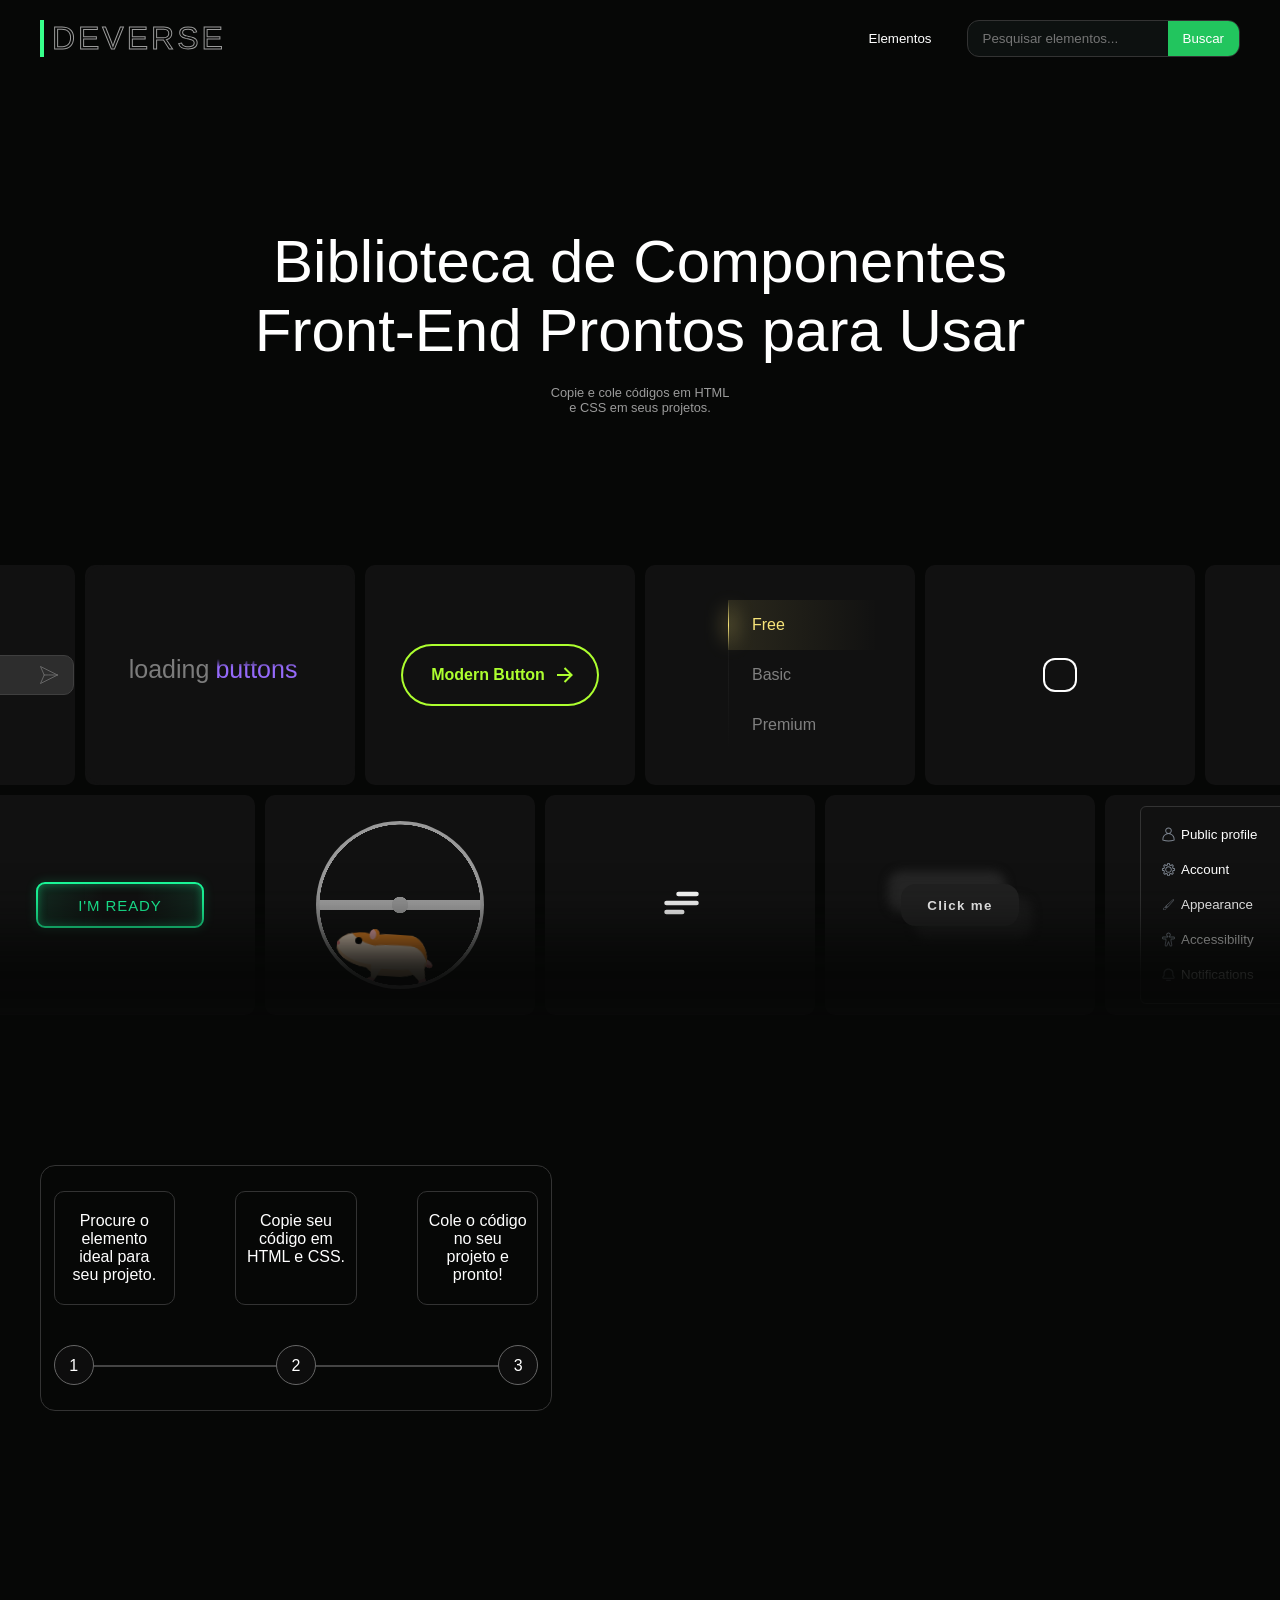
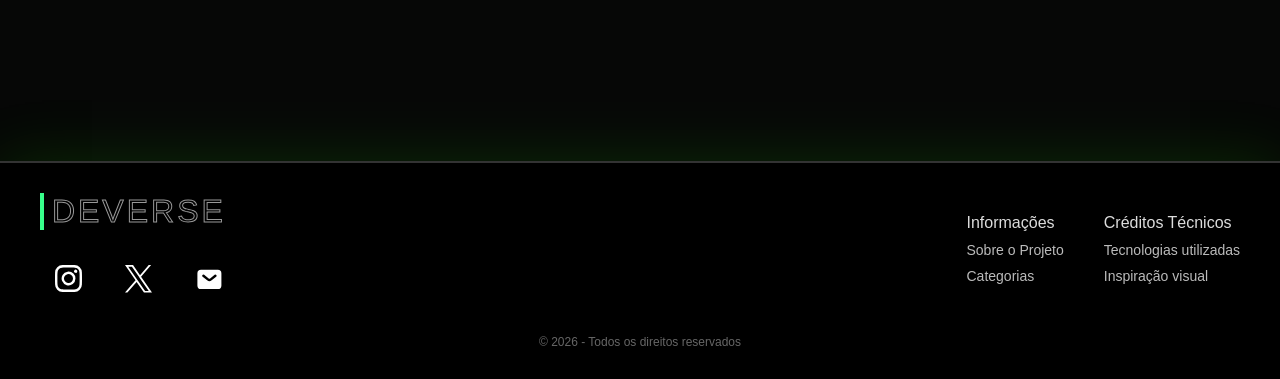
==== commit 139d00ce: "agora sim finalezando o projeto" ====
--- a/index.html
+++ b/index.html
@@ -246,9 +246,8 @@
           </article>
         </div>
       </section>
-      <div class="mid-pagina">
-
-        <section class="box-conteudo">
+
+        <section class="box-conteudo steps">
           <div class="steps-container">
             <div class="steps-cards">
               <div class="step-card">
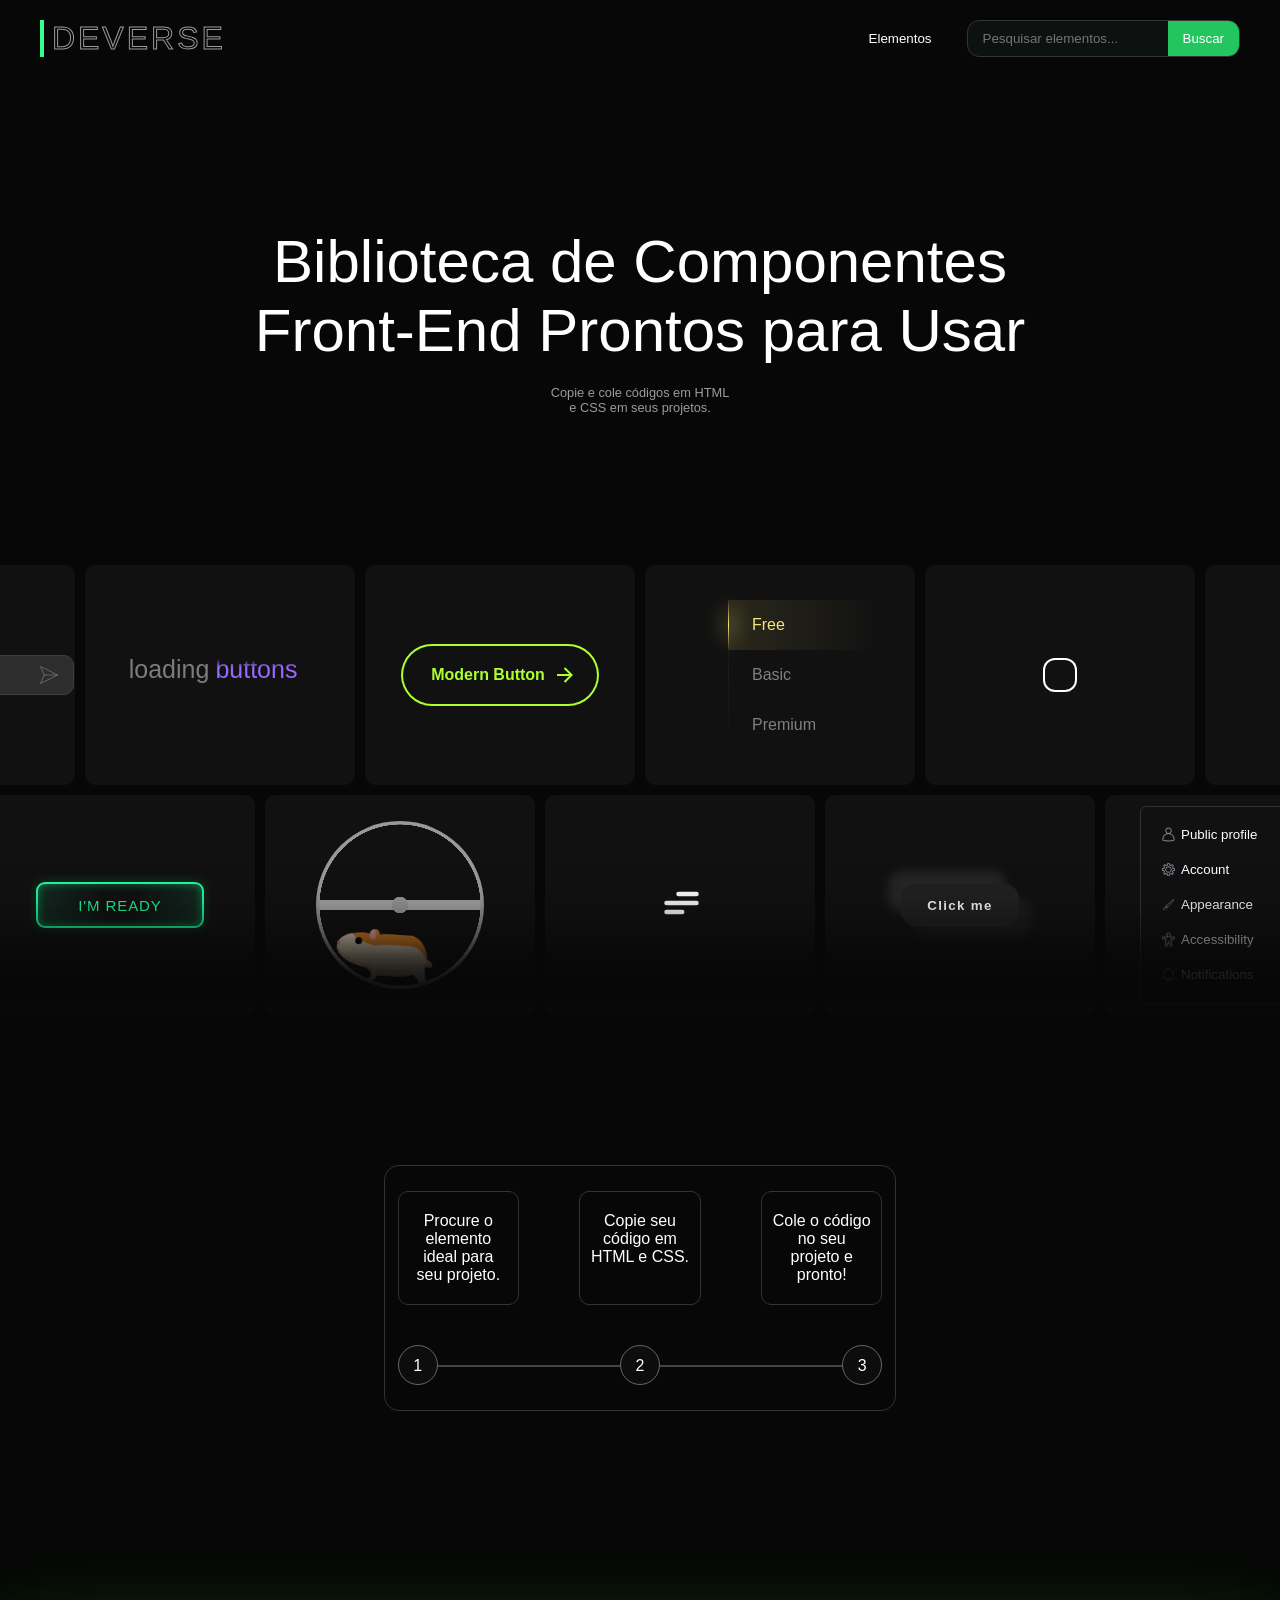
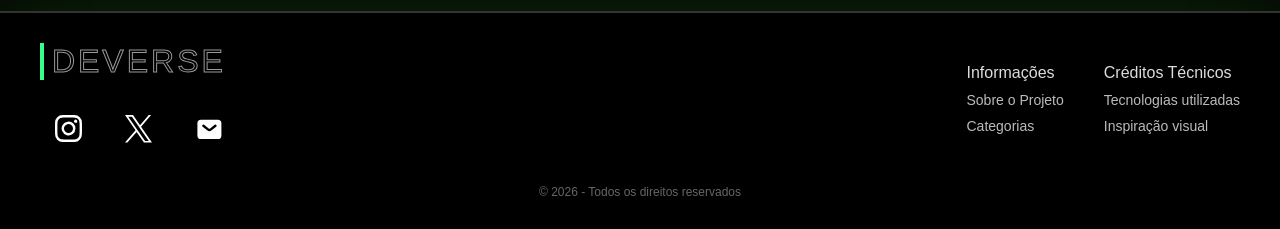
==== commit 796d35fc: "fecho" ====
--- a/index.html
+++ b/index.html
@@ -247,7 +247,7 @@
         </div>
       </section>
 
-        <section class="box-conteudo steps">
+        <section class="box-conteudo">
           <div class="steps-container">
             <div class="steps-cards">
               <div class="step-card">
